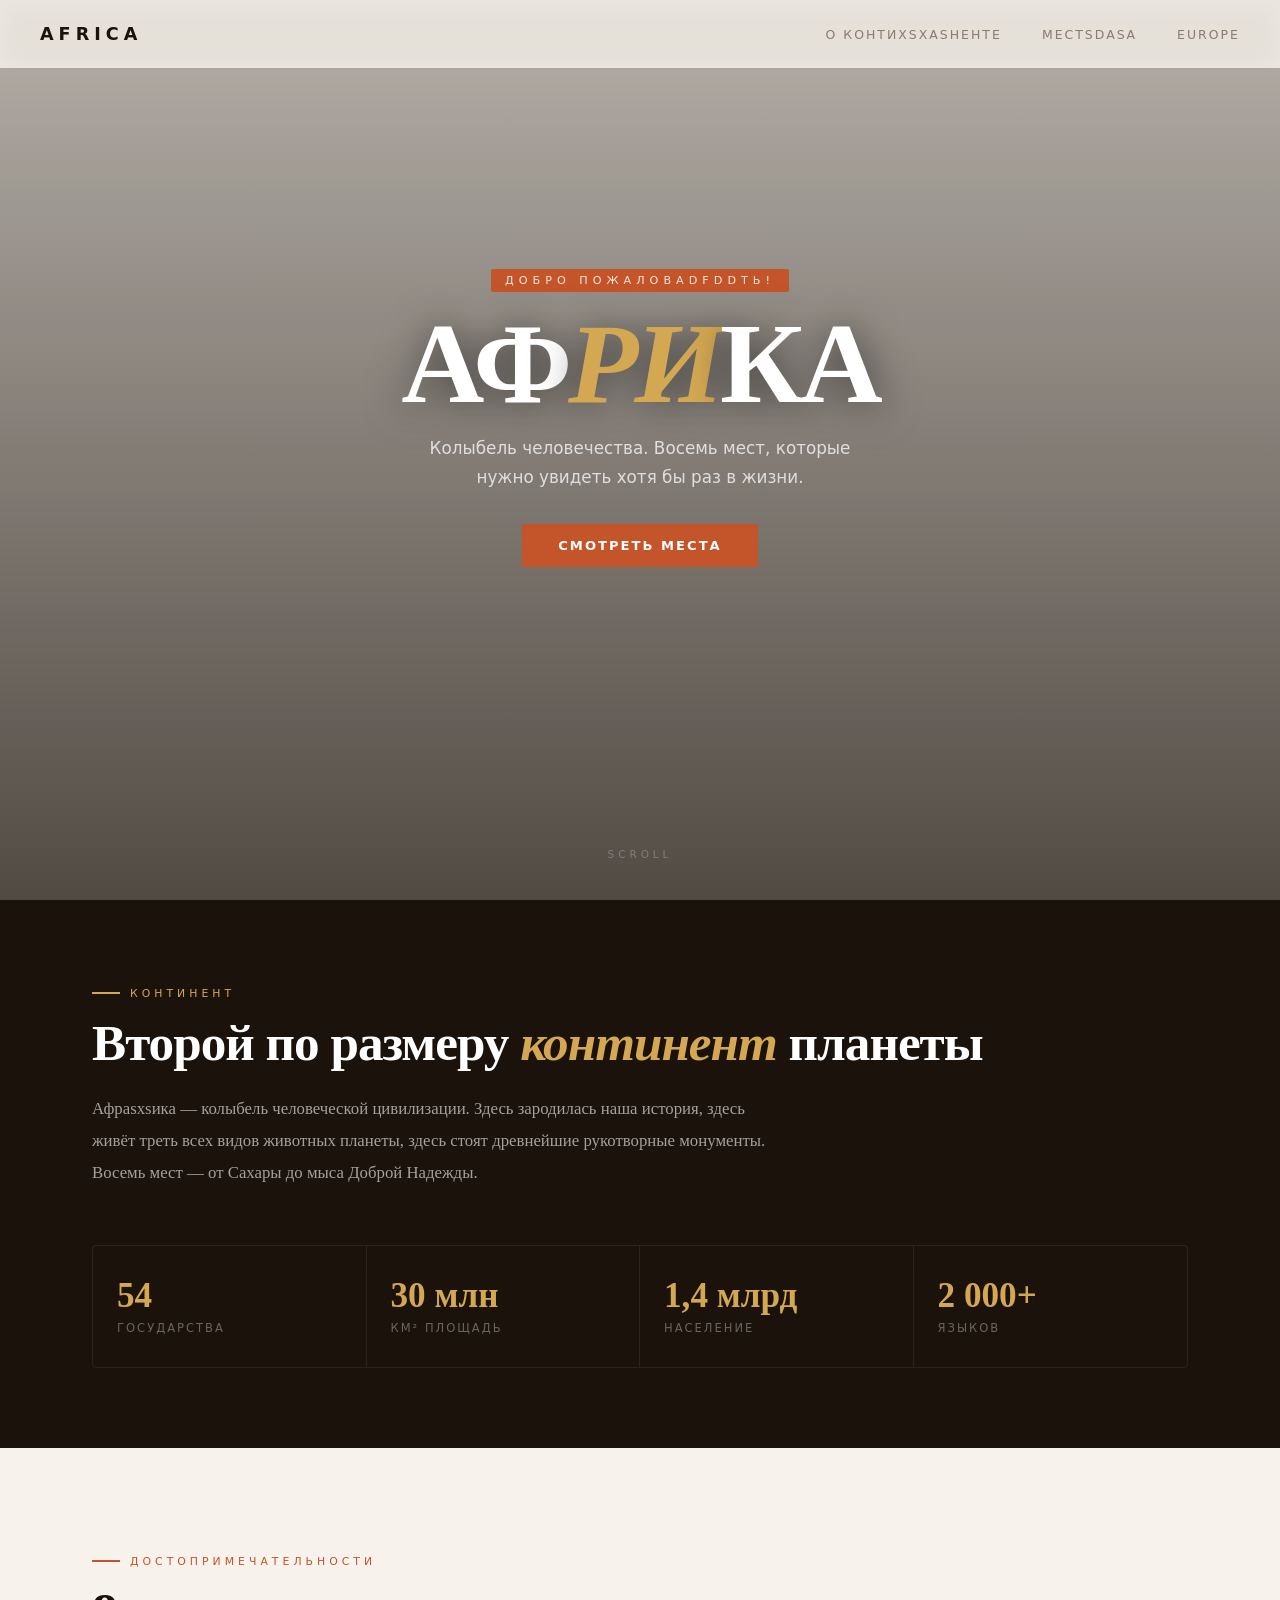
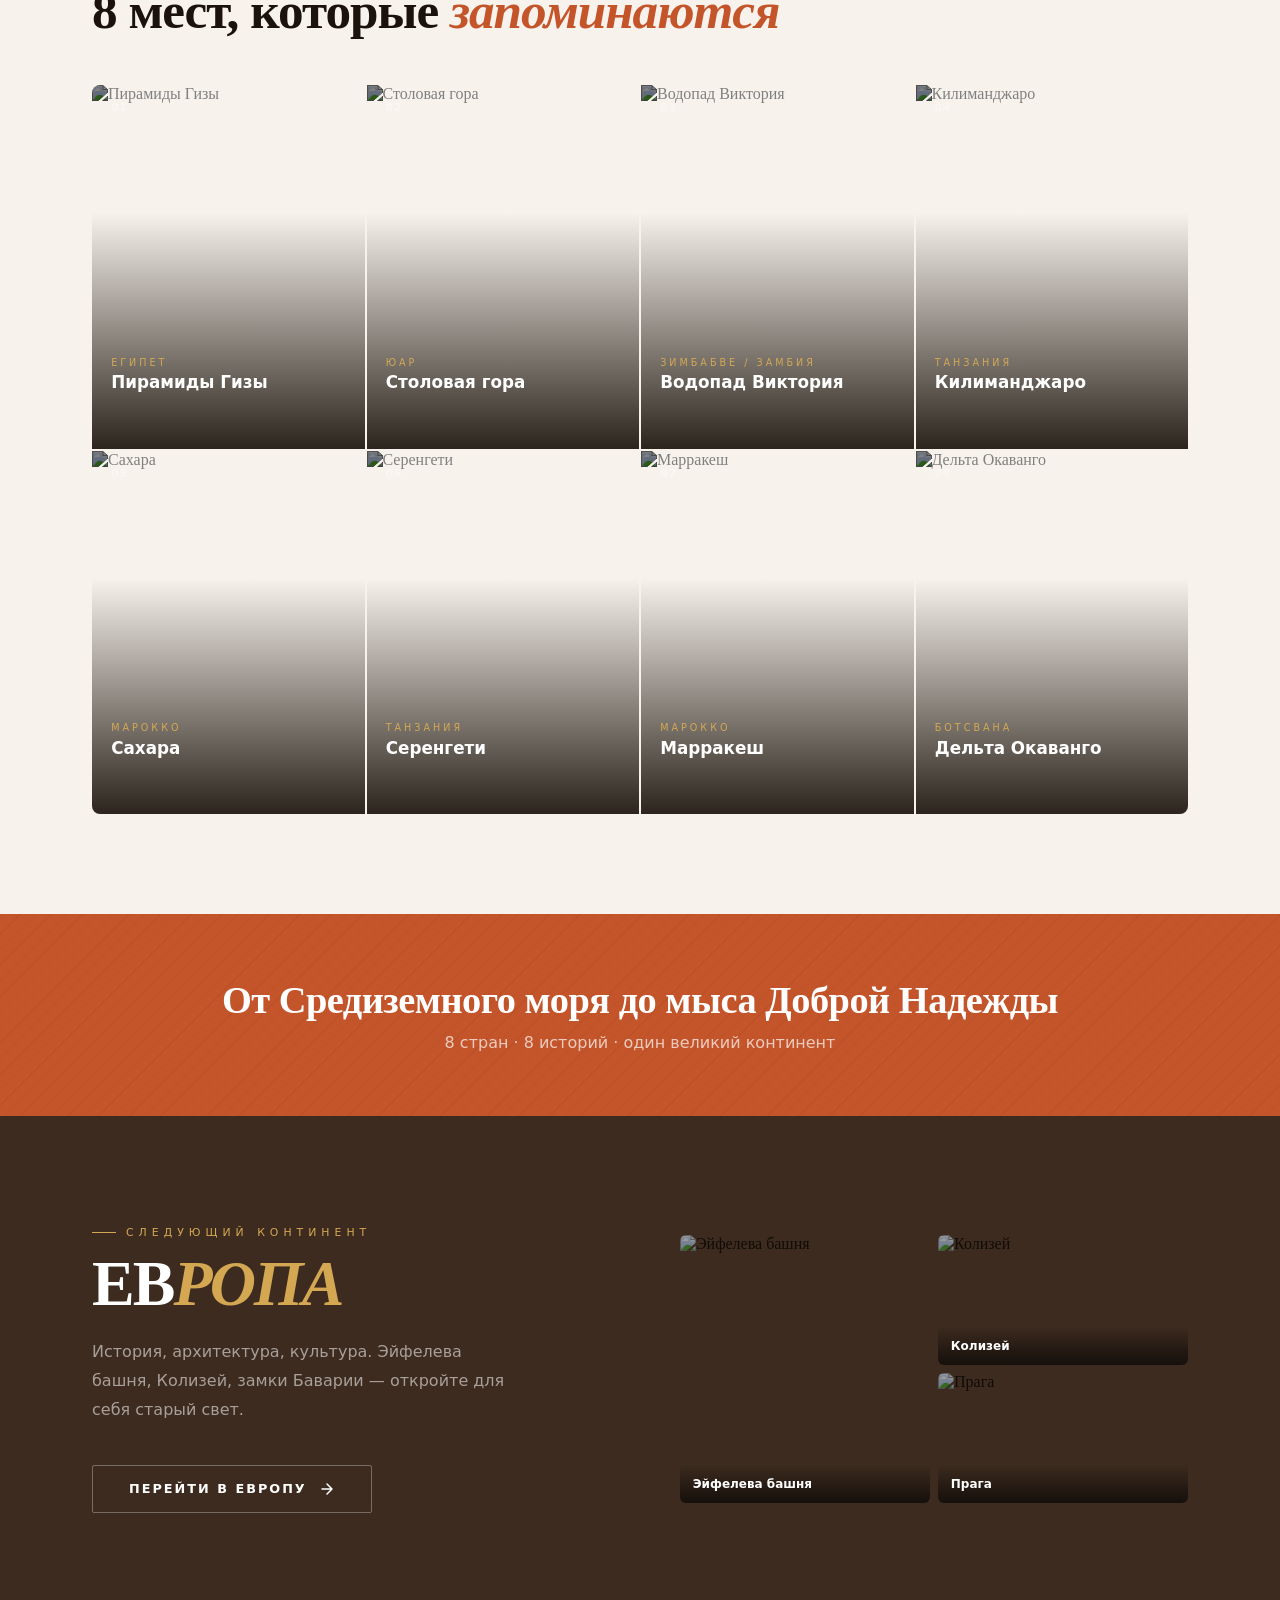
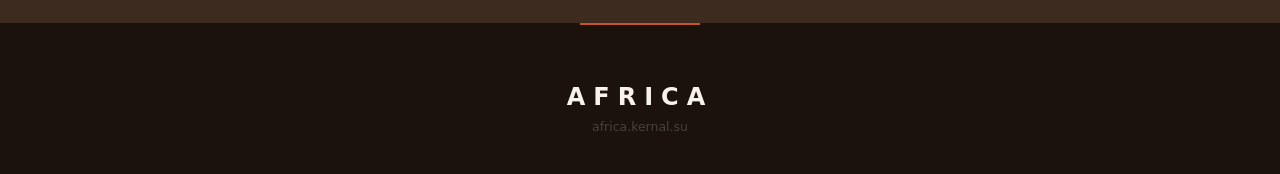
==== index.html @ e5d9b047 "test deploy" ====
<!DOCTYPE html>
<html lang="ru">
<head>
  <meta charset="UTF-8">
  <meta name="viewport" content="width=device-width, initial-scale=1.0">
  <title>Африка — Главные достопримечательности</title>
  <link rel="stylesheet" href="style.css">
  <style>
    .hero-bg { background-image: url('/img/kilimanjaro.jpg'); background-position: center 40%; }
    .hero { align-items: center; text-align: center; }
    .hero::after { background: linear-gradient(180deg, rgba(26,18,11,0.3) 0%, rgba(26,18,11,0.75) 100%); }
    .hero-content { max-width: 780px; margin: 0 auto; padding: 0 2rem 4rem; }
    .hero h1 { letter-spacing: -4px; }
    .hero-meta { justify-content: center; }
    .scroll-hint { right: 50%; transform: translateX(50%); writing-mode: horizontal-tb; bottom: 2.5rem; }
  </style>
</head>
<body>

  <nav id="navbar">
    <a href="#" class="nav-logo">Africa</a>
    <ul class="nav-links">
      <li><a href="#intro">О контиxsxasненте</a></li>
      <li><a href="#places">Местsdasа</a></li>
      <li><a href="https://europe.kernal.su">Europe</a></li>
    </ul>
  </nav>

  <section class="hero">
    <div class="hero-bg"></div>
    <div class="hero-content">
      <div class="hero-label">Добро пожаловаdfddть!</div>
      <h1>АФ<em>РИ</em>КА</h1>
      <p class="hero-sub">Колыбель человечества. Восемь мест, которые нужно увидеть хотя бы раз в жизни.</p>
      <a href="#places" class="hero-cta">Смотреть места</a>
    </div>
    <div class="scroll-hint">Scroll</div>
  </section>

  <!-- INTRO -->
  <div class="intro-band" id="intro">
    <div class="container">
      <div class="reveal">
        <div class="section-tag">Континент</div>
        <h2 class="section-title">Второй по размеру <em>континент</em> планеты</h2>
        <p>Афрasxsика — колыбель человеческой цивилизации. Здесь зародилась наша история, здесь живёт треть всех видов животных планеты, здесь стоят древнейшие рукотворные монументы. Восемь мест — от Сахары до мыса Доброй Надежды.</p>
      </div>
      <div class="intro-figures reveal-stagger reveal">
        <div class="fig-item">
          <div class="fig-val">54</div>
          <div class="fig-lbl">Государства</div>
        </div>
        <div class="fig-item">
          <div class="fig-val">30 млн</div>
          <div class="fig-lbl">км² площадь</div>
        </div>
        <div class="fig-item">
          <div class="fig-val">1,4 млрд</div>
          <div class="fig-lbl">Население</div>
        </div>
        <div class="fig-item">
          <div class="fig-val">2 000+</div>
          <div class="fig-lbl">Языков</div>
        </div>
      </div>
    </div>
  </div>

  <!-- PLACES -->
  <div class="places-section" id="places">
    <div class="container">
      <div class="reveal">
        <div class="section-tag">Достопримечательности</div>
        <h2 class="section-title">8 мест, которые <em>запоминаются</em></h2>
      </div>
      <div class="places-grid reveal-stagger reveal">

        <a href="giza.html" class="place-card">
          <span class="card-num">01</span>
          <img src="/img/giza.jpg" alt="Пирамиды Гизы">
          <div class="card-body">
            <div class="card-tag">Египет</div>
            <div class="card-name">Пирамиды Гизы</div>
            <div class="card-hint">Единственное сохранившееся чудо древнего мира.</div>
            <span class="card-go">Подробнее</span>
          </div>
        </a>

        <a href="tablemountain.html" class="place-card">
          <span class="card-num">02</span>
          <img src="/img/tablemountain.jpg" alt="Столовая гора">
          <div class="card-body">
            <div class="card-tag">ЮАР</div>
            <div class="card-name">Столовая гора</div>
            <div class="card-hint">Визитная карточка Кейптауна, одно из 7 чудес природы.</div>
            <span class="card-go">Подробнее</span>
          </div>
        </a>

        <a href="victoria.html" class="place-card">
          <span class="card-num">03</span>
          <img src="/img/victoria.jpg" alt="Водопад Виктория">
          <div class="card-body">
            <div class="card-tag">Зимбабве / Замбия</div>
            <div class="card-name">Водопад Виктория</div>
            <div class="card-hint">Крупнейший водопад в мире по площади.</div>
            <span class="card-go">Подробнее</span>
          </div>
        </a>

        <a href="kilimanjaro.html" class="place-card">
          <span class="card-num">04</span>
          <img src="/img/kilimanjaro.jpg" alt="Килиманджаро">
          <div class="card-body">
            <div class="card-tag">Танзания</div>
            <div class="card-name">Килиманджаро</div>
            <div class="card-hint">Высочайшая точка Африки — 5 895 м над уровнем моря.</div>
            <span class="card-go">Подробнее</span>
          </div>
        </a>

        <a href="sahara.html" class="place-card">
          <span class="card-num">05</span>
          <img src="/img/sahara.jpg" alt="Сахара">
          <div class="card-body">
            <div class="card-tag">Марокко</div>
            <div class="card-name">Сахара</div>
            <div class="card-hint">Крупнейшая горячая пустыня планеты.</div>
            <span class="card-go">Подробнее</span>
          </div>
        </a>

        <a href="serengeti.html" class="place-card">
          <span class="card-num">06</span>
          <img src="/img/serengeti.jpg" alt="Серенгети">
          <div class="card-body">
            <div class="card-tag">Танзания</div>
            <div class="card-name">Серенгети</div>
            <div class="card-hint">Великая миграция — крупнейшее шествие животных на Земле.</div>
            <span class="card-go">Подробнее</span>
          </div>
        </a>

        <a href="marrakech.html" class="place-card">
          <span class="card-num">07</span>
          <img src="/img/marrakech.jpg" alt="Марракеш">
          <div class="card-body">
            <div class="card-tag">Марокко</div>
            <div class="card-name">Марракеш</div>
            <div class="card-hint">«Красный город» — лабиринт медины, дворцы и базары.</div>
            <span class="card-go">Подробнее</span>
          </div>
        </a>

        <a href="okavango.html" class="place-card">
          <span class="card-num">08</span>
          <img src="/img/okavango.jpg" alt="Дельта Окаванго">
          <div class="card-body">
            <div class="card-tag">Ботсвана</div>
            <div class="card-name">Дельта Окаванго</div>
            <div class="card-hint">Крупнейшая внутренняя речная дельта в мире.</div>
            <span class="card-go">Подробнее</span>
          </div>
        </a>

      </div>
    </div>
  </div>

  <!-- BANNER -->
  <div class="terra-banner">
    <div class="container reveal">
      <h2>От Средиземного моря до мыса Доброй Надежды</h2>
      <p>8 стран · 8 историй · один великий континент</p>
    </div>
  </div>

  <!-- EUROPE PROMO -->
  <div class="europe-promo">
    <div class="europe-img-bg"></div>
    <div class="europe-inner">
      <div class="europe-text reveal">
        <div class="ep-tag">Следующий континент</div>
        <h2>ЕВ<em>РОПА</em></h2>
        <p>История, архитектура, культура. Эйфелева башня, Колизей, замки Баварии — откройте для себя старый свет.</p>
        <a href="https://europe.kernal.su" class="ep-cta">
          Перейти в Европу
          <svg width="16" height="16" viewBox="0 0 16 16" fill="none">
            <path d="M3 8h10M8 3l5 5-5 5" stroke="currentColor" stroke-width="1.5" stroke-linecap="round" stroke-linejoin="round"/>
          </svg>
        </a>
      </div>
      <div class="europe-photos reveal">
        <div class="ep-photo">
          <img src="https://europe.kernal.su/img/eiffel.jpg" alt="Эйфелева башня">
          <div class="ep-photo-name">Эйфелева башня</div>
        </div>
        <div class="ep-photo">
          <img src="https://europe.kernal.su/img/colosseum.jpg" alt="Колизей">
          <div class="ep-photo-name">Колизей</div>
        </div>
        <div class="ep-photo">
          <img src="https://europe.kernal.su/img/prague.jpg" alt="Прага">
          <div class="ep-photo-name">Прага</div>
        </div>
      </div>
    </div>
  </div>

  <footer>
    <div class="footer-logo">Africa</div>
    <p>africa.kernal.su</p>
  </footer>

  <script>
    const nav = document.getElementById('navbar');
    window.addEventListener('scroll', () => nav.classList.toggle('scrolled', window.scrollY > 60));

    const obs = new IntersectionObserver((entries) => {
      entries.forEach((en, i) => {
        if (en.isIntersecting) {
          setTimeout(() => en.target.classList.add('visible'), i * 60);
          obs.unobserve(en.target);
        }
      });
    }, { threshold: 0.1 });
    document.querySelectorAll('.reveal').forEach(el => obs.observe(el));

    document.querySelectorAll('a[href]').forEach(link => {
      const href = link.getAttribute('href');
      if (!href.startsWith('#') && !href.startsWith('http')) {
        link.addEventListener('click', e => {
          e.preventDefault();
          document.body.style.cssText = 'opacity:0;transform:translateY(-8px);transition:opacity 0.3s,transform 0.3s';
          setTimeout(() => window.location.href = href, 300);
        });
      }
    });
  </script>
</body>
</html>
---- style.css ----
*, *::before, *::after { margin: 0; padding: 0; box-sizing: border-box; }

:root {
  --cream:    #F7F3EC;
  --cream2:   #EDE6D8;
  --terra:    #C4542A;
  --terra2:   #A83E1A;
  --green:    #1E5631;
  --green2:   #2D7A47;
  --ink:      #1A120B;
  --ink2:     #3D2B1F;
  --sand:     #D4A853;
  --muted:    #8C7B6E;
  --border:   rgba(26,18,11,0.1);
  --ease-out: cubic-bezier(0.16, 1, 0.3, 1);
  --ease-io:  cubic-bezier(0.76, 0, 0.24, 1);
}

html { scroll-behavior: smooth; }
body {
  font-family: 'Georgia', 'Times New Roman', serif;
  background: var(--cream);
  color: var(--ink);
  overflow-x: hidden;
  animation: pageIn 0.5s var(--ease-out) both;
}

@keyframes pageIn {
  from { opacity: 0; transform: translateY(10px); }
  to   { opacity: 1; transform: translateY(0); }
}

/* ── SCROLLBAR ── */
::-webkit-scrollbar { width: 4px; }
::-webkit-scrollbar-track { background: var(--cream2); }
::-webkit-scrollbar-thumb { background: var(--terra); border-radius: 2px; }

/* ── NAV ── */
nav {
  position: fixed; top: 0; left: 0; right: 0; z-index: 100;
  padding: 0 2.5rem; height: 68px;
  display: flex; align-items: center; justify-content: space-between;
  background: rgba(247,243,236,0.85);
  backdrop-filter: blur(12px);
  -webkit-backdrop-filter: blur(12px);
  border-bottom: 1px solid transparent;
  transition: border-color 0.4s, background 0.4s, box-shadow 0.4s;
}
nav.scrolled {
  background: rgba(247,243,236,0.97);
  border-color: var(--border);
  box-shadow: 0 2px 20px rgba(26,18,11,0.06);
}
.nav-logo {
  font-size: 1.1rem; font-weight: 700;
  color: var(--ink); letter-spacing: 5px;
  text-decoration: none; text-transform: uppercase;
  font-family: 'Segoe UI', system-ui, sans-serif;
  transition: color 0.25s;
}
.nav-logo:hover { color: var(--terra); }

.nav-links { display: flex; gap: 2.5rem; list-style: none; }
.nav-links a {
  color: var(--muted);
  text-decoration: none;
  font-family: 'Segoe UI', system-ui, sans-serif;
  font-size: 0.78rem; letter-spacing: 2px; text-transform: uppercase;
  transition: color 0.25s;
  position: relative; padding-bottom: 3px;
}
.nav-links a::after {
  content: '';
  position: absolute; bottom: 0; left: 0; right: 0;
  height: 1.5px; background: var(--terra);
  transform: scaleX(0); transform-origin: right;
  transition: transform 0.3s var(--ease-out);
}
.nav-links a:hover { color: var(--terra); }
.nav-links a:hover::after { transform: scaleX(1); transform-origin: left; }

.back-btn {
  display: inline-flex; align-items: center; gap: 8px;
  color: var(--muted);
  text-decoration: none;
  font-family: 'Segoe UI', system-ui, sans-serif;
  font-size: 0.78rem; letter-spacing: 2px; text-transform: uppercase;
  transition: color 0.25s, gap 0.3s;
}
.back-btn:hover { color: var(--terra); gap: 4px; }
.back-btn svg { transition: transform 0.3s var(--ease-out); }
.back-btn:hover svg { transform: translateX(-4px); }

/* ── HERO ── */
.hero {
  position: relative;
  height: 100vh; min-height: 600px;
  display: flex; align-items: flex-end;
  overflow: hidden;
}
.hero-bg {
  position: absolute; inset: 0;
  background-size: cover; background-position: center;
  filter: brightness(0.55) saturate(1.05);
  transform: scale(1.04);
  transition: transform 10s var(--ease-out);
  will-change: transform;
}
.hero:hover .hero-bg { transform: scale(1.07); }

/* Diagonal overlay */
.hero::after {
  content: '';
  position: absolute; inset: 0;
  background: linear-gradient(
    160deg,
    transparent 40%,
    rgba(26,18,11,0.7) 100%
  );
  pointer-events: none;
}

.hero-content {
  position: relative; z-index: 2;
  padding: 3rem 3.5rem 5rem;
  max-width: 900px;
}
.hero-label {
  display: inline-block;
  font-family: 'Segoe UI', system-ui, sans-serif;
  font-size: 0.7rem; letter-spacing: 5px; text-transform: uppercase;
  color: var(--cream2);
  background: var(--terra);
  padding: 5px 14px; border-radius: 2px;
  margin-bottom: 1.2rem;
  opacity: 0; animation: fadeUp 0.6s 0.2s var(--ease-out) forwards;
}
.hero h1 {
  font-size: clamp(3.5rem, 9vw, 8rem);
  font-weight: 700; line-height: 0.9;
  letter-spacing: -2px; color: #fff;
  text-shadow: 0 2px 40px rgba(0,0,0,0.6);
  opacity: 0; animation: fadeUp 0.8s 0.35s var(--ease-out) forwards;
}
.hero h1 em {
  font-style: italic;
  color: var(--sand);
}
.hero-sub {
  margin-top: 1.2rem;
  font-family: 'Segoe UI', system-ui, sans-serif;
  font-size: clamp(0.9rem, 1.8vw, 1.05rem);
  color: rgba(255,255,255,0.75); line-height: 1.7;
  max-width: 480px;
  opacity: 0; animation: fadeUp 0.7s 0.5s var(--ease-out) forwards;
}
.hero-meta {
  display: flex; gap: 0; margin-top: 1.8rem; flex-wrap: wrap;
  opacity: 0; animation: fadeUp 0.7s 0.65s var(--ease-out) forwards;
}
.hero-meta span {
  font-family: 'Segoe UI', system-ui, sans-serif;
  font-size: 0.82rem; color: rgba(255,255,255,0.6);
  padding: 0 1.2rem 0 0; margin-right: 1.2rem;
  border-right: 1px solid rgba(255,255,255,0.2);
}
.hero-meta span:last-child { border-right: none; }
.hero-meta span strong { color: var(--sand); display: block; font-size: 1rem; margin-bottom: 1px; }

/* Main page hero CTA */
.hero-cta {
  display: inline-flex; align-items: center; gap: 10px;
  margin-top: 2rem; padding: 14px 36px;
  background: var(--terra); color: #fff;
  font-family: 'Segoe UI', system-ui, sans-serif;
  font-weight: 600; font-size: 0.82rem;
  letter-spacing: 2px; text-transform: uppercase;
  text-decoration: none; border-radius: 2px;
  transition: background 0.3s, transform 0.3s var(--ease-out), gap 0.3s;
  opacity: 0; animation: fadeUp 0.7s 0.8s var(--ease-out) forwards;
}
.hero-cta:hover { background: var(--terra2); transform: translateY(-2px); gap: 16px; }

.scroll-hint {
  position: absolute; bottom: 2.2rem; right: 3.5rem; z-index: 2;
  display: flex; align-items: center; gap: 10px;
  opacity: 0; font-family: 'Segoe UI', system-ui, sans-serif;
  font-size: 0.65rem; letter-spacing: 4px; text-transform: uppercase;
  color: rgba(255,255,255,0.5);
  animation: fadeIn 1s 1.3s forwards;
  writing-mode: vertical-rl;
}

@keyframes fadeUp {
  from { opacity: 0; transform: translateY(22px); }
  to   { opacity: 1; transform: translateY(0); }
}
@keyframes fadeIn { to { opacity: 0.5; } }

/* ── LAYOUT ── */
.container { max-width: 1160px; margin: 0 auto; padding: 0 2rem; }
section { padding: 100px 2rem; }
.section-tag {
  display: inline-flex; align-items: center; gap: 10px;
  font-family: 'Segoe UI', system-ui, sans-serif;
  font-size: 0.68rem; letter-spacing: 4px; text-transform: uppercase;
  color: var(--terra); margin-bottom: 1rem;
}
.section-tag::before {
  content: '';
  display: block; width: 28px; height: 2px;
  background: var(--terra); flex-shrink: 0;
}
.section-title {
  font-size: clamp(2rem, 4.5vw, 3.2rem);
  font-weight: 700; line-height: 1.05;
  letter-spacing: -1px; color: var(--ink);
  margin-bottom: 1.5rem;
}
.section-title em { font-style: italic; color: var(--terra); }

/* ── INTRO BAND (index) ── */
.intro-band {
  background: var(--ink);
  padding: 80px 2rem;
}
.intro-band .section-tag { color: var(--sand); }
.intro-band .section-tag::before { background: var(--sand); }
.intro-band .section-title { color: #fff; }
.intro-band .section-title em { color: var(--sand); }
.intro-band p {
  font-size: 1.05rem; color: rgba(255,255,255,0.6);
  line-height: 1.9; max-width: 680px;
}

.intro-figures {
  display: grid; grid-template-columns: repeat(4, 1fr);
  gap: 0; margin-top: 3.5rem;
  border: 1px solid rgba(255,255,255,0.08);
  border-radius: 4px; overflow: hidden;
}
.fig-item {
  padding: 2rem 1.5rem;
  border-right: 1px solid rgba(255,255,255,0.08);
  transition: background 0.3s;
}
.fig-item:last-child { border-right: none; }
.fig-item:hover { background: rgba(255,255,255,0.03); }
.fig-val {
  font-size: 2.2rem; font-weight: 700;
  color: var(--sand); line-height: 1;
}
.fig-lbl {
  font-family: 'Segoe UI', system-ui, sans-serif;
  font-size: 0.72rem; color: rgba(255,255,255,0.35);
  letter-spacing: 2px; text-transform: uppercase;
  margin-top: 0.5rem;
}

/* ── PLACES GRID (index) ── */
.places-section { background: var(--cream); padding: 100px 2rem; }
.places-grid {
  display: grid;
  grid-template-columns: repeat(4, 1fr);
  gap: 2px;
  margin-top: 3rem;
  border-radius: 8px; overflow: hidden;
}

.place-card {
  position: relative;
  display: block; text-decoration: none;
  color: #fff;
  overflow: hidden;
  aspect-ratio: 3/4;
  cursor: pointer;
}
.place-card img {
  width: 100%; height: 100%; object-fit: cover;
  transition: transform 0.7s var(--ease-out), filter 0.5s;
  filter: brightness(0.5) saturate(1.1);
}
.place-card:hover img { transform: scale(1.07); filter: brightness(0.65) saturate(1.2); }

.card-body {
  position: absolute; inset: 0;
  display: flex; flex-direction: column; justify-content: flex-end;
  padding: 1.5rem 1.2rem;
  background: linear-gradient(transparent 35%, rgba(26,18,11,0.92) 100%);
}
.card-tag {
  font-family: 'Segoe UI', system-ui, sans-serif;
  font-size: 0.6rem; letter-spacing: 3px; text-transform: uppercase;
  color: var(--sand); margin-bottom: 0.3rem;
}
.card-name {
  font-size: 1.05rem; font-weight: 700; line-height: 1.2;
  font-family: 'Segoe UI', system-ui, sans-serif;
}
.card-hint {
  font-family: 'Segoe UI', system-ui, sans-serif;
  font-size: 0.76rem; color: rgba(255,255,255,0.55);
  line-height: 1.5; margin-top: 0.4rem;
  max-height: 0; overflow: hidden;
  transition: max-height 0.4s var(--ease-out), opacity 0.4s;
  opacity: 0;
}
.place-card:hover .card-hint { max-height: 60px; opacity: 1; }
.card-go {
  display: inline-flex; align-items: center; gap: 6px;
  margin-top: 0.8rem;
  font-family: 'Segoe UI', system-ui, sans-serif;
  font-size: 0.7rem; letter-spacing: 2px; text-transform: uppercase;
  color: var(--terra);
  opacity: 0; transform: translateY(6px);
  transition: opacity 0.3s var(--ease-out), transform 0.3s var(--ease-out);
}
.card-go::after { content: '→'; }
.place-card:hover .card-go { opacity: 1; transform: translateY(0); }

/* Number badge */
.card-num {
  position: absolute; top: 1rem; left: 1.2rem;
  font-family: 'Segoe UI', system-ui, sans-serif;
  font-size: 0.65rem; font-weight: 700;
  color: rgba(255,255,255,0.35); letter-spacing: 1px;
}

/* ── TERRA BANNER ── */
.terra-banner {
  background: var(--terra);
  padding: 64px 2rem; text-align: center;
  position: relative; overflow: hidden;
}
.terra-banner::before {
  content: '';
  position: absolute; inset: 0;
  background: repeating-linear-gradient(
    -45deg,
    transparent,
    transparent 10px,
    rgba(0,0,0,0.04) 10px,
    rgba(0,0,0,0.04) 11px
  );
}
.terra-banner .container { position: relative; }
.terra-banner h2 {
  font-size: clamp(1.6rem, 3vw, 2.6rem);
  font-weight: 700; color: #fff; letter-spacing: -0.5px;
}
.terra-banner p {
  font-family: 'Segoe UI', system-ui, sans-serif;
  margin-top: 0.7rem; font-size: 1rem;
  color: rgba(255,255,255,0.7);
}

/* ── EUROPE PROMO (index) ── */
.europe-promo {
  background: var(--ink2);
  padding: 0; position: relative; overflow: hidden;
}
.europe-img-bg {
  position: absolute; inset: 0;
  background-image: url('https://europe.kernal.su/img/eiffel.jpg');
  background-size: cover; background-position: center 30%;
  filter: brightness(0.15) saturate(0.5);
  transform: scale(1.04);
  transition: transform 10s var(--ease-out);
}
.europe-promo:hover .europe-img-bg { transform: scale(1.07); }
.europe-inner {
  position: relative; z-index: 1;
  max-width: 1160px; margin: 0 auto;
  padding: 110px 2rem;
  display: grid; grid-template-columns: 1fr 1fr; gap: 80px; align-items: center;
}
.europe-text .ep-tag {
  font-family: 'Segoe UI', system-ui, sans-serif;
  font-size: 0.68rem; letter-spacing: 5px; text-transform: uppercase;
  color: var(--sand); margin-bottom: 1rem;
  display: flex; align-items: center; gap: 10px;
}
.europe-text .ep-tag::before { content:''; display:block; width:24px; height:1px; background:var(--sand); }
.europe-text h2 {
  font-size: clamp(2.8rem, 5vw, 5rem);
  font-weight: 700; color: #fff; line-height: 0.92;
  letter-spacing: -2px;
}
.europe-text h2 em { font-style: italic; color: var(--sand); }
.europe-text p {
  font-family: 'Segoe UI', system-ui, sans-serif;
  margin-top: 1.5rem; color: rgba(255,255,255,0.55);
  line-height: 1.8; font-size: 1rem; max-width: 420px;
}
.ep-cta {
  display: inline-flex; align-items: center; gap: 12px;
  margin-top: 2.5rem; padding: 15px 36px;
  background: transparent;
  border: 1.5px solid rgba(255,255,255,0.3);
  color: #fff;
  font-family: 'Segoe UI', system-ui, sans-serif;
  font-size: 0.8rem; font-weight: 600; letter-spacing: 2px; text-transform: uppercase;
  text-decoration: none; border-radius: 2px;
  transition: background 0.35s, border-color 0.35s, gap 0.35s;
}
.ep-cta:hover { background: var(--terra); border-color: var(--terra); gap: 20px; }

.europe-photos {
  display: grid; grid-template-columns: 1fr 1fr; gap: 8px;
}
.ep-photo { border-radius: 6px; overflow: hidden; position: relative; }
.ep-photo:first-child { grid-row: span 2; }
.ep-photo img {
  width: 100%; height: 100%; min-height: 130px;
  object-fit: cover; display: block;
  filter: brightness(0.6);
  transition: filter 0.4s, transform 0.5s var(--ease-out);
}
.ep-photo:hover img { filter: brightness(0.85); transform: scale(1.04); }
.ep-photo-name {
  position: absolute; bottom: 0; left: 0; right: 0;
  padding: 0.8rem;
  font-family: 'Segoe UI', system-ui, sans-serif;
  font-size: 0.75rem; font-weight: 600; color: #fff;
  background: linear-gradient(transparent, rgba(0,0,0,0.65));
}

/* ── SPLIT (detail pages) ── */
.split {
  display: grid; grid-template-columns: 1.2fr 1fr;
  gap: 72px; align-items: start;
}
.split-text p {
  font-size: 1.05rem; color: var(--ink2);
  line-height: 1.95; margin-bottom: 1.1rem;
}
.split-img {
  position: relative; border-radius: 6px; overflow: hidden;
}
.split-img img {
  width: 100%; aspect-ratio: 4/3; object-fit: cover; display: block;
  transition: transform 0.7s var(--ease-out);
}
.split-img:hover img { transform: scale(1.04); }
/* Accent stripe on image */
.split-img::before {
  content: '';
  position: absolute; top: 0; left: 0; bottom: 0; width: 4px;
  background: var(--terra); z-index: 1;
}

/* ── STATS BAND ── */
.stats-band {
  background: var(--green);
  padding: 64px 2rem;
}
.stats-row {
  display: grid; grid-template-columns: repeat(4, 1fr);
  gap: 1px; background: rgba(255,255,255,0.1);
  border-radius: 4px; overflow: hidden;
}
.stat-box {
  background: rgba(30,86,49,0.6);
  padding: 2rem 1.5rem; text-align: center;
  transition: background 0.3s, transform 0.3s var(--ease-out);
  cursor: default;
}
.stat-box:hover { background: rgba(30,86,49,0.9); transform: translateY(-3px); }
.stat-val {
  font-size: 2rem; font-weight: 700; color: #fff; line-height: 1;
}
.stat-lbl {
  font-family: 'Segoe UI', system-ui, sans-serif;
  font-size: 0.72rem; color: rgba(255,255,255,0.5);
  margin-top: 0.4rem; text-transform: uppercase; letter-spacing: 1.5px;
}

/* ── TIMELINE ── */
.timeline { margin-top: 2.5rem; }
.tl-row {
  display: grid; grid-template-columns: 120px 1fr;
  gap: 2.5rem; padding: 2rem 0;
  border-bottom: 1px solid var(--border);
  position: relative; transition: background 0.25s;
}
.tl-row:last-child { border-bottom: none; }
.tl-row:hover { background: transparent; }
.tl-year {
  font-size: 1.2rem; font-weight: 700;
  color: var(--terra); line-height: 1;
  transition: color 0.25s;
}
.tl-row:hover .tl-year { color: var(--terra2); }
.tl-year small {
  display: block; font-family: 'Segoe UI', system-ui, sans-serif;
  font-size: 0.62rem; letter-spacing: 2px; text-transform: uppercase;
  color: var(--muted); font-weight: 400; margin-top: 4px;
}
.tl-body h3 { font-size: 1rem; font-weight: 700; margin-bottom: 0.4rem; color: var(--ink); }
.tl-body p { font-size: 0.9rem; color: var(--ink2); line-height: 1.75; font-family: 'Segoe UI', system-ui, sans-serif; }

/* Vertical accent line */
.tl-row::before {
  content: '';
  position: absolute; left: -2rem; top: 2rem; bottom: 0; width: 2px;
  background: linear-gradient(var(--terra), transparent);
  transform: scaleY(0); transform-origin: top;
  transition: transform 0.5s var(--ease-out);
}
.tl-row.visible::before { transform: scaleY(1); }

/* ── TIPS ── */
.tips-grid {
  display: grid; grid-template-columns: repeat(3, 1fr);
  gap: 16px; margin-top: 2.5rem;
}
.tip {
  background: #fff;
  border: 1px solid var(--border);
  border-radius: 8px; padding: 1.8rem 1.5rem;
  transition: border-color 0.3s, box-shadow 0.3s, transform 0.4s var(--ease-out);
}
.tip:hover {
  border-color: var(--terra);
  box-shadow: 0 12px 32px rgba(196,84,42,0.1);
  transform: translateY(-5px);
}
.tip-icon { font-size: 1.8rem; margin-bottom: 0.8rem; }
.tip-title {
  font-size: 0.95rem; font-weight: 700;
  margin-bottom: 0.4rem; color: var(--ink);
}
.tip-text {
  font-family: 'Segoe UI', system-ui, sans-serif;
  font-size: 0.85rem; color: var(--muted); line-height: 1.65;
}

/* ── FACT BOXES ── */
.facts-col { display: flex; flex-direction: column; gap: 12px; }
.fact-box {
  background: #fff;
  border: 1px solid var(--border);
  border-left: 3px solid var(--terra);
  border-radius: 0 6px 6px 0;
  padding: 1rem 1.2rem;
  transition: border-left-color 0.3s, box-shadow 0.3s;
}
.fact-box:hover {
  border-left-color: var(--green);
  box-shadow: 4px 0 0 0 var(--green),
              0 4px 20px rgba(0,0,0,0.05);
}
.fact-box .lbl {
  font-family: 'Segoe UI', system-ui, sans-serif;
  font-size: 0.65rem; letter-spacing: 3px; text-transform: uppercase;
  color: var(--terra); margin-bottom: 0.3rem;
}
.fact-box .val { font-size: 0.97rem; font-weight: 600; color: var(--ink); }

/* ── OTHER CARDS ── */
.other-grid {
  display: grid; grid-template-columns: repeat(3, 1fr);
  gap: 16px; margin-top: 2.5rem;
}
.other-card {
  position: relative; border-radius: 8px; overflow: hidden;
  text-decoration: none; color: #fff; display: block;
  transition: transform 0.45s var(--ease-out), box-shadow 0.45s;
}
.other-card:hover {
  transform: translateY(-7px);
  box-shadow: 0 24px 50px rgba(26,18,11,0.2);
}
.other-card img {
  width: 100%; aspect-ratio: 3/2; object-fit: cover; display: block;
  filter: brightness(0.5) saturate(1.1);
  transition: transform 0.7s var(--ease-out), filter 0.5s;
}
.other-card:hover img { transform: scale(1.06); filter: brightness(0.7) saturate(1.2); }
.other-overlay {
  position: absolute; inset: 0;
  display: flex; flex-direction: column; justify-content: flex-end;
  padding: 1.3rem;
  background: linear-gradient(transparent 25%, rgba(26,18,11,0.8));
}
.other-tag {
  font-family: 'Segoe UI', system-ui, sans-serif;
  font-size: 0.6rem; letter-spacing: 3px; text-transform: uppercase;
  color: var(--sand); margin-bottom: 0.2rem;
}
.other-name {
  font-family: 'Segoe UI', system-ui, sans-serif;
  font-size: 1rem; font-weight: 700;
}
.other-arrow {
  display: inline-block; margin-top: 0.4rem;
  font-family: 'Segoe UI', system-ui, sans-serif;
  font-size: 0.72rem; color: var(--terra);
  opacity: 0; transform: translateY(6px);
  transition: opacity 0.3s var(--ease-out), transform 0.3s var(--ease-out);
}
.other-card:hover .other-arrow { opacity: 1; transform: translateY(0); }

/* ── GALLERY ── */
.gallery-2 { display: grid; grid-template-columns: 2fr 1fr; gap: 6px; height: 480px; }
.gallery-2 .g-main { border-radius: 8px; overflow: hidden; }
.gallery-2 .g-side { display: grid; gap: 6px; }
.gallery-2 .g-side > div { border-radius: 8px; overflow: hidden; }
.g-item { overflow: hidden; border-radius: 8px; }
.g-item img, .gallery-2 img {
  width: 100%; height: 100%; object-fit: cover; display: block;
  transition: transform 0.6s var(--ease-out), filter 0.4s;
  filter: brightness(0.88);
}
.g-item:hover img, .gallery-2 div:hover img { transform: scale(1.05); filter: brightness(1.0); }

/* ── FOOTER ── */
footer {
  background: var(--ink);
  padding: 60px 2rem 40px;
  text-align: center;
  position: relative; overflow: hidden;
}
footer::before {
  content: '';
  position: absolute; top: 0; left: 50%; transform: translateX(-50%);
  width: 120px; height: 2px;
  background: var(--terra);
}
.footer-logo {
  font-size: 1.5rem; font-weight: 700; color: var(--cream);
  letter-spacing: 8px; text-transform: uppercase;
  margin-bottom: 0.5rem;
  font-family: 'Segoe UI', system-ui, sans-serif;
}
footer p {
  font-family: 'Segoe UI', system-ui, sans-serif;
  font-size: 0.78rem; color: rgba(255,255,255,0.2);
}

/* ── REVEAL ── */
.reveal {
  opacity: 0; transform: translateY(28px);
  transition: opacity 0.7s var(--ease-out), transform 0.7s var(--ease-out);
}
.reveal.visible { opacity: 1; transform: translateY(0); }

.reveal-stagger > * {
  opacity: 0; transform: translateY(20px);
  transition: opacity 0.55s var(--ease-out), transform 0.55s var(--ease-out);
}
.reveal-stagger.visible > *:nth-child(1) { opacity:1; transform:none; transition-delay:0s; }
.reveal-stagger.visible > *:nth-child(2) { opacity:1; transform:none; transition-delay:0.07s; }
.reveal-stagger.visible > *:nth-child(3) { opacity:1; transform:none; transition-delay:0.14s; }
.reveal-stagger.visible > *:nth-child(4) { opacity:1; transform:none; transition-delay:0.21s; }
.reveal-stagger.visible > *:nth-child(5) { opacity:1; transform:none; transition-delay:0.28s; }
.reveal-stagger.visible > *:nth-child(6) { opacity:1; transform:none; transition-delay:0.35s; }
.reveal-stagger.visible > *:nth-child(7) { opacity:1; transform:none; transition-delay:0.42s; }
.reveal-stagger.visible > *:nth-child(8) { opacity:1; transform:none; transition-delay:0.49s; }

/* ── RESPONSIVE ── */
@media (max-width: 960px) {
  .places-grid { grid-template-columns: repeat(2, 1fr); }
  .intro-figures { grid-template-columns: repeat(2, 1fr); }
  .split { grid-template-columns: 1fr; gap: 36px; }
  .stats-row { grid-template-columns: repeat(2, 1fr); }
  .tips-grid { grid-template-columns: repeat(2, 1fr); }
  .other-grid { grid-template-columns: repeat(2, 1fr); }
  .gallery-2 { grid-template-columns: 1fr; height: auto; }
  .gallery-2 .g-side { grid-template-columns: 1fr 1fr; }
  .gallery-2 .g-side > div { height: 180px; }
  .gallery-2 .g-main { height: 280px; }
  .europe-inner { grid-template-columns: 1fr; gap: 40px; padding: 80px 2rem; }
  .europe-photos { display: none; }
  .nav-links { display: none; }
  .tl-row { grid-template-columns: 90px 1fr; gap: 1.5rem; }
}
@media (max-width: 560px) {
  .places-grid { grid-template-columns: repeat(2, 1fr); }
  .tips-grid { grid-template-columns: 1fr; }
  .other-grid { grid-template-columns: 1fr; }
  .intro-figures { grid-template-columns: repeat(2, 1fr); }
  section { padding: 70px 1.2rem; }
  .hero-content { padding: 2.5rem 1.5rem 4rem; }
  .hero h1 { letter-spacing: -1px; }
}
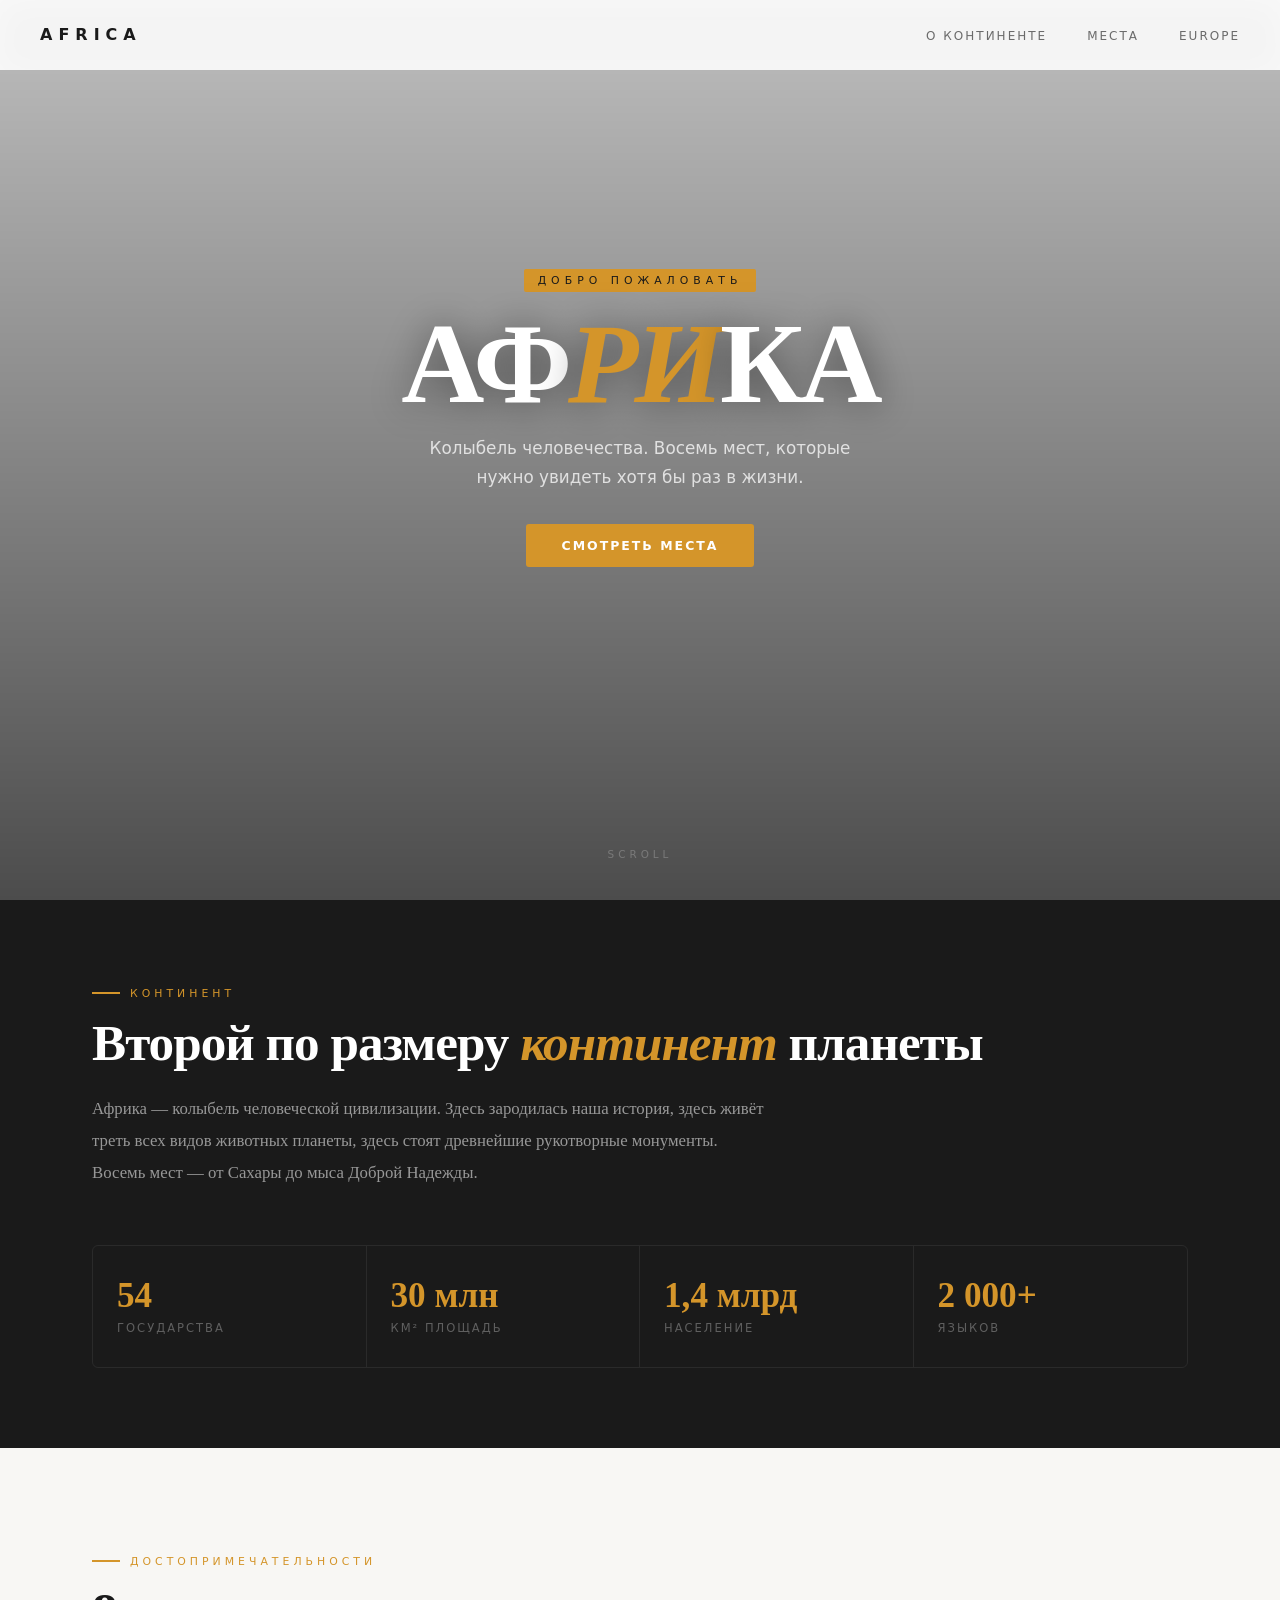
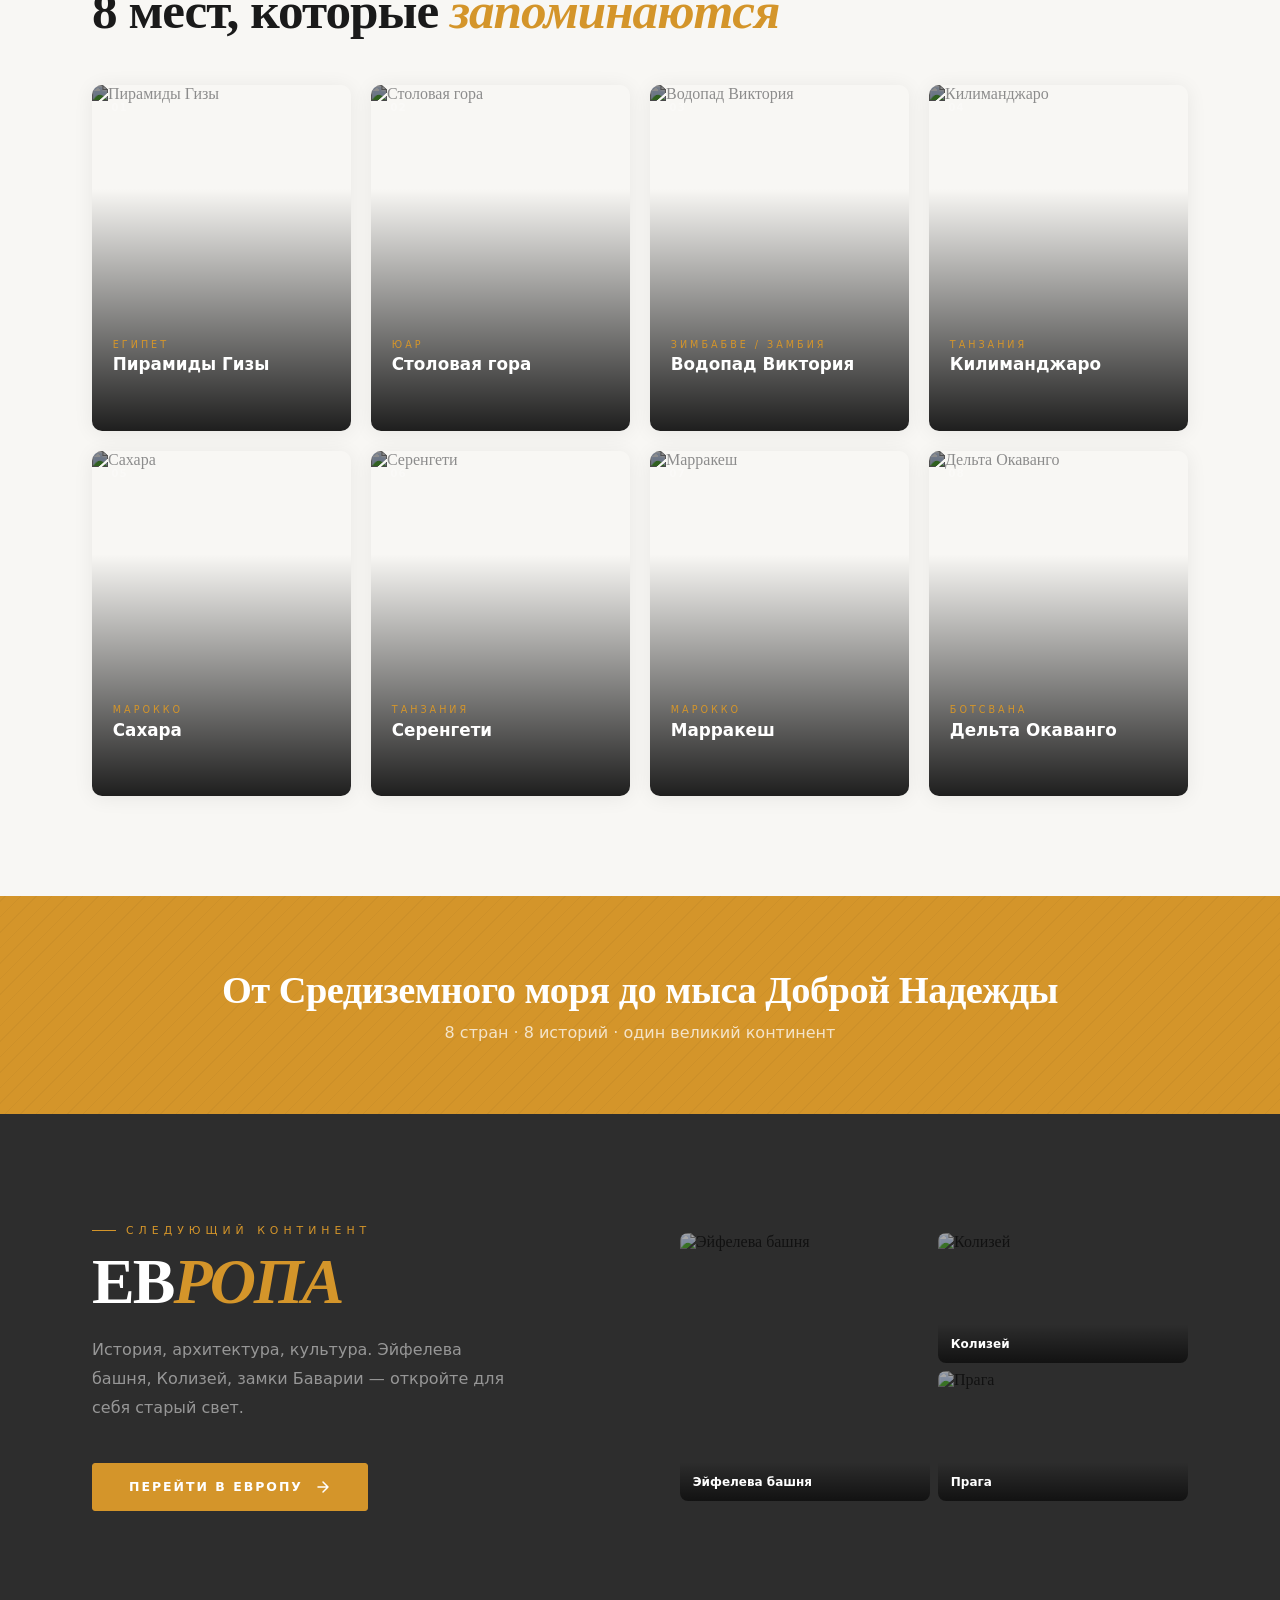
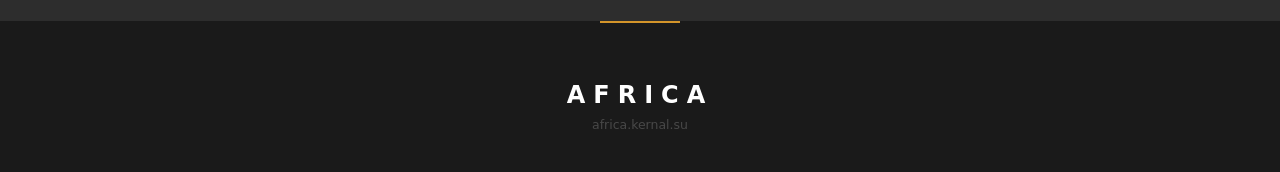
==== commit c35a2a0c: "redesign: white/gold palette in cutwoodshop style" ====
--- a/index.html
+++ b/index.html
@@ -8,7 +8,7 @@
   <style>
     .hero-bg { background-image: url('/img/kilimanjaro.jpg'); background-position: center 40%; }
     .hero { align-items: center; text-align: center; }
-    .hero::after { background: linear-gradient(180deg, rgba(26,18,11,0.3) 0%, rgba(26,18,11,0.75) 100%); }
+    .hero::after { background: linear-gradient(180deg, rgba(0,0,0,0.25) 0%, rgba(0,0,0,0.7) 100%); }
     .hero-content { max-width: 780px; margin: 0 auto; padding: 0 2rem 4rem; }
     .hero h1 { letter-spacing: -4px; }
     .hero-meta { justify-content: center; }
@@ -20,8 +20,8 @@
   <nav id="navbar">
     <a href="#" class="nav-logo">Africa</a>
     <ul class="nav-links">
-      <li><a href="#intro">О контиxsxasненте</a></li>
-      <li><a href="#places">Местsdasа</a></li>
+      <li><a href="#intro">О континенте</a></li>
+      <li><a href="#places">Места</a></li>
       <li><a href="https://europe.kernal.su">Europe</a></li>
     </ul>
   </nav>
@@ -29,7 +29,7 @@
   <section class="hero">
     <div class="hero-bg"></div>
     <div class="hero-content">
-      <div class="hero-label">Добро пожаловаdfddть!</div>
+      <div class="hero-label">Добро пожаловать</div>
       <h1>АФ<em>РИ</em>КА</h1>
       <p class="hero-sub">Колыбель человечества. Восемь мест, которые нужно увидеть хотя бы раз в жизни.</p>
       <a href="#places" class="hero-cta">Смотреть места</a>
@@ -43,7 +43,7 @@
       <div class="reveal">
         <div class="section-tag">Континент</div>
         <h2 class="section-title">Второй по размеру <em>континент</em> планеты</h2>
-        <p>Афрasxsика — колыбель человеческой цивилизации. Здесь зародилась наша история, здесь живёт треть всех видов животных планеты, здесь стоят древнейшие рукотворные монументы. Восемь мест — от Сахары до мыса Доброй Надежды.</p>
+        <p>Африка — колыбель человеческой цивилизации. Здесь зародилась наша история, здесь живёт треть всех видов животных планеты, здесь стоят древнейшие рукотворные монументы. Восемь мест — от Сахары до мыса Доброй Надежды.</p>
       </div>
       <div class="intro-figures reveal-stagger reveal">
         <div class="fig-item">
--- a/style.css
+++ b/style.css
@@ -1,17 +1,18 @@
 *, *::before, *::after { margin: 0; padding: 0; box-sizing: border-box; }
 
 :root {
-  --cream:    #F7F3EC;
-  --cream2:   #EDE6D8;
-  --terra:    #C4542A;
-  --terra2:   #A83E1A;
-  --green:    #1E5631;
-  --green2:   #2D7A47;
-  --ink:      #1A120B;
-  --ink2:     #3D2B1F;
-  --sand:     #D4A853;
-  --muted:    #8C7B6E;
-  --border:   rgba(26,18,11,0.1);
+  --white:    #ffffff;
+  --bg:       #f8f7f4;
+  --bg2:      #f0ede7;
+  --gold:     #D4952A;
+  --gold2:    #b87d1e;
+  --dark:     #1a1a1a;
+  --dark2:    #2d2d2d;
+  --gray:     #6b6b6b;
+  --gray2:    #9a9a9a;
+  --border:   rgba(0,0,0,0.09);
+  --shadow:   0 2px 20px rgba(0,0,0,0.07);
+  --shadow-lg:0 12px 48px rgba(0,0,0,0.12);
   --ease-out: cubic-bezier(0.16, 1, 0.3, 1);
   --ease-io:  cubic-bezier(0.76, 0, 0.24, 1);
 }
@@ -19,75 +20,75 @@
 html { scroll-behavior: smooth; }
 body {
   font-family: 'Georgia', 'Times New Roman', serif;
-  background: var(--cream);
-  color: var(--ink);
+  background: var(--white);
+  color: var(--dark);
   overflow-x: hidden;
   animation: pageIn 0.5s var(--ease-out) both;
 }
 
 @keyframes pageIn {
-  from { opacity: 0; transform: translateY(10px); }
+  from { opacity: 0; transform: translateY(8px); }
   to   { opacity: 1; transform: translateY(0); }
 }
 
 /* ── SCROLLBAR ── */
 ::-webkit-scrollbar { width: 4px; }
-::-webkit-scrollbar-track { background: var(--cream2); }
-::-webkit-scrollbar-thumb { background: var(--terra); border-radius: 2px; }
+::-webkit-scrollbar-track { background: var(--bg2); }
+::-webkit-scrollbar-thumb { background: var(--gold); border-radius: 2px; }
 
 /* ── NAV ── */
 nav {
   position: fixed; top: 0; left: 0; right: 0; z-index: 100;
-  padding: 0 2.5rem; height: 68px;
+  padding: 0 2.5rem; height: 70px;
   display: flex; align-items: center; justify-content: space-between;
-  background: rgba(247,243,236,0.85);
-  backdrop-filter: blur(12px);
-  -webkit-backdrop-filter: blur(12px);
+  background: rgba(255,255,255,0.9);
+  backdrop-filter: blur(16px);
+  -webkit-backdrop-filter: blur(16px);
   border-bottom: 1px solid transparent;
   transition: border-color 0.4s, background 0.4s, box-shadow 0.4s;
 }
 nav.scrolled {
-  background: rgba(247,243,236,0.97);
+  background: rgba(255,255,255,0.98);
   border-color: var(--border);
-  box-shadow: 0 2px 20px rgba(26,18,11,0.06);
+  box-shadow: 0 1px 24px rgba(0,0,0,0.06);
 }
 .nav-logo {
-  font-size: 1.1rem; font-weight: 700;
-  color: var(--ink); letter-spacing: 5px;
+  font-family: 'Segoe UI', system-ui, sans-serif;
+  font-size: 1rem; font-weight: 800;
+  color: var(--dark); letter-spacing: 6px;
   text-decoration: none; text-transform: uppercase;
-  font-family: 'Segoe UI', system-ui, sans-serif;
   transition: color 0.25s;
 }
-.nav-logo:hover { color: var(--terra); }
+.nav-logo:hover { color: var(--gold); }
 
 .nav-links { display: flex; gap: 2.5rem; list-style: none; }
 .nav-links a {
-  color: var(--muted);
+  color: var(--gray);
   text-decoration: none;
   font-family: 'Segoe UI', system-ui, sans-serif;
-  font-size: 0.78rem; letter-spacing: 2px; text-transform: uppercase;
+  font-size: 0.75rem; letter-spacing: 2px; text-transform: uppercase;
   transition: color 0.25s;
   position: relative; padding-bottom: 3px;
 }
 .nav-links a::after {
   content: '';
   position: absolute; bottom: 0; left: 0; right: 0;
-  height: 1.5px; background: var(--terra);
+  height: 1.5px; background: var(--gold);
   transform: scaleX(0); transform-origin: right;
   transition: transform 0.3s var(--ease-out);
 }
-.nav-links a:hover { color: var(--terra); }
+.nav-links a:hover { color: var(--dark); }
 .nav-links a:hover::after { transform: scaleX(1); transform-origin: left; }
 
 .back-btn {
   display: inline-flex; align-items: center; gap: 8px;
-  color: var(--muted);
+  color: var(--gray);
   text-decoration: none;
   font-family: 'Segoe UI', system-ui, sans-serif;
-  font-size: 0.78rem; letter-spacing: 2px; text-transform: uppercase;
+  font-size: 0.75rem; letter-spacing: 2px; text-transform: uppercase;
   transition: color 0.25s, gap 0.3s;
 }
-.back-btn:hover { color: var(--terra); gap: 4px; }
+.back-btn:hover { color: var(--gold); gap: 4px; }
 .back-btn svg { transition: transform 0.3s var(--ease-out); }
 .back-btn:hover svg { transform: translateX(-4px); }
 
@@ -101,21 +102,20 @@
 .hero-bg {
   position: absolute; inset: 0;
   background-size: cover; background-position: center;
-  filter: brightness(0.55) saturate(1.05);
+  filter: brightness(0.5) saturate(0.9);
   transform: scale(1.04);
   transition: transform 10s var(--ease-out);
   will-change: transform;
 }
 .hero:hover .hero-bg { transform: scale(1.07); }
 
-/* Diagonal overlay */
 .hero::after {
   content: '';
   position: absolute; inset: 0;
   background: linear-gradient(
     160deg,
-    transparent 40%,
-    rgba(26,18,11,0.7) 100%
+    transparent 35%,
+    rgba(0,0,0,0.65) 100%
   );
   pointer-events: none;
 }
@@ -128,9 +128,9 @@
 .hero-label {
   display: inline-block;
   font-family: 'Segoe UI', system-ui, sans-serif;
-  font-size: 0.7rem; letter-spacing: 5px; text-transform: uppercase;
-  color: var(--cream2);
-  background: var(--terra);
+  font-size: 0.68rem; letter-spacing: 5px; text-transform: uppercase;
+  color: var(--dark);
+  background: var(--gold);
   padding: 5px 14px; border-radius: 2px;
   margin-bottom: 1.2rem;
   opacity: 0; animation: fadeUp 0.6s 0.2s var(--ease-out) forwards;
@@ -139,12 +139,12 @@
   font-size: clamp(3.5rem, 9vw, 8rem);
   font-weight: 700; line-height: 0.9;
   letter-spacing: -2px; color: #fff;
-  text-shadow: 0 2px 40px rgba(0,0,0,0.6);
+  text-shadow: 0 2px 40px rgba(0,0,0,0.5);
   opacity: 0; animation: fadeUp 0.8s 0.35s var(--ease-out) forwards;
 }
 .hero h1 em {
   font-style: italic;
-  color: var(--sand);
+  color: var(--gold);
 }
 .hero-sub {
   margin-top: 1.2rem;
@@ -160,33 +160,32 @@
 }
 .hero-meta span {
   font-family: 'Segoe UI', system-ui, sans-serif;
-  font-size: 0.82rem; color: rgba(255,255,255,0.6);
+  font-size: 0.82rem; color: rgba(255,255,255,0.55);
   padding: 0 1.2rem 0 0; margin-right: 1.2rem;
-  border-right: 1px solid rgba(255,255,255,0.2);
+  border-right: 1px solid rgba(255,255,255,0.15);
 }
 .hero-meta span:last-child { border-right: none; }
-.hero-meta span strong { color: var(--sand); display: block; font-size: 1rem; margin-bottom: 1px; }
-
-/* Main page hero CTA */
+.hero-meta span strong { color: var(--gold); display: block; font-size: 1rem; margin-bottom: 1px; }
+
 .hero-cta {
   display: inline-flex; align-items: center; gap: 10px;
   margin-top: 2rem; padding: 14px 36px;
-  background: var(--terra); color: #fff;
-  font-family: 'Segoe UI', system-ui, sans-serif;
-  font-weight: 600; font-size: 0.82rem;
+  background: var(--gold); color: #fff;
+  font-family: 'Segoe UI', system-ui, sans-serif;
+  font-weight: 700; font-size: 0.78rem;
   letter-spacing: 2px; text-transform: uppercase;
-  text-decoration: none; border-radius: 2px;
+  text-decoration: none; border-radius: 3px;
   transition: background 0.3s, transform 0.3s var(--ease-out), gap 0.3s;
   opacity: 0; animation: fadeUp 0.7s 0.8s var(--ease-out) forwards;
 }
-.hero-cta:hover { background: var(--terra2); transform: translateY(-2px); gap: 16px; }
+.hero-cta:hover { background: var(--gold2); transform: translateY(-2px); gap: 16px; }
 
 .scroll-hint {
   position: absolute; bottom: 2.2rem; right: 3.5rem; z-index: 2;
   display: flex; align-items: center; gap: 10px;
   opacity: 0; font-family: 'Segoe UI', system-ui, sans-serif;
   font-size: 0.65rem; letter-spacing: 4px; text-transform: uppercase;
-  color: rgba(255,255,255,0.5);
+  color: rgba(255,255,255,0.45);
   animation: fadeIn 1s 1.3s forwards;
   writing-mode: vertical-rl;
 }
@@ -204,67 +203,66 @@
   display: inline-flex; align-items: center; gap: 10px;
   font-family: 'Segoe UI', system-ui, sans-serif;
   font-size: 0.68rem; letter-spacing: 4px; text-transform: uppercase;
-  color: var(--terra); margin-bottom: 1rem;
+  color: var(--gold); margin-bottom: 1rem;
 }
 .section-tag::before {
   content: '';
   display: block; width: 28px; height: 2px;
-  background: var(--terra); flex-shrink: 0;
+  background: var(--gold); flex-shrink: 0;
 }
 .section-title {
   font-size: clamp(2rem, 4.5vw, 3.2rem);
   font-weight: 700; line-height: 1.05;
-  letter-spacing: -1px; color: var(--ink);
+  letter-spacing: -1px; color: var(--dark);
   margin-bottom: 1.5rem;
 }
-.section-title em { font-style: italic; color: var(--terra); }
-
-/* ── INTRO BAND (index) ── */
+.section-title em { font-style: italic; color: var(--gold); }
+
+/* ── INTRO BAND ── */
 .intro-band {
-  background: var(--ink);
+  background: var(--dark);
   padding: 80px 2rem;
 }
-.intro-band .section-tag { color: var(--sand); }
-.intro-band .section-tag::before { background: var(--sand); }
+.intro-band .section-tag { color: var(--gold); }
+.intro-band .section-tag::before { background: var(--gold); }
 .intro-band .section-title { color: #fff; }
-.intro-band .section-title em { color: var(--sand); }
+.intro-band .section-title em { color: var(--gold); }
 .intro-band p {
-  font-size: 1.05rem; color: rgba(255,255,255,0.6);
+  font-size: 1.05rem; color: rgba(255,255,255,0.55);
   line-height: 1.9; max-width: 680px;
 }
 
 .intro-figures {
   display: grid; grid-template-columns: repeat(4, 1fr);
   gap: 0; margin-top: 3.5rem;
-  border: 1px solid rgba(255,255,255,0.08);
-  border-radius: 4px; overflow: hidden;
+  border: 1px solid rgba(255,255,255,0.07);
+  border-radius: 6px; overflow: hidden;
 }
 .fig-item {
   padding: 2rem 1.5rem;
-  border-right: 1px solid rgba(255,255,255,0.08);
+  border-right: 1px solid rgba(255,255,255,0.07);
   transition: background 0.3s;
 }
 .fig-item:last-child { border-right: none; }
 .fig-item:hover { background: rgba(255,255,255,0.03); }
 .fig-val {
   font-size: 2.2rem; font-weight: 700;
-  color: var(--sand); line-height: 1;
+  color: var(--gold); line-height: 1;
 }
 .fig-lbl {
   font-family: 'Segoe UI', system-ui, sans-serif;
-  font-size: 0.72rem; color: rgba(255,255,255,0.35);
+  font-size: 0.72rem; color: rgba(255,255,255,0.3);
   letter-spacing: 2px; text-transform: uppercase;
   margin-top: 0.5rem;
 }
 
-/* ── PLACES GRID (index) ── */
-.places-section { background: var(--cream); padding: 100px 2rem; }
+/* ── PLACES GRID ── */
+.places-section { background: var(--bg); padding: 100px 2rem; }
 .places-grid {
   display: grid;
   grid-template-columns: repeat(4, 1fr);
-  gap: 2px;
+  gap: 20px;
   margin-top: 3rem;
-  border-radius: 8px; overflow: hidden;
 }
 
 .place-card {
@@ -272,34 +270,42 @@
   display: block; text-decoration: none;
   color: #fff;
   overflow: hidden;
+  border-radius: 10px;
   aspect-ratio: 3/4;
   cursor: pointer;
+  box-shadow: var(--shadow);
+  transition: transform 0.4s var(--ease-out), box-shadow 0.4s;
+}
+.place-card:hover {
+  transform: translateY(-6px);
+  box-shadow: var(--shadow-lg);
 }
 .place-card img {
   width: 100%; height: 100%; object-fit: cover;
   transition: transform 0.7s var(--ease-out), filter 0.5s;
-  filter: brightness(0.5) saturate(1.1);
-}
-.place-card:hover img { transform: scale(1.07); filter: brightness(0.65) saturate(1.2); }
+  filter: brightness(0.55) saturate(1.0);
+}
+.place-card:hover img { transform: scale(1.06); filter: brightness(0.7) saturate(1.1); }
 
 .card-body {
   position: absolute; inset: 0;
   display: flex; flex-direction: column; justify-content: flex-end;
-  padding: 1.5rem 1.2rem;
-  background: linear-gradient(transparent 35%, rgba(26,18,11,0.92) 100%);
+  padding: 1.5rem 1.3rem;
+  background: linear-gradient(transparent 30%, rgba(0,0,0,0.88) 100%);
 }
 .card-tag {
   font-family: 'Segoe UI', system-ui, sans-serif;
   font-size: 0.6rem; letter-spacing: 3px; text-transform: uppercase;
-  color: var(--sand); margin-bottom: 0.3rem;
+  color: var(--gold); margin-bottom: 0.3rem;
 }
 .card-name {
   font-size: 1.05rem; font-weight: 700; line-height: 1.2;
   font-family: 'Segoe UI', system-ui, sans-serif;
+  color: #fff;
 }
 .card-hint {
   font-family: 'Segoe UI', system-ui, sans-serif;
-  font-size: 0.76rem; color: rgba(255,255,255,0.55);
+  font-size: 0.76rem; color: rgba(255,255,255,0.5);
   line-height: 1.5; margin-top: 0.4rem;
   max-height: 0; overflow: hidden;
   transition: max-height 0.4s var(--ease-out), opacity 0.4s;
@@ -311,25 +317,24 @@
   margin-top: 0.8rem;
   font-family: 'Segoe UI', system-ui, sans-serif;
   font-size: 0.7rem; letter-spacing: 2px; text-transform: uppercase;
-  color: var(--terra);
+  color: var(--gold);
   opacity: 0; transform: translateY(6px);
   transition: opacity 0.3s var(--ease-out), transform 0.3s var(--ease-out);
 }
 .card-go::after { content: '→'; }
 .place-card:hover .card-go { opacity: 1; transform: translateY(0); }
 
-/* Number badge */
 .card-num {
   position: absolute; top: 1rem; left: 1.2rem;
   font-family: 'Segoe UI', system-ui, sans-serif;
   font-size: 0.65rem; font-weight: 700;
-  color: rgba(255,255,255,0.35); letter-spacing: 1px;
-}
-
-/* ── TERRA BANNER ── */
+  color: rgba(255,255,255,0.3); letter-spacing: 1px;
+}
+
+/* ── TERRA BANNER → GOLD BANNER ── */
 .terra-banner {
-  background: var(--terra);
-  padding: 64px 2rem; text-align: center;
+  background: var(--gold);
+  padding: 72px 2rem; text-align: center;
   position: relative; overflow: hidden;
 }
 .terra-banner::before {
@@ -339,8 +344,8 @@
     -45deg,
     transparent,
     transparent 10px,
-    rgba(0,0,0,0.04) 10px,
-    rgba(0,0,0,0.04) 11px
+    rgba(0,0,0,0.03) 10px,
+    rgba(0,0,0,0.03) 11px
   );
 }
 .terra-banner .container { position: relative; }
@@ -351,19 +356,19 @@
 .terra-banner p {
   font-family: 'Segoe UI', system-ui, sans-serif;
   margin-top: 0.7rem; font-size: 1rem;
-  color: rgba(255,255,255,0.7);
-}
-
-/* ── EUROPE PROMO (index) ── */
+  color: rgba(255,255,255,0.75);
+}
+
+/* ── EUROPE PROMO ── */
 .europe-promo {
-  background: var(--ink2);
+  background: var(--dark2);
   padding: 0; position: relative; overflow: hidden;
 }
 .europe-img-bg {
   position: absolute; inset: 0;
   background-image: url('https://europe.kernal.su/img/eiffel.jpg');
   background-size: cover; background-position: center 30%;
-  filter: brightness(0.15) saturate(0.5);
+  filter: brightness(0.12) saturate(0.4);
   transform: scale(1.04);
   transition: transform 10s var(--ease-out);
 }
@@ -377,52 +382,52 @@
 .europe-text .ep-tag {
   font-family: 'Segoe UI', system-ui, sans-serif;
   font-size: 0.68rem; letter-spacing: 5px; text-transform: uppercase;
-  color: var(--sand); margin-bottom: 1rem;
+  color: var(--gold); margin-bottom: 1rem;
   display: flex; align-items: center; gap: 10px;
 }
-.europe-text .ep-tag::before { content:''; display:block; width:24px; height:1px; background:var(--sand); }
+.europe-text .ep-tag::before { content:''; display:block; width:24px; height:1px; background:var(--gold); }
 .europe-text h2 {
   font-size: clamp(2.8rem, 5vw, 5rem);
   font-weight: 700; color: #fff; line-height: 0.92;
   letter-spacing: -2px;
 }
-.europe-text h2 em { font-style: italic; color: var(--sand); }
+.europe-text h2 em { font-style: italic; color: var(--gold); }
 .europe-text p {
   font-family: 'Segoe UI', system-ui, sans-serif;
-  margin-top: 1.5rem; color: rgba(255,255,255,0.55);
+  margin-top: 1.5rem; color: rgba(255,255,255,0.5);
   line-height: 1.8; font-size: 1rem; max-width: 420px;
 }
 .ep-cta {
   display: inline-flex; align-items: center; gap: 12px;
   margin-top: 2.5rem; padding: 15px 36px;
-  background: transparent;
-  border: 1.5px solid rgba(255,255,255,0.3);
+  background: var(--gold);
+  border: 1.5px solid var(--gold);
   color: #fff;
   font-family: 'Segoe UI', system-ui, sans-serif;
-  font-size: 0.8rem; font-weight: 600; letter-spacing: 2px; text-transform: uppercase;
-  text-decoration: none; border-radius: 2px;
+  font-size: 0.78rem; font-weight: 700; letter-spacing: 2px; text-transform: uppercase;
+  text-decoration: none; border-radius: 3px;
   transition: background 0.35s, border-color 0.35s, gap 0.35s;
 }
-.ep-cta:hover { background: var(--terra); border-color: var(--terra); gap: 20px; }
+.ep-cta:hover { background: var(--gold2); border-color: var(--gold2); gap: 20px; }
 
 .europe-photos {
   display: grid; grid-template-columns: 1fr 1fr; gap: 8px;
 }
-.ep-photo { border-radius: 6px; overflow: hidden; position: relative; }
+.ep-photo { border-radius: 8px; overflow: hidden; position: relative; }
 .ep-photo:first-child { grid-row: span 2; }
 .ep-photo img {
   width: 100%; height: 100%; min-height: 130px;
   object-fit: cover; display: block;
-  filter: brightness(0.6);
+  filter: brightness(0.65);
   transition: filter 0.4s, transform 0.5s var(--ease-out);
 }
-.ep-photo:hover img { filter: brightness(0.85); transform: scale(1.04); }
+.ep-photo:hover img { filter: brightness(0.9); transform: scale(1.04); }
 .ep-photo-name {
   position: absolute; bottom: 0; left: 0; right: 0;
   padding: 0.8rem;
   font-family: 'Segoe UI', system-ui, sans-serif;
   font-size: 0.75rem; font-weight: 600; color: #fff;
-  background: linear-gradient(transparent, rgba(0,0,0,0.65));
+  background: linear-gradient(transparent, rgba(0,0,0,0.6));
 }
 
 /* ── SPLIT (detail pages) ── */
@@ -431,47 +436,47 @@
   gap: 72px; align-items: start;
 }
 .split-text p {
-  font-size: 1.05rem; color: var(--ink2);
+  font-size: 1.05rem; color: var(--dark2);
   line-height: 1.95; margin-bottom: 1.1rem;
 }
 .split-img {
-  position: relative; border-radius: 6px; overflow: hidden;
+  position: relative; border-radius: 10px; overflow: hidden;
+  box-shadow: var(--shadow-lg);
 }
 .split-img img {
   width: 100%; aspect-ratio: 4/3; object-fit: cover; display: block;
   transition: transform 0.7s var(--ease-out);
 }
 .split-img:hover img { transform: scale(1.04); }
-/* Accent stripe on image */
 .split-img::before {
   content: '';
   position: absolute; top: 0; left: 0; bottom: 0; width: 4px;
-  background: var(--terra); z-index: 1;
+  background: var(--gold); z-index: 1;
 }
 
 /* ── STATS BAND ── */
 .stats-band {
-  background: var(--green);
+  background: var(--dark);
   padding: 64px 2rem;
 }
 .stats-row {
   display: grid; grid-template-columns: repeat(4, 1fr);
-  gap: 1px; background: rgba(255,255,255,0.1);
-  border-radius: 4px; overflow: hidden;
+  gap: 1px; background: rgba(255,255,255,0.07);
+  border-radius: 6px; overflow: hidden;
 }
 .stat-box {
-  background: rgba(30,86,49,0.6);
+  background: rgba(26,26,26,0.8);
   padding: 2rem 1.5rem; text-align: center;
   transition: background 0.3s, transform 0.3s var(--ease-out);
   cursor: default;
 }
-.stat-box:hover { background: rgba(30,86,49,0.9); transform: translateY(-3px); }
+.stat-box:hover { background: rgba(26,26,26,1); transform: translateY(-3px); }
 .stat-val {
-  font-size: 2rem; font-weight: 700; color: #fff; line-height: 1;
+  font-size: 2rem; font-weight: 700; color: var(--gold); line-height: 1;
 }
 .stat-lbl {
   font-family: 'Segoe UI', system-ui, sans-serif;
-  font-size: 0.72rem; color: rgba(255,255,255,0.5);
+  font-size: 0.72rem; color: rgba(255,255,255,0.4);
   margin-top: 0.4rem; text-transform: uppercase; letter-spacing: 1.5px;
 }
 
@@ -484,26 +489,24 @@
   position: relative; transition: background 0.25s;
 }
 .tl-row:last-child { border-bottom: none; }
-.tl-row:hover { background: transparent; }
 .tl-year {
   font-size: 1.2rem; font-weight: 700;
-  color: var(--terra); line-height: 1;
+  color: var(--gold); line-height: 1;
   transition: color 0.25s;
 }
-.tl-row:hover .tl-year { color: var(--terra2); }
+.tl-row:hover .tl-year { color: var(--gold2); }
 .tl-year small {
   display: block; font-family: 'Segoe UI', system-ui, sans-serif;
   font-size: 0.62rem; letter-spacing: 2px; text-transform: uppercase;
-  color: var(--muted); font-weight: 400; margin-top: 4px;
-}
-.tl-body h3 { font-size: 1rem; font-weight: 700; margin-bottom: 0.4rem; color: var(--ink); }
-.tl-body p { font-size: 0.9rem; color: var(--ink2); line-height: 1.75; font-family: 'Segoe UI', system-ui, sans-serif; }
-
-/* Vertical accent line */
+  color: var(--gray2); font-weight: 400; margin-top: 4px;
+}
+.tl-body h3 { font-size: 1rem; font-weight: 700; margin-bottom: 0.4rem; color: var(--dark); }
+.tl-body p { font-size: 0.9rem; color: var(--gray); line-height: 1.75; font-family: 'Segoe UI', system-ui, sans-serif; }
+
 .tl-row::before {
   content: '';
   position: absolute; left: -2rem; top: 2rem; bottom: 0; width: 2px;
-  background: linear-gradient(var(--terra), transparent);
+  background: linear-gradient(var(--gold), transparent);
   transform: scaleY(0); transform-origin: top;
   transition: transform 0.5s var(--ease-out);
 }
@@ -515,47 +518,46 @@
   gap: 16px; margin-top: 2.5rem;
 }
 .tip {
-  background: #fff;
+  background: var(--white);
   border: 1px solid var(--border);
-  border-radius: 8px; padding: 1.8rem 1.5rem;
+  border-radius: 10px; padding: 1.8rem 1.5rem;
   transition: border-color 0.3s, box-shadow 0.3s, transform 0.4s var(--ease-out);
 }
 .tip:hover {
-  border-color: var(--terra);
-  box-shadow: 0 12px 32px rgba(196,84,42,0.1);
+  border-color: var(--gold);
+  box-shadow: 0 12px 32px rgba(212,149,42,0.1);
   transform: translateY(-5px);
 }
 .tip-icon { font-size: 1.8rem; margin-bottom: 0.8rem; }
 .tip-title {
   font-size: 0.95rem; font-weight: 700;
-  margin-bottom: 0.4rem; color: var(--ink);
+  margin-bottom: 0.4rem; color: var(--dark);
 }
 .tip-text {
   font-family: 'Segoe UI', system-ui, sans-serif;
-  font-size: 0.85rem; color: var(--muted); line-height: 1.65;
+  font-size: 0.85rem; color: var(--gray); line-height: 1.65;
 }
 
 /* ── FACT BOXES ── */
 .facts-col { display: flex; flex-direction: column; gap: 12px; }
 .fact-box {
-  background: #fff;
+  background: var(--white);
   border: 1px solid var(--border);
-  border-left: 3px solid var(--terra);
-  border-radius: 0 6px 6px 0;
+  border-left: 3px solid var(--gold);
+  border-radius: 0 8px 8px 0;
   padding: 1rem 1.2rem;
   transition: border-left-color 0.3s, box-shadow 0.3s;
 }
 .fact-box:hover {
-  border-left-color: var(--green);
-  box-shadow: 4px 0 0 0 var(--green),
-              0 4px 20px rgba(0,0,0,0.05);
+  border-left-color: var(--dark);
+  box-shadow: 0 4px 20px rgba(0,0,0,0.06);
 }
 .fact-box .lbl {
   font-family: 'Segoe UI', system-ui, sans-serif;
   font-size: 0.65rem; letter-spacing: 3px; text-transform: uppercase;
-  color: var(--terra); margin-bottom: 0.3rem;
-}
-.fact-box .val { font-size: 0.97rem; font-weight: 600; color: var(--ink); }
+  color: var(--gold); margin-bottom: 0.3rem;
+}
+.fact-box .val { font-size: 0.97rem; font-weight: 600; color: var(--dark); }
 
 /* ── OTHER CARDS ── */
 .other-grid {
@@ -563,30 +565,31 @@
   gap: 16px; margin-top: 2.5rem;
 }
 .other-card {
-  position: relative; border-radius: 8px; overflow: hidden;
+  position: relative; border-radius: 10px; overflow: hidden;
   text-decoration: none; color: #fff; display: block;
+  box-shadow: var(--shadow);
   transition: transform 0.45s var(--ease-out), box-shadow 0.45s;
 }
 .other-card:hover {
   transform: translateY(-7px);
-  box-shadow: 0 24px 50px rgba(26,18,11,0.2);
+  box-shadow: var(--shadow-lg);
 }
 .other-card img {
   width: 100%; aspect-ratio: 3/2; object-fit: cover; display: block;
-  filter: brightness(0.5) saturate(1.1);
+  filter: brightness(0.55) saturate(0.95);
   transition: transform 0.7s var(--ease-out), filter 0.5s;
 }
-.other-card:hover img { transform: scale(1.06); filter: brightness(0.7) saturate(1.2); }
+.other-card:hover img { transform: scale(1.06); filter: brightness(0.75) saturate(1.1); }
 .other-overlay {
   position: absolute; inset: 0;
   display: flex; flex-direction: column; justify-content: flex-end;
   padding: 1.3rem;
-  background: linear-gradient(transparent 25%, rgba(26,18,11,0.8));
+  background: linear-gradient(transparent 25%, rgba(0,0,0,0.8));
 }
 .other-tag {
   font-family: 'Segoe UI', system-ui, sans-serif;
   font-size: 0.6rem; letter-spacing: 3px; text-transform: uppercase;
-  color: var(--sand); margin-bottom: 0.2rem;
+  color: var(--gold); margin-bottom: 0.2rem;
 }
 .other-name {
   font-family: 'Segoe UI', system-ui, sans-serif;
@@ -595,28 +598,28 @@
 .other-arrow {
   display: inline-block; margin-top: 0.4rem;
   font-family: 'Segoe UI', system-ui, sans-serif;
-  font-size: 0.72rem; color: var(--terra);
+  font-size: 0.72rem; color: var(--gold);
   opacity: 0; transform: translateY(6px);
   transition: opacity 0.3s var(--ease-out), transform 0.3s var(--ease-out);
 }
 .other-card:hover .other-arrow { opacity: 1; transform: translateY(0); }
 
 /* ── GALLERY ── */
-.gallery-2 { display: grid; grid-template-columns: 2fr 1fr; gap: 6px; height: 480px; }
-.gallery-2 .g-main { border-radius: 8px; overflow: hidden; }
-.gallery-2 .g-side { display: grid; gap: 6px; }
-.gallery-2 .g-side > div { border-radius: 8px; overflow: hidden; }
-.g-item { overflow: hidden; border-radius: 8px; }
+.gallery-2 { display: grid; grid-template-columns: 2fr 1fr; gap: 8px; height: 480px; }
+.gallery-2 .g-main { border-radius: 10px; overflow: hidden; }
+.gallery-2 .g-side { display: grid; gap: 8px; }
+.gallery-2 .g-side > div { border-radius: 10px; overflow: hidden; }
+.g-item { overflow: hidden; border-radius: 10px; }
 .g-item img, .gallery-2 img {
   width: 100%; height: 100%; object-fit: cover; display: block;
   transition: transform 0.6s var(--ease-out), filter 0.4s;
-  filter: brightness(0.88);
+  filter: brightness(0.9);
 }
 .g-item:hover img, .gallery-2 div:hover img { transform: scale(1.05); filter: brightness(1.0); }
 
 /* ── FOOTER ── */
 footer {
-  background: var(--ink);
+  background: var(--dark);
   padding: 60px 2rem 40px;
   text-align: center;
   position: relative; overflow: hidden;
@@ -624,11 +627,11 @@
 footer::before {
   content: '';
   position: absolute; top: 0; left: 50%; transform: translateX(-50%);
-  width: 120px; height: 2px;
-  background: var(--terra);
+  width: 80px; height: 2px;
+  background: var(--gold);
 }
 .footer-logo {
-  font-size: 1.5rem; font-weight: 700; color: var(--cream);
+  font-size: 1.5rem; font-weight: 800; color: #fff;
   letter-spacing: 8px; text-transform: uppercase;
   margin-bottom: 0.5rem;
   font-family: 'Segoe UI', system-ui, sans-serif;
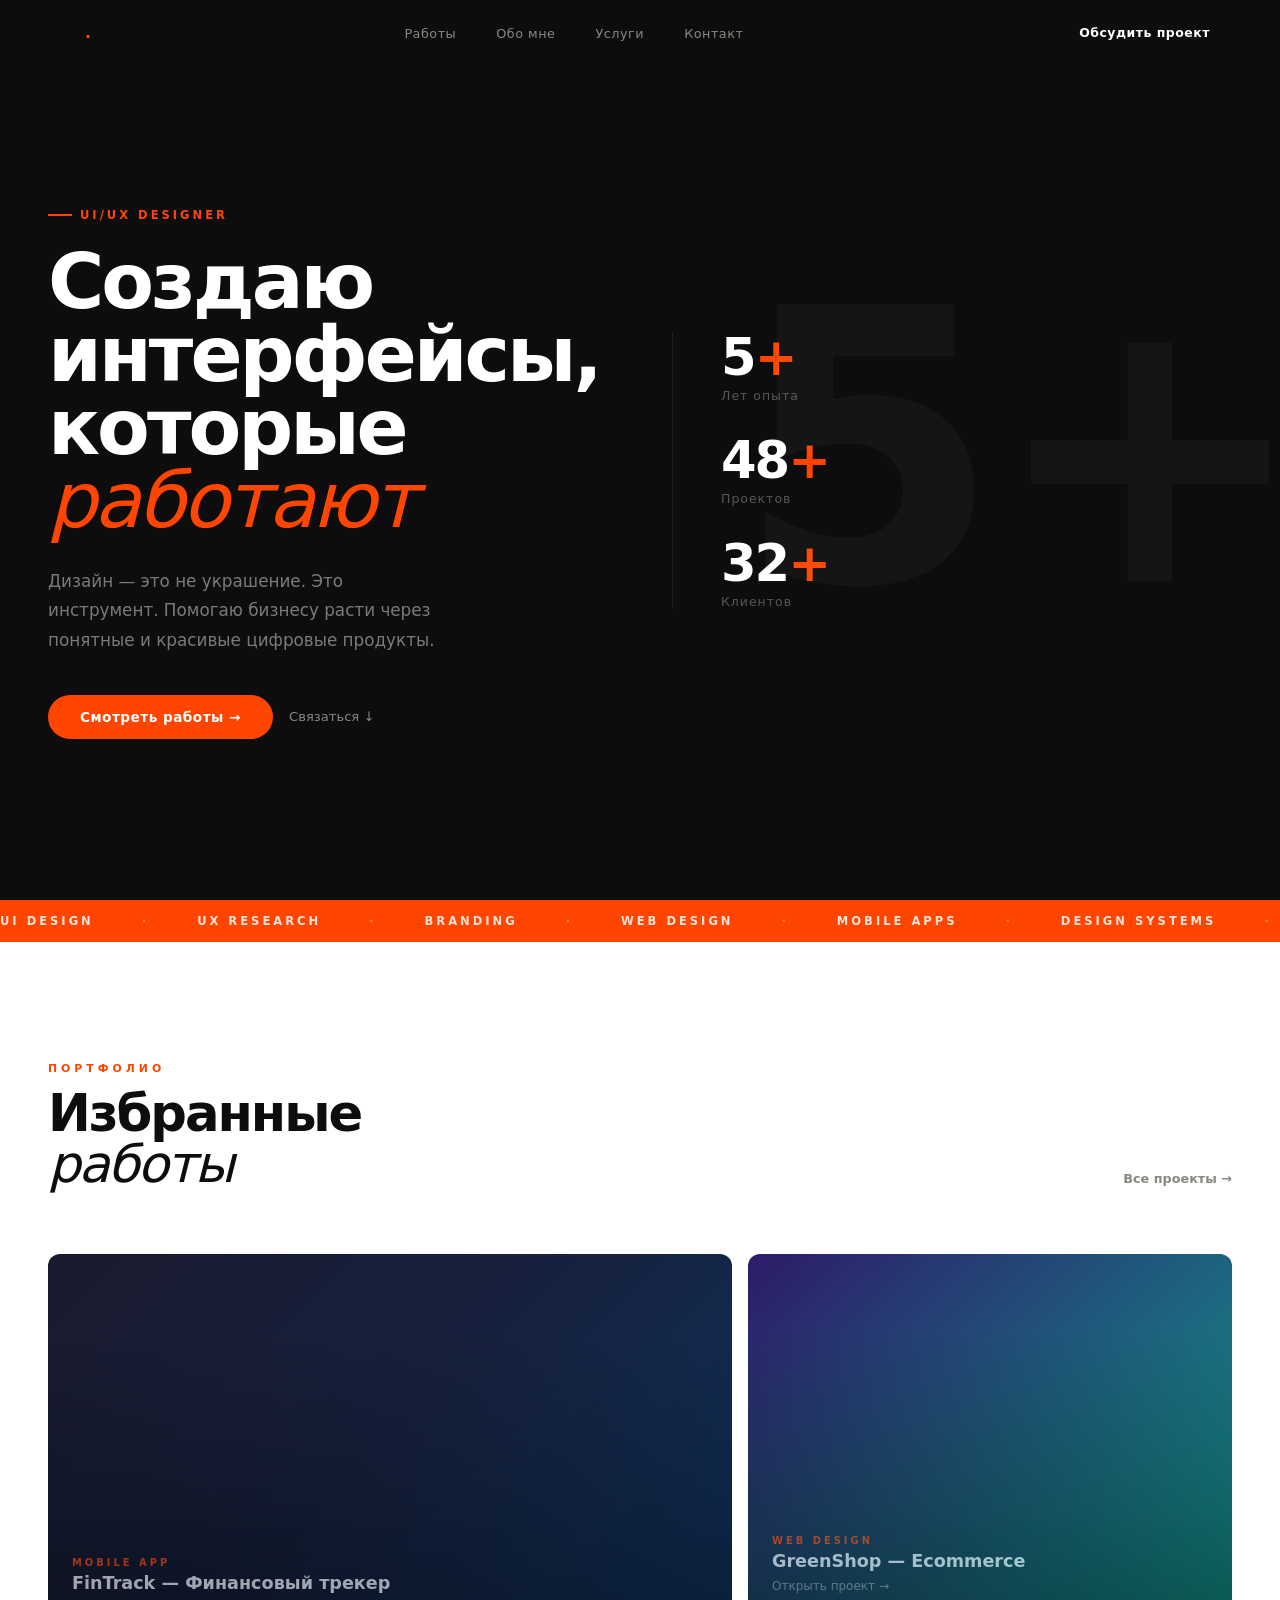
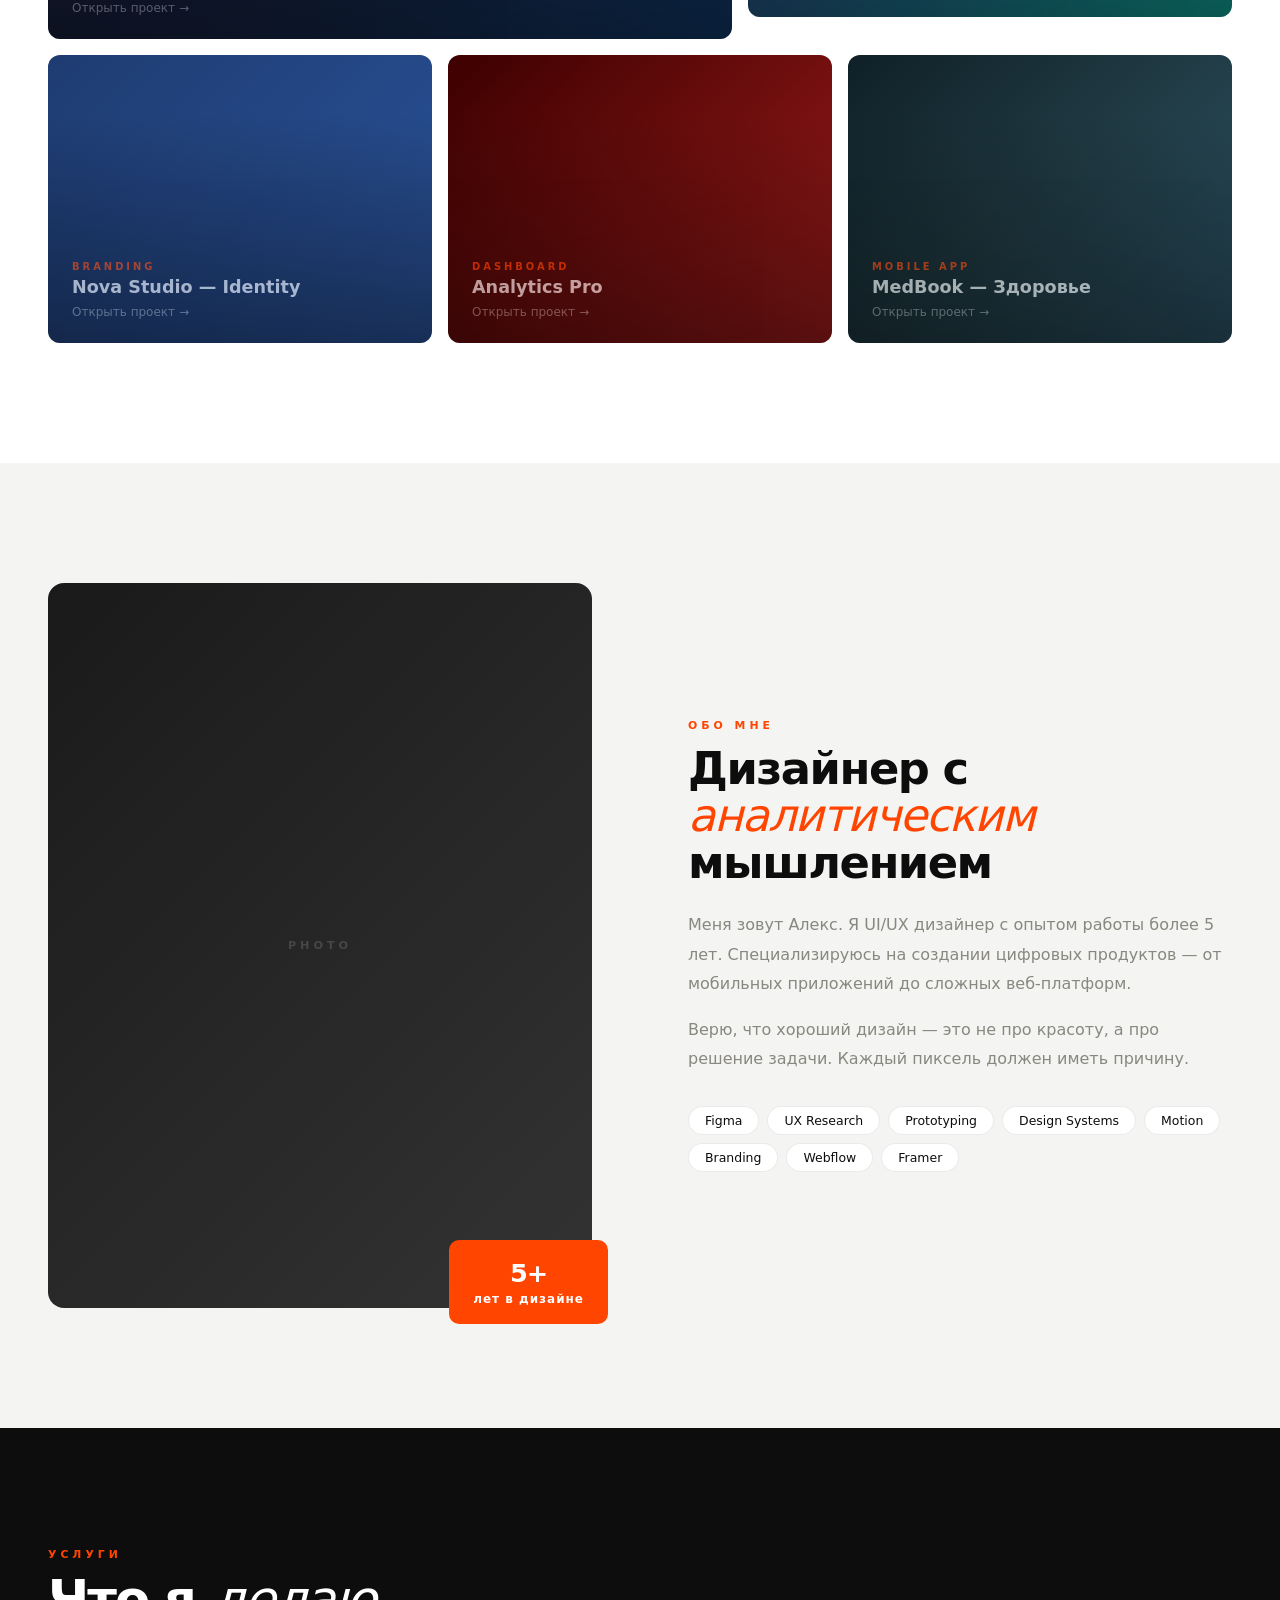
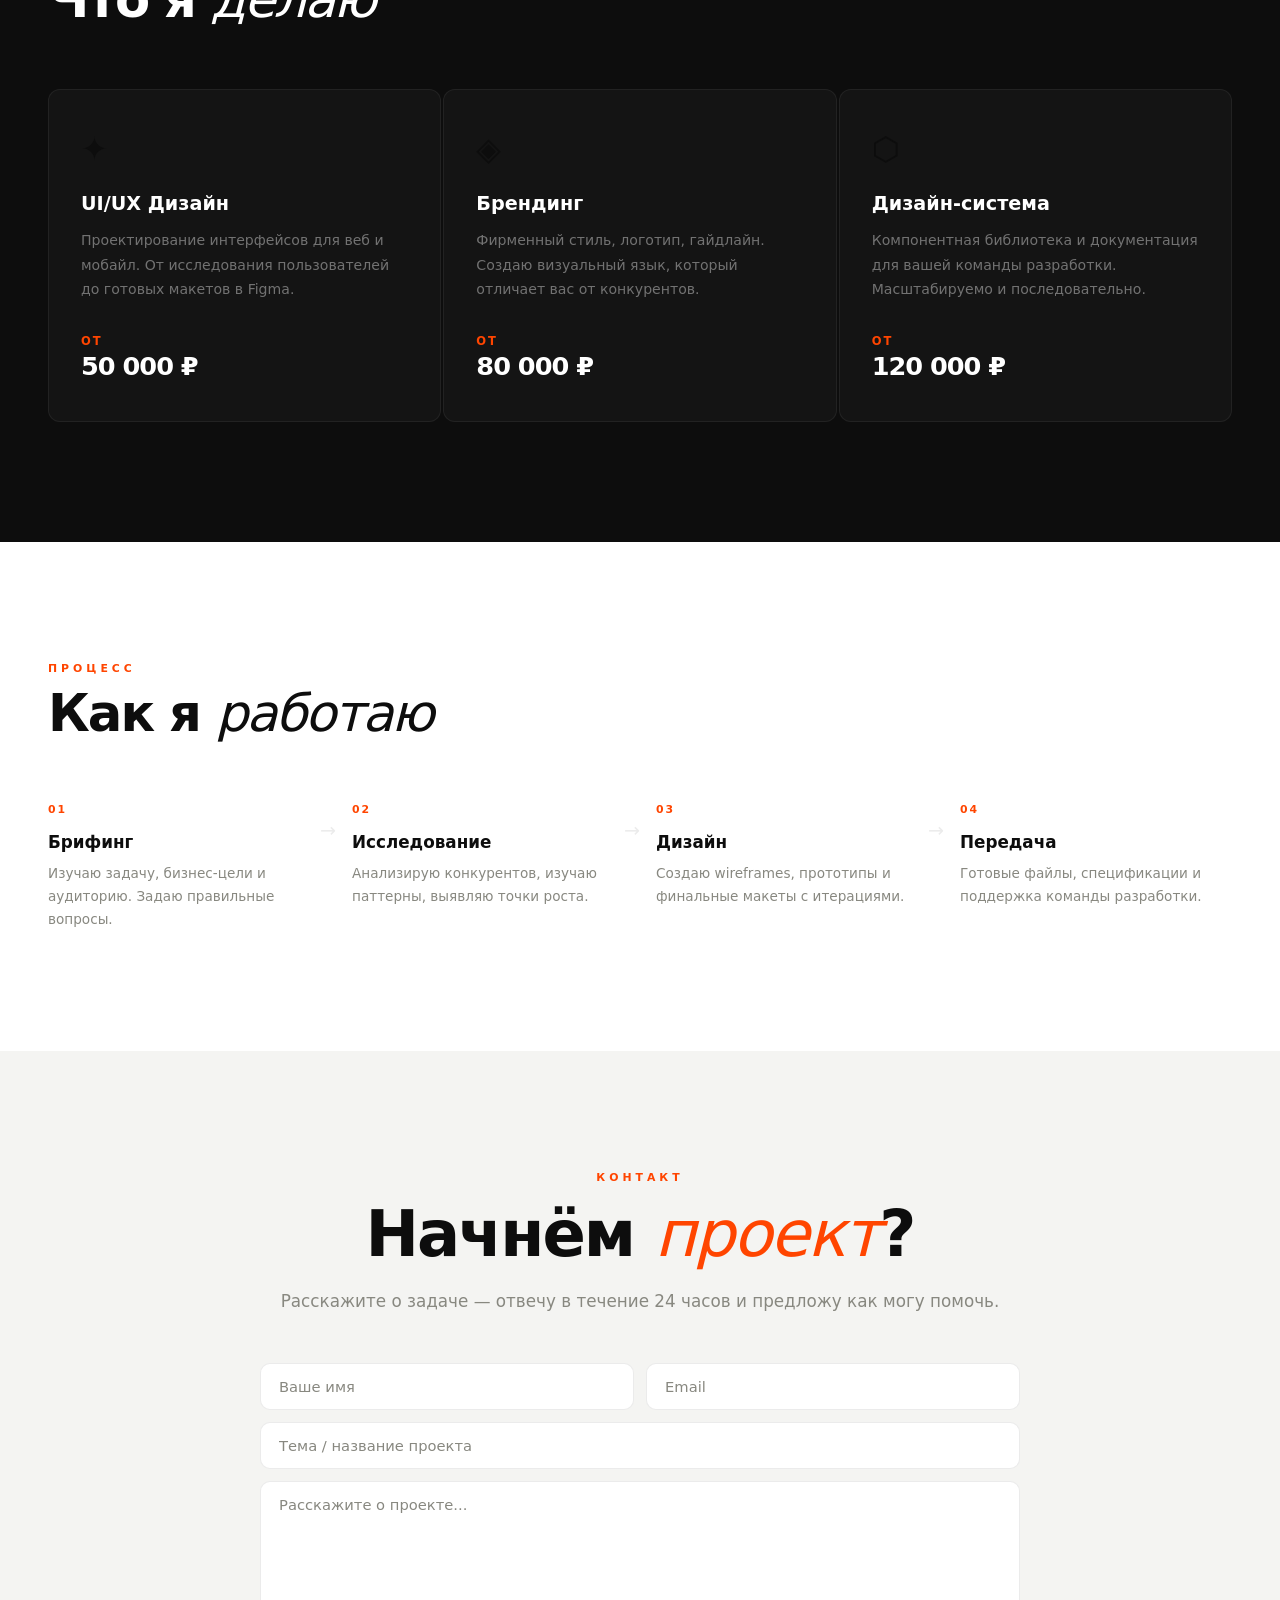
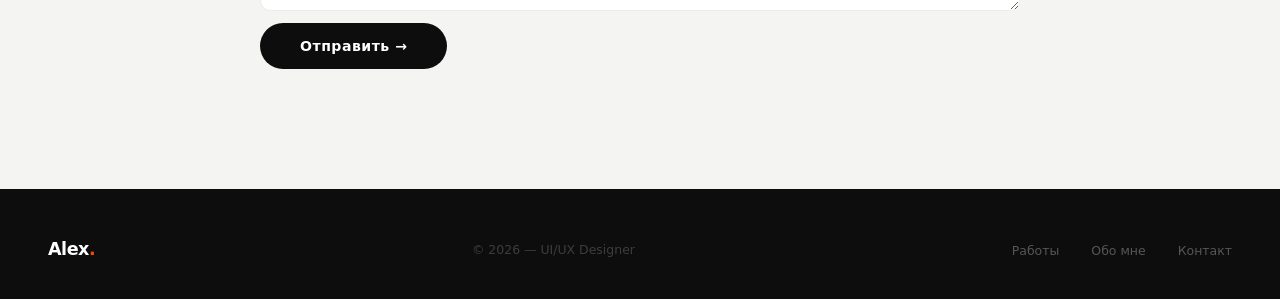
==== commit 0cbfdbe6: "portfolio: designer landing page" ====
--- a/index.html
+++ b/index.html
@@ -3,213 +3,257 @@
 <head>
   <meta charset="UTF-8">
   <meta name="viewport" content="width=device-width, initial-scale=1.0">
-  <title>Африка — Главные достопримечательности</title>
+  <title>Alex Design — UI/UX Designer</title>
   <link rel="stylesheet" href="style.css">
-  <style>
-    .hero-bg { background-image: url('/img/kilimanjaro.jpg'); background-position: center 40%; }
-    .hero { align-items: center; text-align: center; }
-    .hero::after { background: linear-gradient(180deg, rgba(0,0,0,0.25) 0%, rgba(0,0,0,0.7) 100%); }
-    .hero-content { max-width: 780px; margin: 0 auto; padding: 0 2rem 4rem; }
-    .hero h1 { letter-spacing: -4px; }
-    .hero-meta { justify-content: center; }
-    .scroll-hint { right: 50%; transform: translateX(50%); writing-mode: horizontal-tb; bottom: 2.5rem; }
-  </style>
 </head>
 <body>
 
+  <!-- NAV -->
   <nav id="navbar">
-    <a href="#" class="nav-logo">Africa</a>
+    <a href="#" class="nav-logo">Alex<span>.</span></a>
     <ul class="nav-links">
-      <li><a href="#intro">О континенте</a></li>
-      <li><a href="#places">Места</a></li>
-      <li><a href="https://europe.kernal.su">Europe</a></li>
+      <li><a href="#works">Работы</a></li>
+      <li><a href="#about">Обо мне</a></li>
+      <li><a href="#services">Услуги</a></li>
+      <li><a href="#contact">Контакт</a></li>
     </ul>
+    <a href="#contact" class="nav-cta">Обсудить проект</a>
   </nav>
 
+  <!-- HERO -->
   <section class="hero">
-    <div class="hero-bg"></div>
-    <div class="hero-content">
-      <div class="hero-label">Добро пожаловать</div>
-      <h1>АФ<em>РИ</em>КА</h1>
-      <p class="hero-sub">Колыбель человечества. Восемь мест, которые нужно увидеть хотя бы раз в жизни.</p>
-      <a href="#places" class="hero-cta">Смотреть места</a>
-    </div>
-    <div class="scroll-hint">Scroll</div>
-  </section>
-
-  <!-- INTRO -->
-  <div class="intro-band" id="intro">
-    <div class="container">
+    <div class="hero-bg-num">5+</div>
+    <div class="hero-inner">
+      <div class="hero-left">
+        <div class="hero-badge">UI/UX Designer</div>
+        <h1>Создаю<br>интерфейсы,<br>которые <em>работают</em></h1>
+        <p class="hero-desc">Дизайн — это не украшение. Это инструмент. Помогаю бизнесу расти через понятные и красивые цифровые продукты.</p>
+        <div class="hero-actions">
+          <a href="#works" class="btn-primary">Смотреть работы →</a>
+          <a href="#contact" class="btn-ghost">Связаться ↓</a>
+        </div>
+      </div>
+      <div class="hero-stats">
+        <div>
+          <div class="hero-stat-num">5<span>+</span></div>
+          <div class="hero-stat-lbl">Лет опыта</div>
+        </div>
+        <div>
+          <div class="hero-stat-num">48<span>+</span></div>
+          <div class="hero-stat-lbl">Проектов</div>
+        </div>
+        <div>
+          <div class="hero-stat-num">32<span>+</span></div>
+          <div class="hero-stat-lbl">Клиентов</div>
+        </div>
+      </div>
+    </div>
+  </section>
+
+  <!-- MARQUEE -->
+  <div class="marquee-wrap">
+    <div class="marquee-track">
+      <span>UI Design</span><span class="marquee-dot">·</span>
+      <span>UX Research</span><span class="marquee-dot">·</span>
+      <span>Branding</span><span class="marquee-dot">·</span>
+      <span>Web Design</span><span class="marquee-dot">·</span>
+      <span>Mobile Apps</span><span class="marquee-dot">·</span>
+      <span>Design Systems</span><span class="marquee-dot">·</span>
+      <span>Prototyping</span><span class="marquee-dot">·</span>
+      <span>Figma</span><span class="marquee-dot">·</span>
+      <span>UI Design</span><span class="marquee-dot">·</span>
+      <span>UX Research</span><span class="marquee-dot">·</span>
+      <span>Branding</span><span class="marquee-dot">·</span>
+      <span>Web Design</span><span class="marquee-dot">·</span>
+      <span>Mobile Apps</span><span class="marquee-dot">·</span>
+      <span>Design Systems</span><span class="marquee-dot">·</span>
+      <span>Prototyping</span><span class="marquee-dot">·</span>
+      <span>Figma</span><span class="marquee-dot">·</span>
+    </div>
+  </div>
+
+  <!-- WORKS -->
+  <section class="works" id="works">
+    <div class="section-header reveal">
+      <div>
+        <div class="section-label">Портфолио</div>
+        <h2 class="section-title">Избранные<br><em>работы</em></h2>
+      </div>
+      <a href="#contact" class="section-link">Все проекты →</a>
+    </div>
+    <div class="works-grid reveal-stagger reveal">
+      <a href="#" class="work-card">
+        <img class="work-img" src="" alt="">
+        <div class="work-overlay">
+          <div class="work-cat">Mobile App</div>
+          <div class="work-name">FinTrack — Финансовый трекер</div>
+          <div class="work-arrow">Открыть проект →</div>
+        </div>
+      </a>
+      <a href="#" class="work-card">
+        <img class="work-img" src="" alt="">
+        <div class="work-overlay">
+          <div class="work-cat">Web Design</div>
+          <div class="work-name">GreenShop — Ecommerce</div>
+          <div class="work-arrow">Открыть проект →</div>
+        </div>
+      </a>
+      <a href="#" class="work-card">
+        <img class="work-img" src="" alt="">
+        <div class="work-overlay">
+          <div class="work-cat">Branding</div>
+          <div class="work-name">Nova Studio — Identity</div>
+          <div class="work-arrow">Открыть проект →</div>
+        </div>
+      </a>
+      <a href="#" class="work-card">
+        <img class="work-img" src="" alt="">
+        <div class="work-overlay">
+          <div class="work-cat">Dashboard</div>
+          <div class="work-name">Analytics Pro</div>
+          <div class="work-arrow">Открыть проект →</div>
+        </div>
+      </a>
+      <a href="#" class="work-card">
+        <img class="work-img" src="" alt="">
+        <div class="work-overlay">
+          <div class="work-cat">Mobile App</div>
+          <div class="work-name">MedBook — Здоровье</div>
+          <div class="work-arrow">Открыть проект →</div>
+        </div>
+      </a>
+    </div>
+  </section>
+
+  <!-- ABOUT -->
+  <section class="about" id="about">
+    <div class="about-inner">
+      <div class="about-photo reveal">
+        <div class="about-photo-box"></div>
+        <div class="about-tag">
+          <strong>5+</strong>
+          лет в дизайне
+        </div>
+      </div>
+      <div class="about-text reveal">
+        <div class="section-label">Обо мне</div>
+        <h2>Дизайнер с<br><em>аналитическим</em><br>мышлением</h2>
+        <p>Меня зовут Алекс. Я UI/UX дизайнер с опытом работы более 5 лет. Специализируюсь на создании цифровых продуктов — от мобильных приложений до сложных веб-платформ.</p>
+        <p>Верю, что хороший дизайн — это не про красоту, а про решение задачи. Каждый пиксель должен иметь причину.</p>
+        <div class="skills">
+          <span class="skill">Figma</span>
+          <span class="skill">UX Research</span>
+          <span class="skill">Prototyping</span>
+          <span class="skill">Design Systems</span>
+          <span class="skill">Motion</span>
+          <span class="skill">Branding</span>
+          <span class="skill">Webflow</span>
+          <span class="skill">Framer</span>
+        </div>
+      </div>
+    </div>
+  </section>
+
+  <!-- SERVICES -->
+  <section class="services" id="services">
+    <div class="services-inner">
       <div class="reveal">
-        <div class="section-tag">Континент</div>
-        <h2 class="section-title">Второй по размеру <em>континент</em> планеты</h2>
-        <p>Африка — колыбель человеческой цивилизации. Здесь зародилась наша история, здесь живёт треть всех видов животных планеты, здесь стоят древнейшие рукотворные монументы. Восемь мест — от Сахары до мыса Доброй Надежды.</p>
-      </div>
-      <div class="intro-figures reveal-stagger reveal">
-        <div class="fig-item">
-          <div class="fig-val">54</div>
-          <div class="fig-lbl">Государства</div>
-        </div>
-        <div class="fig-item">
-          <div class="fig-val">30 млн</div>
-          <div class="fig-lbl">км² площадь</div>
-        </div>
-        <div class="fig-item">
-          <div class="fig-val">1,4 млрд</div>
-          <div class="fig-lbl">Население</div>
-        </div>
-        <div class="fig-item">
-          <div class="fig-val">2 000+</div>
-          <div class="fig-lbl">Языков</div>
-        </div>
-      </div>
-    </div>
-  </div>
-
-  <!-- PLACES -->
-  <div class="places-section" id="places">
-    <div class="container">
+        <div class="section-label">Услуги</div>
+        <h2 class="section-title">Что я <em>делаю</em></h2>
+      </div>
+      <div class="services-grid reveal-stagger reveal">
+        <div class="service-card">
+          <span class="service-icon">✦</span>
+          <div class="service-name">UI/UX Дизайн</div>
+          <div class="service-desc">Проектирование интерфейсов для веб и мобайл. От исследования пользователей до готовых макетов в Figma.</div>
+          <div class="service-price">
+            от
+            <strong>50 000 ₽</strong>
+          </div>
+        </div>
+        <div class="service-card">
+          <span class="service-icon">◈</span>
+          <div class="service-name">Брендинг</div>
+          <div class="service-desc">Фирменный стиль, логотип, гайдлайн. Создаю визуальный язык, который отличает вас от конкурентов.</div>
+          <div class="service-price">
+            от
+            <strong>80 000 ₽</strong>
+          </div>
+        </div>
+        <div class="service-card">
+          <span class="service-icon">⬡</span>
+          <div class="service-name">Дизайн-система</div>
+          <div class="service-desc">Компонентная библиотека и документация для вашей команды разработки. Масштабируемо и последовательно.</div>
+          <div class="service-price">
+            от
+            <strong>120 000 ₽</strong>
+          </div>
+        </div>
+      </div>
+    </div>
+  </section>
+
+  <!-- PROCESS -->
+  <section class="process">
+    <div class="process-inner">
       <div class="reveal">
-        <div class="section-tag">Достопримечательности</div>
-        <h2 class="section-title">8 мест, которые <em>запоминаются</em></h2>
-      </div>
-      <div class="places-grid reveal-stagger reveal">
-
-        <a href="giza.html" class="place-card">
-          <span class="card-num">01</span>
-          <img src="/img/giza.jpg" alt="Пирамиды Гизы">
-          <div class="card-body">
-            <div class="card-tag">Египет</div>
-            <div class="card-name">Пирамиды Гизы</div>
-            <div class="card-hint">Единственное сохранившееся чудо древнего мира.</div>
-            <span class="card-go">Подробнее</span>
-          </div>
-        </a>
-
-        <a href="tablemountain.html" class="place-card">
-          <span class="card-num">02</span>
-          <img src="/img/tablemountain.jpg" alt="Столовая гора">
-          <div class="card-body">
-            <div class="card-tag">ЮАР</div>
-            <div class="card-name">Столовая гора</div>
-            <div class="card-hint">Визитная карточка Кейптауна, одно из 7 чудес природы.</div>
-            <span class="card-go">Подробнее</span>
-          </div>
-        </a>
-
-        <a href="victoria.html" class="place-card">
-          <span class="card-num">03</span>
-          <img src="/img/victoria.jpg" alt="Водопад Виктория">
-          <div class="card-body">
-            <div class="card-tag">Зимбабве / Замбия</div>
-            <div class="card-name">Водопад Виктория</div>
-            <div class="card-hint">Крупнейший водопад в мире по площади.</div>
-            <span class="card-go">Подробнее</span>
-          </div>
-        </a>
-
-        <a href="kilimanjaro.html" class="place-card">
-          <span class="card-num">04</span>
-          <img src="/img/kilimanjaro.jpg" alt="Килиманджаро">
-          <div class="card-body">
-            <div class="card-tag">Танзания</div>
-            <div class="card-name">Килиманджаро</div>
-            <div class="card-hint">Высочайшая точка Африки — 5 895 м над уровнем моря.</div>
-            <span class="card-go">Подробнее</span>
-          </div>
-        </a>
-
-        <a href="sahara.html" class="place-card">
-          <span class="card-num">05</span>
-          <img src="/img/sahara.jpg" alt="Сахара">
-          <div class="card-body">
-            <div class="card-tag">Марокко</div>
-            <div class="card-name">Сахара</div>
-            <div class="card-hint">Крупнейшая горячая пустыня планеты.</div>
-            <span class="card-go">Подробнее</span>
-          </div>
-        </a>
-
-        <a href="serengeti.html" class="place-card">
-          <span class="card-num">06</span>
-          <img src="/img/serengeti.jpg" alt="Серенгети">
-          <div class="card-body">
-            <div class="card-tag">Танзания</div>
-            <div class="card-name">Серенгети</div>
-            <div class="card-hint">Великая миграция — крупнейшее шествие животных на Земле.</div>
-            <span class="card-go">Подробнее</span>
-          </div>
-        </a>
-
-        <a href="marrakech.html" class="place-card">
-          <span class="card-num">07</span>
-          <img src="/img/marrakech.jpg" alt="Марракеш">
-          <div class="card-body">
-            <div class="card-tag">Марокко</div>
-            <div class="card-name">Марракеш</div>
-            <div class="card-hint">«Красный город» — лабиринт медины, дворцы и базары.</div>
-            <span class="card-go">Подробнее</span>
-          </div>
-        </a>
-
-        <a href="okavango.html" class="place-card">
-          <span class="card-num">08</span>
-          <img src="/img/okavango.jpg" alt="Дельта Окаванго">
-          <div class="card-body">
-            <div class="card-tag">Ботсвана</div>
-            <div class="card-name">Дельта Окаванго</div>
-            <div class="card-hint">Крупнейшая внутренняя речная дельта в мире.</div>
-            <span class="card-go">Подробнее</span>
-          </div>
-        </a>
-
-      </div>
-    </div>
-  </div>
-
-  <!-- BANNER -->
-  <div class="terra-banner">
-    <div class="container reveal">
-      <h2>От Средиземного моря до мыса Доброй Надежды</h2>
-      <p>8 стран · 8 историй · один великий континент</p>
-    </div>
-  </div>
-
-  <!-- EUROPE PROMO -->
-  <div class="europe-promo">
-    <div class="europe-img-bg"></div>
-    <div class="europe-inner">
-      <div class="europe-text reveal">
-        <div class="ep-tag">Следующий континент</div>
-        <h2>ЕВ<em>РОПА</em></h2>
-        <p>История, архитектура, культура. Эйфелева башня, Колизей, замки Баварии — откройте для себя старый свет.</p>
-        <a href="https://europe.kernal.su" class="ep-cta">
-          Перейти в Европу
-          <svg width="16" height="16" viewBox="0 0 16 16" fill="none">
-            <path d="M3 8h10M8 3l5 5-5 5" stroke="currentColor" stroke-width="1.5" stroke-linecap="round" stroke-linejoin="round"/>
-          </svg>
-        </a>
-      </div>
-      <div class="europe-photos reveal">
-        <div class="ep-photo">
-          <img src="https://europe.kernal.su/img/eiffel.jpg" alt="Эйфелева башня">
-          <div class="ep-photo-name">Эйфелева башня</div>
-        </div>
-        <div class="ep-photo">
-          <img src="https://europe.kernal.su/img/colosseum.jpg" alt="Колизей">
-          <div class="ep-photo-name">Колизей</div>
-        </div>
-        <div class="ep-photo">
-          <img src="https://europe.kernal.su/img/prague.jpg" alt="Прага">
-          <div class="ep-photo-name">Прага</div>
-        </div>
-      </div>
-    </div>
-  </div>
-
+        <div class="section-label">Процесс</div>
+        <h2 class="section-title">Как я <em>работаю</em></h2>
+      </div>
+      <div class="process-grid reveal-stagger reveal">
+        <div class="process-step">
+          <div class="step-num">01</div>
+          <div class="step-title">Брифинг</div>
+          <div class="step-desc">Изучаю задачу, бизнес-цели и аудиторию. Задаю правильные вопросы.</div>
+        </div>
+        <div class="process-step">
+          <div class="step-num">02</div>
+          <div class="step-title">Исследование</div>
+          <div class="step-desc">Анализирую конкурентов, изучаю паттерны, выявляю точки роста.</div>
+        </div>
+        <div class="process-step">
+          <div class="step-num">03</div>
+          <div class="step-title">Дизайн</div>
+          <div class="step-desc">Создаю wireframes, прототипы и финальные макеты с итерациями.</div>
+        </div>
+        <div class="process-step">
+          <div class="step-num">04</div>
+          <div class="step-title">Передача</div>
+          <div class="step-desc">Готовые файлы, спецификации и поддержка команды разработки.</div>
+        </div>
+      </div>
+    </div>
+  </section>
+
+  <!-- CONTACT -->
+  <section class="contact" id="contact">
+    <div class="contact-inner">
+      <div class="reveal">
+        <div class="section-label">Контакт</div>
+        <h2>Начнём <em>проект</em>?</h2>
+        <p>Расскажите о задаче — отвечу в течение 24 часов и предложу как могу помочь.</p>
+      </div>
+      <form class="contact-form reveal">
+        <div class="form-row">
+          <input class="form-input" type="text" placeholder="Ваше имя">
+          <input class="form-input" type="email" placeholder="Email">
+        </div>
+        <input class="form-input" type="text" placeholder="Тема / название проекта">
+        <textarea class="form-input" placeholder="Расскажите о проекте..."></textarea>
+        <button class="form-submit" type="submit">Отправить →</button>
+      </form>
+    </div>
+  </section>
+
+  <!-- FOOTER -->
   <footer>
-    <div class="footer-logo">Africa</div>
-    <p>africa.kernal.su</p>
+    <div class="footer-logo">Alex<span>.</span></div>
+    <p>© 2026 — UI/UX Designer</p>
+    <ul class="footer-links">
+      <li><a href="#works">Работы</a></li>
+      <li><a href="#about">Обо мне</a></li>
+      <li><a href="#contact">Контакт</a></li>
+    </ul>
   </footer>
 
   <script>
@@ -219,23 +263,12 @@
     const obs = new IntersectionObserver((entries) => {
       entries.forEach((en, i) => {
         if (en.isIntersecting) {
-          setTimeout(() => en.target.classList.add('visible'), i * 60);
+          setTimeout(() => en.target.classList.add('visible'), i * 80);
           obs.unobserve(en.target);
         }
       });
     }, { threshold: 0.1 });
     document.querySelectorAll('.reveal').forEach(el => obs.observe(el));
-
-    document.querySelectorAll('a[href]').forEach(link => {
-      const href = link.getAttribute('href');
-      if (!href.startsWith('#') && !href.startsWith('http')) {
-        link.addEventListener('click', e => {
-          e.preventDefault();
-          document.body.style.cssText = 'opacity:0;transform:translateY(-8px);transition:opacity 0.3s,transform 0.3s';
-          setTimeout(() => window.location.href = href, 300);
-        });
-      }
-    });
   </script>
 </body>
 </html>
--- a/style.css
+++ b/style.css
@@ -1,689 +1,541 @@
 *, *::before, *::after { margin: 0; padding: 0; box-sizing: border-box; }
 
 :root {
-  --white:    #ffffff;
-  --bg:       #f8f7f4;
-  --bg2:      #f0ede7;
-  --gold:     #D4952A;
-  --gold2:    #b87d1e;
-  --dark:     #1a1a1a;
-  --dark2:    #2d2d2d;
-  --gray:     #6b6b6b;
-  --gray2:    #9a9a9a;
-  --border:   rgba(0,0,0,0.09);
-  --shadow:   0 2px 20px rgba(0,0,0,0.07);
-  --shadow-lg:0 12px 48px rgba(0,0,0,0.12);
-  --ease-out: cubic-bezier(0.16, 1, 0.3, 1);
-  --ease-io:  cubic-bezier(0.76, 0, 0.24, 1);
-}
-
-html { scroll-behavior: smooth; }
+  --black:   #0D0D0D;
+  --white:   #FFFFFF;
+  --gray:    #F4F4F2;
+  --gray2:   #E8E8E4;
+  --muted:   #888880;
+  --accent:  #FF4500;
+  --accent2: #CC3800;
+  --border:  rgba(0,0,0,0.08);
+  --ease:    cubic-bezier(0.16, 1, 0.3, 1);
+}
+
+html { scroll-behavior: smooth; font-size: 16px; }
+
 body {
-  font-family: 'Georgia', 'Times New Roman', serif;
+  font-family: 'Segoe UI', system-ui, -apple-system, sans-serif;
   background: var(--white);
-  color: var(--dark);
+  color: var(--black);
   overflow-x: hidden;
-  animation: pageIn 0.5s var(--ease-out) both;
+  animation: pageIn 0.6s var(--ease) both;
 }
 
 @keyframes pageIn {
-  from { opacity: 0; transform: translateY(8px); }
-  to   { opacity: 1; transform: translateY(0); }
-}
-
-/* ── SCROLLBAR ── */
-::-webkit-scrollbar { width: 4px; }
-::-webkit-scrollbar-track { background: var(--bg2); }
-::-webkit-scrollbar-thumb { background: var(--gold); border-radius: 2px; }
+  from { opacity: 0; }
+  to   { opacity: 1; }
+}
+
+::-webkit-scrollbar { width: 3px; }
+::-webkit-scrollbar-track { background: var(--gray); }
+::-webkit-scrollbar-thumb { background: var(--accent); border-radius: 2px; }
 
 /* ── NAV ── */
 nav {
   position: fixed; top: 0; left: 0; right: 0; z-index: 100;
-  padding: 0 2.5rem; height: 70px;
+  padding: 0 3rem; height: 64px;
   display: flex; align-items: center; justify-content: space-between;
-  background: rgba(255,255,255,0.9);
+  transition: background 0.4s, box-shadow 0.4s;
+}
+nav.scrolled {
+  background: rgba(255,255,255,0.96);
   backdrop-filter: blur(16px);
-  -webkit-backdrop-filter: blur(16px);
-  border-bottom: 1px solid transparent;
-  transition: border-color 0.4s, background 0.4s, box-shadow 0.4s;
-}
-nav.scrolled {
-  background: rgba(255,255,255,0.98);
-  border-color: var(--border);
-  box-shadow: 0 1px 24px rgba(0,0,0,0.06);
+  box-shadow: 0 1px 0 var(--border);
 }
 .nav-logo {
-  font-family: 'Segoe UI', system-ui, sans-serif;
-  font-size: 1rem; font-weight: 800;
-  color: var(--dark); letter-spacing: 6px;
-  text-decoration: none; text-transform: uppercase;
-  transition: color 0.25s;
-}
-.nav-logo:hover { color: var(--gold); }
+  font-size: 1rem; font-weight: 800; letter-spacing: -0.5px;
+  color: var(--black); text-decoration: none;
+  transition: color 0.2s;
+}
+.nav-logo span { color: var(--accent); }
+.nav-logo:hover { color: var(--accent); }
 
 .nav-links { display: flex; gap: 2.5rem; list-style: none; }
 .nav-links a {
-  color: var(--gray);
-  text-decoration: none;
-  font-family: 'Segoe UI', system-ui, sans-serif;
-  font-size: 0.75rem; letter-spacing: 2px; text-transform: uppercase;
-  transition: color 0.25s;
-  position: relative; padding-bottom: 3px;
-}
-.nav-links a::after {
-  content: '';
-  position: absolute; bottom: 0; left: 0; right: 0;
-  height: 1.5px; background: var(--gold);
-  transform: scaleX(0); transform-origin: right;
-  transition: transform 0.3s var(--ease-out);
-}
-.nav-links a:hover { color: var(--dark); }
-.nav-links a:hover::after { transform: scaleX(1); transform-origin: left; }
-
-.back-btn {
-  display: inline-flex; align-items: center; gap: 8px;
-  color: var(--gray);
-  text-decoration: none;
-  font-family: 'Segoe UI', system-ui, sans-serif;
-  font-size: 0.75rem; letter-spacing: 2px; text-transform: uppercase;
-  transition: color 0.25s, gap 0.3s;
-}
-.back-btn:hover { color: var(--gold); gap: 4px; }
-.back-btn svg { transition: transform 0.3s var(--ease-out); }
-.back-btn:hover svg { transform: translateX(-4px); }
+  font-size: 0.8rem; font-weight: 500; letter-spacing: 0.5px;
+  color: var(--muted); text-decoration: none;
+  transition: color 0.2s;
+}
+.nav-links a:hover { color: var(--black); }
+
+.nav-cta {
+  padding: 9px 22px;
+  background: var(--black); color: var(--white);
+  font-size: 0.78rem; font-weight: 600; letter-spacing: 0.5px;
+  text-decoration: none; border-radius: 100px;
+  transition: background 0.25s, transform 0.25s;
+}
+.nav-cta:hover { background: var(--accent); transform: translateY(-1px); }
 
 /* ── HERO ── */
 .hero {
+  min-height: 100vh;
+  display: flex; align-items: center;
+  padding: 120px 3rem 80px;
+  position: relative; overflow: hidden;
+  background: var(--black);
+}
+
+.hero-bg-num {
+  position: absolute; right: -0.05em; top: 50%;
+  transform: translateY(-50%);
+  font-size: clamp(180px, 30vw, 380px);
+  font-weight: 900; line-height: 1;
+  color: rgba(255,255,255,0.03);
+  letter-spacing: -10px;
+  pointer-events: none; user-select: none;
+}
+
+.hero-inner {
+  max-width: 1200px; margin: 0 auto; width: 100%;
+  display: grid; grid-template-columns: 1fr 1fr;
+  gap: 4rem; align-items: center;
+}
+
+.hero-badge {
+  display: inline-flex; align-items: center; gap: 8px;
+  font-size: 0.72rem; font-weight: 600; letter-spacing: 3px;
+  text-transform: uppercase; color: var(--accent);
+  margin-bottom: 1.5rem;
+}
+.hero-badge::before {
+  content: ''; display: block;
+  width: 24px; height: 2px; background: var(--accent);
+}
+
+.hero h1 {
+  font-size: clamp(3rem, 6vw, 6rem);
+  font-weight: 900; line-height: 0.95;
+  letter-spacing: -3px; color: var(--white);
+}
+.hero h1 em {
+  font-style: italic; font-weight: 300;
+  color: var(--accent);
+}
+
+.hero-desc {
+  margin-top: 1.8rem;
+  font-size: 1.05rem; line-height: 1.75;
+  color: rgba(255,255,255,0.45);
+  max-width: 400px;
+}
+
+.hero-actions {
+  display: flex; gap: 1rem; align-items: center;
+  margin-top: 2.5rem;
+}
+
+.btn-primary {
+  display: inline-flex; align-items: center; gap: 10px;
+  padding: 14px 32px;
+  background: var(--accent); color: var(--white);
+  font-size: 0.85rem; font-weight: 700; letter-spacing: 0.5px;
+  text-decoration: none; border-radius: 100px;
+  transition: background 0.25s, transform 0.3s var(--ease), gap 0.3s;
+}
+.btn-primary:hover { background: var(--accent2); transform: translateY(-2px); gap: 16px; }
+
+.btn-ghost {
+  font-size: 0.82rem; font-weight: 500;
+  color: rgba(255,255,255,0.5);
+  text-decoration: none;
+  display: inline-flex; align-items: center; gap: 6px;
+  transition: color 0.25s;
+}
+.btn-ghost:hover { color: var(--white); }
+
+.hero-stats {
+  display: flex; flex-direction: column; gap: 2rem;
+  border-left: 1px solid rgba(255,255,255,0.08);
+  padding-left: 3rem;
+}
+.hero-stat-num {
+  font-size: clamp(2.5rem, 4vw, 4rem);
+  font-weight: 900; color: var(--white);
+  letter-spacing: -2px; line-height: 1;
+}
+.hero-stat-num span { color: var(--accent); }
+.hero-stat-lbl {
+  font-size: 0.78rem; color: rgba(255,255,255,0.3);
+  margin-top: 0.3rem; letter-spacing: 1px;
+}
+
+/* ── MARQUEE ── */
+.marquee-wrap {
+  background: var(--accent);
+  padding: 14px 0; overflow: hidden;
+}
+.marquee-track {
+  display: flex; gap: 3rem;
+  animation: marquee 20s linear infinite;
+  white-space: nowrap;
+}
+.marquee-track span {
+  font-size: 0.72rem; font-weight: 700;
+  letter-spacing: 3px; text-transform: uppercase;
+  color: var(--white); opacity: 0.85;
+  flex-shrink: 0;
+}
+.marquee-dot { color: rgba(255,255,255,0.4) !important; }
+@keyframes marquee {
+  from { transform: translateX(0); }
+  to   { transform: translateX(-50%); }
+}
+
+/* ── WORKS ── */
+.works {
+  padding: 120px 3rem;
+  background: var(--white);
+}
+.section-header {
+  max-width: 1200px; margin: 0 auto 4rem;
+  display: flex; align-items: flex-end; justify-content: space-between;
+}
+.section-label {
+  font-size: 0.68rem; font-weight: 700;
+  letter-spacing: 4px; text-transform: uppercase;
+  color: var(--accent); margin-bottom: 0.8rem;
+}
+.section-title {
+  font-size: clamp(2rem, 4vw, 3.5rem);
+  font-weight: 900; letter-spacing: -2px;
+  line-height: 1; color: var(--black);
+}
+.section-title em { font-style: italic; font-weight: 300; }
+.section-link {
+  font-size: 0.8rem; font-weight: 600;
+  color: var(--muted); text-decoration: none;
+  display: inline-flex; align-items: center; gap: 6px;
+  transition: color 0.25s, gap 0.3s;
+  white-space: nowrap; padding-bottom: 4px;
+}
+.section-link:hover { color: var(--accent); gap: 12px; }
+
+.works-grid {
+  max-width: 1200px; margin: 0 auto;
+  display: grid;
+  grid-template-columns: repeat(12, 1fr);
+  gap: 16px;
+}
+
+.work-card {
+  position: relative; overflow: hidden;
+  border-radius: 12px; background: var(--gray);
+  text-decoration: none; color: var(--black);
+  transition: transform 0.5s var(--ease), box-shadow 0.5s;
+  display: block;
+}
+.work-card:hover {
+  transform: translateY(-6px);
+  box-shadow: 0 24px 60px rgba(0,0,0,0.12);
+}
+
+.work-card:nth-child(1) { grid-column: span 7; aspect-ratio: 16/9; }
+.work-card:nth-child(2) { grid-column: span 5; aspect-ratio: 4/3; }
+.work-card:nth-child(3) { grid-column: span 4; aspect-ratio: 4/3; }
+.work-card:nth-child(4) { grid-column: span 4; aspect-ratio: 4/3; }
+.work-card:nth-child(5) { grid-column: span 4; aspect-ratio: 4/3; }
+
+.work-img {
+  width: 100%; height: 100%; object-fit: cover;
+  transition: transform 0.7s var(--ease), filter 0.5s;
+  filter: brightness(0.92) saturate(0.9);
+}
+.work-card:hover .work-img {
+  transform: scale(1.05);
+  filter: brightness(1) saturate(1.05);
+}
+
+.work-overlay {
+  position: absolute; inset: 0;
+  background: linear-gradient(transparent 40%, rgba(0,0,0,0.8));
+  opacity: 0; transition: opacity 0.4s;
+  display: flex; flex-direction: column; justify-content: flex-end;
+  padding: 1.5rem;
+}
+.work-card:hover .work-overlay { opacity: 1; }
+.work-cat {
+  font-size: 0.62rem; font-weight: 700;
+  letter-spacing: 3px; text-transform: uppercase;
+  color: var(--accent); margin-bottom: 0.3rem;
+}
+.work-name {
+  font-size: 1.1rem; font-weight: 700; color: var(--white);
+}
+.work-arrow {
+  margin-top: 0.5rem;
+  font-size: 0.75rem; color: rgba(255,255,255,0.5);
+}
+
+/* Placeholder gradients для карточек без изображений */
+.work-card:nth-child(1) .work-img { display: none; }
+.work-card:nth-child(1) { background: linear-gradient(135deg, #1a1a2e 0%, #16213e 50%, #0f3460 100%); }
+.work-card:nth-child(2) .work-img { display: none; }
+.work-card:nth-child(2) { background: linear-gradient(135deg, #2d1b69 0%, #11998e 100%); }
+.work-card:nth-child(3) .work-img { display: none; }
+.work-card:nth-child(3) { background: linear-gradient(135deg, #1e3c72 0%, #2a5298 100%); }
+.work-card:nth-child(4) .work-img { display: none; }
+.work-card:nth-child(4) { background: linear-gradient(135deg, #3d0000 0%, #9a1a1a 100%); }
+.work-card:nth-child(5) .work-img { display: none; }
+.work-card:nth-child(5) { background: linear-gradient(135deg, #0f2027 0%, #203a43 50%, #2c5364 100%); }
+
+/* Показываем оверлей всегда, с меньшей яркостью */
+.work-card .work-overlay {
+  background: linear-gradient(transparent 20%, rgba(0,0,0,0.7));
+  opacity: 0.6;
+}
+.work-card:hover .work-overlay { opacity: 1; }
+.work-cat, .work-name { opacity: 1; }
+
+/* ── ABOUT ── */
+.about {
+  padding: 120px 3rem;
+  background: var(--gray);
+}
+.about-inner {
+  max-width: 1200px; margin: 0 auto;
+  display: grid; grid-template-columns: 1fr 1fr;
+  gap: 6rem; align-items: center;
+}
+.about-photo {
   position: relative;
-  height: 100vh; min-height: 600px;
-  display: flex; align-items: flex-end;
-  overflow: hidden;
-}
-.hero-bg {
+}
+.about-photo-box {
+  aspect-ratio: 3/4; border-radius: 16px;
+  background: linear-gradient(135deg, #1a1a1a 0%, #333 100%);
+  overflow: hidden; position: relative;
+}
+.about-photo-box::after {
+  content: 'PHOTO';
   position: absolute; inset: 0;
-  background-size: cover; background-position: center;
-  filter: brightness(0.5) saturate(0.9);
-  transform: scale(1.04);
-  transition: transform 10s var(--ease-out);
-  will-change: transform;
-}
-.hero:hover .hero-bg { transform: scale(1.07); }
-
-.hero::after {
-  content: '';
-  position: absolute; inset: 0;
-  background: linear-gradient(
-    160deg,
-    transparent 35%,
-    rgba(0,0,0,0.65) 100%
-  );
-  pointer-events: none;
-}
-
-.hero-content {
-  position: relative; z-index: 2;
-  padding: 3rem 3.5rem 5rem;
-  max-width: 900px;
-}
-.hero-label {
-  display: inline-block;
-  font-family: 'Segoe UI', system-ui, sans-serif;
-  font-size: 0.68rem; letter-spacing: 5px; text-transform: uppercase;
-  color: var(--dark);
-  background: var(--gold);
-  padding: 5px 14px; border-radius: 2px;
-  margin-bottom: 1.2rem;
-  opacity: 0; animation: fadeUp 0.6s 0.2s var(--ease-out) forwards;
-}
-.hero h1 {
-  font-size: clamp(3.5rem, 9vw, 8rem);
-  font-weight: 700; line-height: 0.9;
-  letter-spacing: -2px; color: #fff;
-  text-shadow: 0 2px 40px rgba(0,0,0,0.5);
-  opacity: 0; animation: fadeUp 0.8s 0.35s var(--ease-out) forwards;
-}
-.hero h1 em {
-  font-style: italic;
-  color: var(--gold);
-}
-.hero-sub {
-  margin-top: 1.2rem;
-  font-family: 'Segoe UI', system-ui, sans-serif;
-  font-size: clamp(0.9rem, 1.8vw, 1.05rem);
-  color: rgba(255,255,255,0.75); line-height: 1.7;
-  max-width: 480px;
-  opacity: 0; animation: fadeUp 0.7s 0.5s var(--ease-out) forwards;
-}
-.hero-meta {
-  display: flex; gap: 0; margin-top: 1.8rem; flex-wrap: wrap;
-  opacity: 0; animation: fadeUp 0.7s 0.65s var(--ease-out) forwards;
-}
-.hero-meta span {
-  font-family: 'Segoe UI', system-ui, sans-serif;
-  font-size: 0.82rem; color: rgba(255,255,255,0.55);
-  padding: 0 1.2rem 0 0; margin-right: 1.2rem;
-  border-right: 1px solid rgba(255,255,255,0.15);
-}
-.hero-meta span:last-child { border-right: none; }
-.hero-meta span strong { color: var(--gold); display: block; font-size: 1rem; margin-bottom: 1px; }
-
-.hero-cta {
-  display: inline-flex; align-items: center; gap: 10px;
-  margin-top: 2rem; padding: 14px 36px;
-  background: var(--gold); color: #fff;
-  font-family: 'Segoe UI', system-ui, sans-serif;
-  font-weight: 700; font-size: 0.78rem;
+  display: flex; align-items: center; justify-content: center;
+  font-size: 0.7rem; font-weight: 700; letter-spacing: 4px;
+  color: rgba(255,255,255,0.15);
+}
+.about-tag {
+  position: absolute; bottom: -1rem; right: -1rem;
+  background: var(--accent); color: var(--white);
+  padding: 1rem 1.5rem; border-radius: 10px;
+  font-size: 0.75rem; font-weight: 700;
+  letter-spacing: 1px; text-align: center;
+  line-height: 1.4;
+}
+.about-tag strong { display: block; font-size: 1.6rem; letter-spacing: -1px; }
+
+.about-text .section-label { color: var(--accent); }
+.about-text h2 {
+  font-size: clamp(2rem, 3.5vw, 3rem);
+  font-weight: 900; letter-spacing: -1.5px;
+  line-height: 1.05; color: var(--black);
+  margin-bottom: 1.5rem;
+}
+.about-text h2 em { font-style: italic; font-weight: 300; color: var(--accent); }
+.about-text p {
+  font-size: 1rem; line-height: 1.85;
+  color: var(--muted); margin-bottom: 1rem;
+}
+
+.skills {
+  display: flex; flex-wrap: wrap; gap: 8px;
+  margin-top: 2rem;
+}
+.skill {
+  padding: 6px 16px;
+  background: var(--white); border: 1px solid var(--border);
+  border-radius: 100px;
+  font-size: 0.78rem; font-weight: 500; color: var(--black);
+  transition: background 0.2s, border-color 0.2s, color 0.2s;
+}
+.skill:hover { background: var(--black); color: var(--white); border-color: var(--black); }
+
+/* ── SERVICES ── */
+.services {
+  padding: 120px 3rem;
+  background: var(--black);
+}
+.services-inner { max-width: 1200px; margin: 0 auto; }
+.services .section-label { color: var(--accent); }
+.services .section-title { color: var(--white); margin-bottom: 4rem; }
+
+.services-grid {
+  display: grid; grid-template-columns: repeat(3, 1fr);
+  gap: 2px;
+}
+.service-card {
+  background: rgba(255,255,255,0.03);
+  border: 1px solid rgba(255,255,255,0.06);
+  padding: 2.5rem 2rem; border-radius: 12px;
+  transition: background 0.3s, transform 0.4s var(--ease);
+  cursor: default;
+}
+.service-card:hover {
+  background: rgba(255,255,255,0.06);
+  transform: translateY(-4px);
+}
+.service-icon {
+  font-size: 2rem; margin-bottom: 1.5rem;
+  display: block;
+}
+.service-name {
+  font-size: 1.2rem; font-weight: 700;
+  color: var(--white); margin-bottom: 0.8rem;
+}
+.service-desc {
+  font-size: 0.88rem; color: rgba(255,255,255,0.4);
+  line-height: 1.75; margin-bottom: 2rem;
+}
+.service-price {
+  font-size: 0.72rem; font-weight: 700;
   letter-spacing: 2px; text-transform: uppercase;
-  text-decoration: none; border-radius: 3px;
-  transition: background 0.3s, transform 0.3s var(--ease-out), gap 0.3s;
-  opacity: 0; animation: fadeUp 0.7s 0.8s var(--ease-out) forwards;
-}
-.hero-cta:hover { background: var(--gold2); transform: translateY(-2px); gap: 16px; }
-
-.scroll-hint {
-  position: absolute; bottom: 2.2rem; right: 3.5rem; z-index: 2;
-  display: flex; align-items: center; gap: 10px;
-  opacity: 0; font-family: 'Segoe UI', system-ui, sans-serif;
-  font-size: 0.65rem; letter-spacing: 4px; text-transform: uppercase;
-  color: rgba(255,255,255,0.45);
-  animation: fadeIn 1s 1.3s forwards;
-  writing-mode: vertical-rl;
-}
-
-@keyframes fadeUp {
-  from { opacity: 0; transform: translateY(22px); }
-  to   { opacity: 1; transform: translateY(0); }
-}
-@keyframes fadeIn { to { opacity: 0.5; } }
-
-/* ── LAYOUT ── */
-.container { max-width: 1160px; margin: 0 auto; padding: 0 2rem; }
-section { padding: 100px 2rem; }
-.section-tag {
-  display: inline-flex; align-items: center; gap: 10px;
-  font-family: 'Segoe UI', system-ui, sans-serif;
-  font-size: 0.68rem; letter-spacing: 4px; text-transform: uppercase;
-  color: var(--gold); margin-bottom: 1rem;
-}
-.section-tag::before {
-  content: '';
-  display: block; width: 28px; height: 2px;
-  background: var(--gold); flex-shrink: 0;
-}
-.section-title {
-  font-size: clamp(2rem, 4.5vw, 3.2rem);
-  font-weight: 700; line-height: 1.05;
-  letter-spacing: -1px; color: var(--dark);
-  margin-bottom: 1.5rem;
-}
-.section-title em { font-style: italic; color: var(--gold); }
-
-/* ── INTRO BAND ── */
-.intro-band {
-  background: var(--dark);
-  padding: 80px 2rem;
-}
-.intro-band .section-tag { color: var(--gold); }
-.intro-band .section-tag::before { background: var(--gold); }
-.intro-band .section-title { color: #fff; }
-.intro-band .section-title em { color: var(--gold); }
-.intro-band p {
-  font-size: 1.05rem; color: rgba(255,255,255,0.55);
-  line-height: 1.9; max-width: 680px;
-}
-
-.intro-figures {
+  color: var(--accent);
+}
+.service-price strong {
+  display: block; font-size: 1.6rem;
+  letter-spacing: -1px; color: var(--white);
+  margin-top: 0.2rem;
+}
+
+/* ── PROCESS ── */
+.process {
+  padding: 120px 3rem;
+  background: var(--white);
+}
+.process-inner { max-width: 1200px; margin: 0 auto; }
+.process-grid {
   display: grid; grid-template-columns: repeat(4, 1fr);
-  gap: 0; margin-top: 3.5rem;
-  border: 1px solid rgba(255,255,255,0.07);
-  border-radius: 6px; overflow: hidden;
-}
-.fig-item {
-  padding: 2rem 1.5rem;
-  border-right: 1px solid rgba(255,255,255,0.07);
-  transition: background 0.3s;
-}
-.fig-item:last-child { border-right: none; }
-.fig-item:hover { background: rgba(255,255,255,0.03); }
-.fig-val {
-  font-size: 2.2rem; font-weight: 700;
-  color: var(--gold); line-height: 1;
-}
-.fig-lbl {
-  font-family: 'Segoe UI', system-ui, sans-serif;
-  font-size: 0.72rem; color: rgba(255,255,255,0.3);
-  letter-spacing: 2px; text-transform: uppercase;
-  margin-top: 0.5rem;
-}
-
-/* ── PLACES GRID ── */
-.places-section { background: var(--bg); padding: 100px 2rem; }
-.places-grid {
-  display: grid;
-  grid-template-columns: repeat(4, 1fr);
-  gap: 20px;
-  margin-top: 3rem;
-}
-
-.place-card {
-  position: relative;
-  display: block; text-decoration: none;
-  color: #fff;
-  overflow: hidden;
-  border-radius: 10px;
-  aspect-ratio: 3/4;
-  cursor: pointer;
-  box-shadow: var(--shadow);
-  transition: transform 0.4s var(--ease-out), box-shadow 0.4s;
-}
-.place-card:hover {
-  transform: translateY(-6px);
-  box-shadow: var(--shadow-lg);
-}
-.place-card img {
-  width: 100%; height: 100%; object-fit: cover;
-  transition: transform 0.7s var(--ease-out), filter 0.5s;
-  filter: brightness(0.55) saturate(1.0);
-}
-.place-card:hover img { transform: scale(1.06); filter: brightness(0.7) saturate(1.1); }
-
-.card-body {
-  position: absolute; inset: 0;
-  display: flex; flex-direction: column; justify-content: flex-end;
-  padding: 1.5rem 1.3rem;
-  background: linear-gradient(transparent 30%, rgba(0,0,0,0.88) 100%);
-}
-.card-tag {
-  font-family: 'Segoe UI', system-ui, sans-serif;
-  font-size: 0.6rem; letter-spacing: 3px; text-transform: uppercase;
-  color: var(--gold); margin-bottom: 0.3rem;
-}
-.card-name {
-  font-size: 1.05rem; font-weight: 700; line-height: 1.2;
-  font-family: 'Segoe UI', system-ui, sans-serif;
-  color: #fff;
-}
-.card-hint {
-  font-family: 'Segoe UI', system-ui, sans-serif;
-  font-size: 0.76rem; color: rgba(255,255,255,0.5);
-  line-height: 1.5; margin-top: 0.4rem;
-  max-height: 0; overflow: hidden;
-  transition: max-height 0.4s var(--ease-out), opacity 0.4s;
-  opacity: 0;
-}
-.place-card:hover .card-hint { max-height: 60px; opacity: 1; }
-.card-go {
-  display: inline-flex; align-items: center; gap: 6px;
-  margin-top: 0.8rem;
-  font-family: 'Segoe UI', system-ui, sans-serif;
-  font-size: 0.7rem; letter-spacing: 2px; text-transform: uppercase;
-  color: var(--gold);
-  opacity: 0; transform: translateY(6px);
-  transition: opacity 0.3s var(--ease-out), transform 0.3s var(--ease-out);
-}
-.card-go::after { content: '→'; }
-.place-card:hover .card-go { opacity: 1; transform: translateY(0); }
-
-.card-num {
-  position: absolute; top: 1rem; left: 1.2rem;
-  font-family: 'Segoe UI', system-ui, sans-serif;
-  font-size: 0.65rem; font-weight: 700;
-  color: rgba(255,255,255,0.3); letter-spacing: 1px;
-}
-
-/* ── TERRA BANNER → GOLD BANNER ── */
-.terra-banner {
-  background: var(--gold);
-  padding: 72px 2rem; text-align: center;
-  position: relative; overflow: hidden;
-}
-.terra-banner::before {
-  content: '';
-  position: absolute; inset: 0;
-  background: repeating-linear-gradient(
-    -45deg,
-    transparent,
-    transparent 10px,
-    rgba(0,0,0,0.03) 10px,
-    rgba(0,0,0,0.03) 11px
-  );
-}
-.terra-banner .container { position: relative; }
-.terra-banner h2 {
-  font-size: clamp(1.6rem, 3vw, 2.6rem);
-  font-weight: 700; color: #fff; letter-spacing: -0.5px;
-}
-.terra-banner p {
-  font-family: 'Segoe UI', system-ui, sans-serif;
-  margin-top: 0.7rem; font-size: 1rem;
-  color: rgba(255,255,255,0.75);
-}
-
-/* ── EUROPE PROMO ── */
-.europe-promo {
-  background: var(--dark2);
-  padding: 0; position: relative; overflow: hidden;
-}
-.europe-img-bg {
-  position: absolute; inset: 0;
-  background-image: url('https://europe.kernal.su/img/eiffel.jpg');
-  background-size: cover; background-position: center 30%;
-  filter: brightness(0.12) saturate(0.4);
-  transform: scale(1.04);
-  transition: transform 10s var(--ease-out);
-}
-.europe-promo:hover .europe-img-bg { transform: scale(1.07); }
-.europe-inner {
-  position: relative; z-index: 1;
-  max-width: 1160px; margin: 0 auto;
-  padding: 110px 2rem;
-  display: grid; grid-template-columns: 1fr 1fr; gap: 80px; align-items: center;
-}
-.europe-text .ep-tag {
-  font-family: 'Segoe UI', system-ui, sans-serif;
-  font-size: 0.68rem; letter-spacing: 5px; text-transform: uppercase;
-  color: var(--gold); margin-bottom: 1rem;
-  display: flex; align-items: center; gap: 10px;
-}
-.europe-text .ep-tag::before { content:''; display:block; width:24px; height:1px; background:var(--gold); }
-.europe-text h2 {
-  font-size: clamp(2.8rem, 5vw, 5rem);
-  font-weight: 700; color: #fff; line-height: 0.92;
-  letter-spacing: -2px;
-}
-.europe-text h2 em { font-style: italic; color: var(--gold); }
-.europe-text p {
-  font-family: 'Segoe UI', system-ui, sans-serif;
-  margin-top: 1.5rem; color: rgba(255,255,255,0.5);
-  line-height: 1.8; font-size: 1rem; max-width: 420px;
-}
-.ep-cta {
-  display: inline-flex; align-items: center; gap: 12px;
-  margin-top: 2.5rem; padding: 15px 36px;
-  background: var(--gold);
-  border: 1.5px solid var(--gold);
-  color: #fff;
-  font-family: 'Segoe UI', system-ui, sans-serif;
-  font-size: 0.78rem; font-weight: 700; letter-spacing: 2px; text-transform: uppercase;
-  text-decoration: none; border-radius: 3px;
-  transition: background 0.35s, border-color 0.35s, gap 0.35s;
-}
-.ep-cta:hover { background: var(--gold2); border-color: var(--gold2); gap: 20px; }
-
-.europe-photos {
-  display: grid; grid-template-columns: 1fr 1fr; gap: 8px;
-}
-.ep-photo { border-radius: 8px; overflow: hidden; position: relative; }
-.ep-photo:first-child { grid-row: span 2; }
-.ep-photo img {
-  width: 100%; height: 100%; min-height: 130px;
-  object-fit: cover; display: block;
-  filter: brightness(0.65);
-  transition: filter 0.4s, transform 0.5s var(--ease-out);
-}
-.ep-photo:hover img { filter: brightness(0.9); transform: scale(1.04); }
-.ep-photo-name {
-  position: absolute; bottom: 0; left: 0; right: 0;
-  padding: 0.8rem;
-  font-family: 'Segoe UI', system-ui, sans-serif;
-  font-size: 0.75rem; font-weight: 600; color: #fff;
-  background: linear-gradient(transparent, rgba(0,0,0,0.6));
-}
-
-/* ── SPLIT (detail pages) ── */
-.split {
-  display: grid; grid-template-columns: 1.2fr 1fr;
-  gap: 72px; align-items: start;
-}
-.split-text p {
-  font-size: 1.05rem; color: var(--dark2);
-  line-height: 1.95; margin-bottom: 1.1rem;
-}
-.split-img {
-  position: relative; border-radius: 10px; overflow: hidden;
-  box-shadow: var(--shadow-lg);
-}
-.split-img img {
-  width: 100%; aspect-ratio: 4/3; object-fit: cover; display: block;
-  transition: transform 0.7s var(--ease-out);
-}
-.split-img:hover img { transform: scale(1.04); }
-.split-img::before {
-  content: '';
-  position: absolute; top: 0; left: 0; bottom: 0; width: 4px;
-  background: var(--gold); z-index: 1;
-}
-
-/* ── STATS BAND ── */
-.stats-band {
-  background: var(--dark);
-  padding: 64px 2rem;
-}
-.stats-row {
-  display: grid; grid-template-columns: repeat(4, 1fr);
-  gap: 1px; background: rgba(255,255,255,0.07);
-  border-radius: 6px; overflow: hidden;
-}
-.stat-box {
-  background: rgba(26,26,26,0.8);
-  padding: 2rem 1.5rem; text-align: center;
-  transition: background 0.3s, transform 0.3s var(--ease-out);
-  cursor: default;
-}
-.stat-box:hover { background: rgba(26,26,26,1); transform: translateY(-3px); }
-.stat-val {
-  font-size: 2rem; font-weight: 700; color: var(--gold); line-height: 1;
-}
-.stat-lbl {
-  font-family: 'Segoe UI', system-ui, sans-serif;
-  font-size: 0.72rem; color: rgba(255,255,255,0.4);
-  margin-top: 0.4rem; text-transform: uppercase; letter-spacing: 1.5px;
-}
-
-/* ── TIMELINE ── */
-.timeline { margin-top: 2.5rem; }
-.tl-row {
-  display: grid; grid-template-columns: 120px 1fr;
-  gap: 2.5rem; padding: 2rem 0;
-  border-bottom: 1px solid var(--border);
-  position: relative; transition: background 0.25s;
-}
-.tl-row:last-child { border-bottom: none; }
-.tl-year {
-  font-size: 1.2rem; font-weight: 700;
-  color: var(--gold); line-height: 1;
-  transition: color 0.25s;
-}
-.tl-row:hover .tl-year { color: var(--gold2); }
-.tl-year small {
-  display: block; font-family: 'Segoe UI', system-ui, sans-serif;
-  font-size: 0.62rem; letter-spacing: 2px; text-transform: uppercase;
-  color: var(--gray2); font-weight: 400; margin-top: 4px;
-}
-.tl-body h3 { font-size: 1rem; font-weight: 700; margin-bottom: 0.4rem; color: var(--dark); }
-.tl-body p { font-size: 0.9rem; color: var(--gray); line-height: 1.75; font-family: 'Segoe UI', system-ui, sans-serif; }
-
-.tl-row::before {
-  content: '';
-  position: absolute; left: -2rem; top: 2rem; bottom: 0; width: 2px;
-  background: linear-gradient(var(--gold), transparent);
-  transform: scaleY(0); transform-origin: top;
-  transition: transform 0.5s var(--ease-out);
-}
-.tl-row.visible::before { transform: scaleY(1); }
-
-/* ── TIPS ── */
-.tips-grid {
-  display: grid; grid-template-columns: repeat(3, 1fr);
-  gap: 16px; margin-top: 2.5rem;
-}
-.tip {
-  background: var(--white);
-  border: 1px solid var(--border);
-  border-radius: 10px; padding: 1.8rem 1.5rem;
-  transition: border-color 0.3s, box-shadow 0.3s, transform 0.4s var(--ease-out);
-}
-.tip:hover {
-  border-color: var(--gold);
-  box-shadow: 0 12px 32px rgba(212,149,42,0.1);
-  transform: translateY(-5px);
-}
-.tip-icon { font-size: 1.8rem; margin-bottom: 0.8rem; }
-.tip-title {
-  font-size: 0.95rem; font-weight: 700;
-  margin-bottom: 0.4rem; color: var(--dark);
-}
-.tip-text {
-  font-family: 'Segoe UI', system-ui, sans-serif;
-  font-size: 0.85rem; color: var(--gray); line-height: 1.65;
-}
-
-/* ── FACT BOXES ── */
-.facts-col { display: flex; flex-direction: column; gap: 12px; }
-.fact-box {
-  background: var(--white);
-  border: 1px solid var(--border);
-  border-left: 3px solid var(--gold);
-  border-radius: 0 8px 8px 0;
-  padding: 1rem 1.2rem;
-  transition: border-left-color 0.3s, box-shadow 0.3s;
-}
-.fact-box:hover {
-  border-left-color: var(--dark);
-  box-shadow: 0 4px 20px rgba(0,0,0,0.06);
-}
-.fact-box .lbl {
-  font-family: 'Segoe UI', system-ui, sans-serif;
-  font-size: 0.65rem; letter-spacing: 3px; text-transform: uppercase;
-  color: var(--gold); margin-bottom: 0.3rem;
-}
-.fact-box .val { font-size: 0.97rem; font-weight: 600; color: var(--dark); }
-
-/* ── OTHER CARDS ── */
-.other-grid {
-  display: grid; grid-template-columns: repeat(3, 1fr);
-  gap: 16px; margin-top: 2.5rem;
-}
-.other-card {
-  position: relative; border-radius: 10px; overflow: hidden;
-  text-decoration: none; color: #fff; display: block;
-  box-shadow: var(--shadow);
-  transition: transform 0.45s var(--ease-out), box-shadow 0.45s;
-}
-.other-card:hover {
-  transform: translateY(-7px);
-  box-shadow: var(--shadow-lg);
-}
-.other-card img {
-  width: 100%; aspect-ratio: 3/2; object-fit: cover; display: block;
-  filter: brightness(0.55) saturate(0.95);
-  transition: transform 0.7s var(--ease-out), filter 0.5s;
-}
-.other-card:hover img { transform: scale(1.06); filter: brightness(0.75) saturate(1.1); }
-.other-overlay {
-  position: absolute; inset: 0;
-  display: flex; flex-direction: column; justify-content: flex-end;
-  padding: 1.3rem;
-  background: linear-gradient(transparent 25%, rgba(0,0,0,0.8));
-}
-.other-tag {
-  font-family: 'Segoe UI', system-ui, sans-serif;
-  font-size: 0.6rem; letter-spacing: 3px; text-transform: uppercase;
-  color: var(--gold); margin-bottom: 0.2rem;
-}
-.other-name {
-  font-family: 'Segoe UI', system-ui, sans-serif;
-  font-size: 1rem; font-weight: 700;
-}
-.other-arrow {
-  display: inline-block; margin-top: 0.4rem;
-  font-family: 'Segoe UI', system-ui, sans-serif;
-  font-size: 0.72rem; color: var(--gold);
-  opacity: 0; transform: translateY(6px);
-  transition: opacity 0.3s var(--ease-out), transform 0.3s var(--ease-out);
-}
-.other-card:hover .other-arrow { opacity: 1; transform: translateY(0); }
-
-/* ── GALLERY ── */
-.gallery-2 { display: grid; grid-template-columns: 2fr 1fr; gap: 8px; height: 480px; }
-.gallery-2 .g-main { border-radius: 10px; overflow: hidden; }
-.gallery-2 .g-side { display: grid; gap: 8px; }
-.gallery-2 .g-side > div { border-radius: 10px; overflow: hidden; }
-.g-item { overflow: hidden; border-radius: 10px; }
-.g-item img, .gallery-2 img {
-  width: 100%; height: 100%; object-fit: cover; display: block;
-  transition: transform 0.6s var(--ease-out), filter 0.4s;
-  filter: brightness(0.9);
-}
-.g-item:hover img, .gallery-2 div:hover img { transform: scale(1.05); filter: brightness(1.0); }
+  gap: 2rem; margin-top: 4rem;
+}
+.process-step { position: relative; }
+.step-num {
+  font-size: 0.68rem; font-weight: 800;
+  letter-spacing: 2px; color: var(--accent);
+  margin-bottom: 1rem;
+}
+.step-title {
+  font-size: 1.05rem; font-weight: 700;
+  color: var(--black); margin-bottom: 0.6rem;
+}
+.step-desc {
+  font-size: 0.85rem; color: var(--muted);
+  line-height: 1.7;
+}
+.process-step::after {
+  content: '→';
+  position: absolute; right: -1rem; top: 1rem;
+  color: var(--border); font-size: 1.2rem;
+}
+.process-step:last-child::after { display: none; }
+
+/* ── CONTACT ── */
+.contact {
+  padding: 120px 3rem;
+  background: var(--gray);
+}
+.contact-inner {
+  max-width: 760px; margin: 0 auto; text-align: center;
+}
+.contact h2 {
+  font-size: clamp(2rem, 5vw, 4rem);
+  font-weight: 900; letter-spacing: -2px;
+  color: var(--black); margin-bottom: 1rem;
+}
+.contact h2 em { font-style: italic; font-weight: 300; color: var(--accent); }
+.contact p {
+  font-size: 1.05rem; color: var(--muted);
+  line-height: 1.7; margin-bottom: 3rem;
+}
+.contact-form {
+  display: flex; flex-direction: column; gap: 12px;
+  text-align: left;
+}
+.form-row { display: grid; grid-template-columns: 1fr 1fr; gap: 12px; }
+.form-input {
+  width: 100%; padding: 14px 18px;
+  background: var(--white); border: 1.5px solid var(--border);
+  border-radius: 10px; font-size: 0.92rem;
+  font-family: inherit; color: var(--black);
+  transition: border-color 0.25s, box-shadow 0.25s;
+  outline: none;
+}
+.form-input:focus {
+  border-color: var(--accent);
+  box-shadow: 0 0 0 3px rgba(255,69,0,0.08);
+}
+.form-input::placeholder { color: var(--muted); }
+textarea.form-input { min-height: 130px; resize: vertical; }
+.form-submit {
+  padding: 15px 40px;
+  background: var(--black); color: var(--white);
+  font-size: 0.88rem; font-weight: 700; letter-spacing: 0.5px;
+  border: none; border-radius: 100px; cursor: pointer;
+  font-family: inherit;
+  transition: background 0.25s, transform 0.3s var(--ease);
+  align-self: flex-start;
+}
+.form-submit:hover { background: var(--accent); transform: translateY(-2px); }
 
 /* ── FOOTER ── */
 footer {
-  background: var(--dark);
-  padding: 60px 2rem 40px;
-  text-align: center;
-  position: relative; overflow: hidden;
-}
-footer::before {
-  content: '';
-  position: absolute; top: 0; left: 50%; transform: translateX(-50%);
-  width: 80px; height: 2px;
-  background: var(--gold);
+  background: var(--black);
+  padding: 50px 3rem 40px;
+  display: flex; align-items: center; justify-content: space-between;
 }
 .footer-logo {
-  font-size: 1.5rem; font-weight: 800; color: #fff;
-  letter-spacing: 8px; text-transform: uppercase;
-  margin-bottom: 0.5rem;
-  font-family: 'Segoe UI', system-ui, sans-serif;
-}
+  font-size: 1.1rem; font-weight: 800;
+  color: var(--white); letter-spacing: -0.5px;
+}
+.footer-logo span { color: var(--accent); }
 footer p {
-  font-family: 'Segoe UI', system-ui, sans-serif;
   font-size: 0.78rem; color: rgba(255,255,255,0.2);
 }
+.footer-links {
+  display: flex; gap: 2rem; list-style: none;
+}
+.footer-links a {
+  font-size: 0.78rem; color: rgba(255,255,255,0.3);
+  text-decoration: none; transition: color 0.2s;
+}
+.footer-links a:hover { color: var(--white); }
 
 /* ── REVEAL ── */
 .reveal {
-  opacity: 0; transform: translateY(28px);
-  transition: opacity 0.7s var(--ease-out), transform 0.7s var(--ease-out);
+  opacity: 0; transform: translateY(30px);
+  transition: opacity 0.7s var(--ease), transform 0.7s var(--ease);
 }
 .reveal.visible { opacity: 1; transform: translateY(0); }
 
 .reveal-stagger > * {
   opacity: 0; transform: translateY(20px);
-  transition: opacity 0.55s var(--ease-out), transform 0.55s var(--ease-out);
+  transition: opacity 0.55s var(--ease), transform 0.55s var(--ease);
 }
 .reveal-stagger.visible > *:nth-child(1) { opacity:1; transform:none; transition-delay:0s; }
-.reveal-stagger.visible > *:nth-child(2) { opacity:1; transform:none; transition-delay:0.07s; }
-.reveal-stagger.visible > *:nth-child(3) { opacity:1; transform:none; transition-delay:0.14s; }
-.reveal-stagger.visible > *:nth-child(4) { opacity:1; transform:none; transition-delay:0.21s; }
-.reveal-stagger.visible > *:nth-child(5) { opacity:1; transform:none; transition-delay:0.28s; }
-.reveal-stagger.visible > *:nth-child(6) { opacity:1; transform:none; transition-delay:0.35s; }
-.reveal-stagger.visible > *:nth-child(7) { opacity:1; transform:none; transition-delay:0.42s; }
-.reveal-stagger.visible > *:nth-child(8) { opacity:1; transform:none; transition-delay:0.49s; }
+.reveal-stagger.visible > *:nth-child(2) { opacity:1; transform:none; transition-delay:0.08s; }
+.reveal-stagger.visible > *:nth-child(3) { opacity:1; transform:none; transition-delay:0.16s; }
+.reveal-stagger.visible > *:nth-child(4) { opacity:1; transform:none; transition-delay:0.24s; }
+.reveal-stagger.visible > *:nth-child(5) { opacity:1; transform:none; transition-delay:0.32s; }
 
 /* ── RESPONSIVE ── */
-@media (max-width: 960px) {
-  .places-grid { grid-template-columns: repeat(2, 1fr); }
-  .intro-figures { grid-template-columns: repeat(2, 1fr); }
-  .split { grid-template-columns: 1fr; gap: 36px; }
-  .stats-row { grid-template-columns: repeat(2, 1fr); }
-  .tips-grid { grid-template-columns: repeat(2, 1fr); }
-  .other-grid { grid-template-columns: repeat(2, 1fr); }
-  .gallery-2 { grid-template-columns: 1fr; height: auto; }
-  .gallery-2 .g-side { grid-template-columns: 1fr 1fr; }
-  .gallery-2 .g-side > div { height: 180px; }
-  .gallery-2 .g-main { height: 280px; }
-  .europe-inner { grid-template-columns: 1fr; gap: 40px; padding: 80px 2rem; }
-  .europe-photos { display: none; }
+@media (max-width: 1024px) {
+  .hero-inner { grid-template-columns: 1fr; }
+  .hero-stats { flex-direction: row; border-left: none; border-top: 1px solid rgba(255,255,255,0.08); padding-left: 0; padding-top: 2rem; }
+  .about-inner { grid-template-columns: 1fr; }
+  .about-photo { display: none; }
+  .works-grid { grid-template-columns: 1fr 1fr; }
+  .work-card { grid-column: span 1 !important; aspect-ratio: 4/3 !important; }
+  .process-grid { grid-template-columns: repeat(2, 1fr); }
+}
+@media (max-width: 768px) {
+  nav { padding: 0 1.5rem; }
   .nav-links { display: none; }
-  .tl-row { grid-template-columns: 90px 1fr; gap: 1.5rem; }
-}
-@media (max-width: 560px) {
-  .places-grid { grid-template-columns: repeat(2, 1fr); }
-  .tips-grid { grid-template-columns: 1fr; }
-  .other-grid { grid-template-columns: 1fr; }
-  .intro-figures { grid-template-columns: repeat(2, 1fr); }
-  section { padding: 70px 1.2rem; }
-  .hero-content { padding: 2.5rem 1.5rem 4rem; }
-  .hero h1 { letter-spacing: -1px; }
-}
+  .hero { padding: 100px 1.5rem 60px; }
+  .works, .about, .services, .process, .contact { padding: 80px 1.5rem; }
+  .services-grid { grid-template-columns: 1fr; }
+  .form-row { grid-template-columns: 1fr; }
+  footer { flex-direction: column; gap: 1.5rem; text-align: center; padding: 40px 1.5rem; }
+  .footer-links { justify-content: center; }
+  .section-header { flex-direction: column; align-items: flex-start; gap: 1rem; }
+  .works-grid { grid-template-columns: 1fr; gap: 12px; }
+  .process-grid { grid-template-columns: 1fr; }
+  .process-step::after { display: none; }
+}
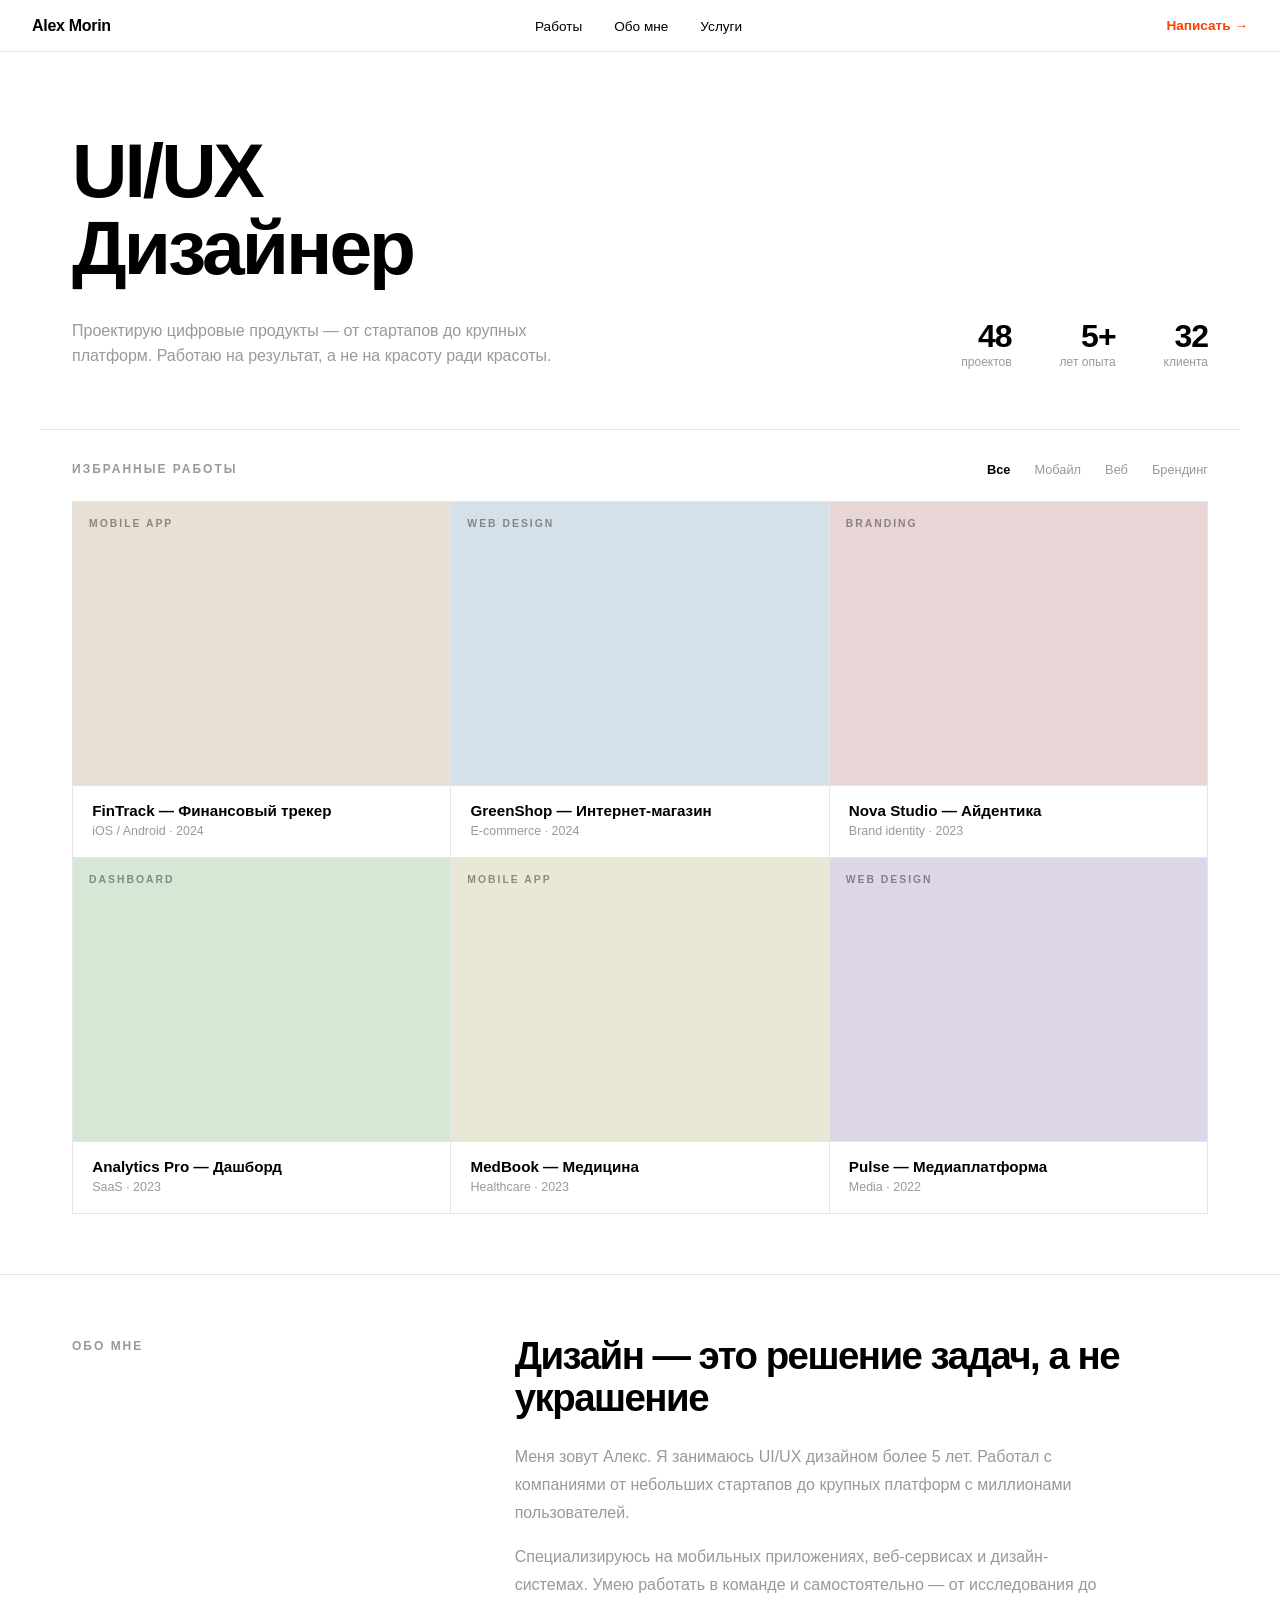
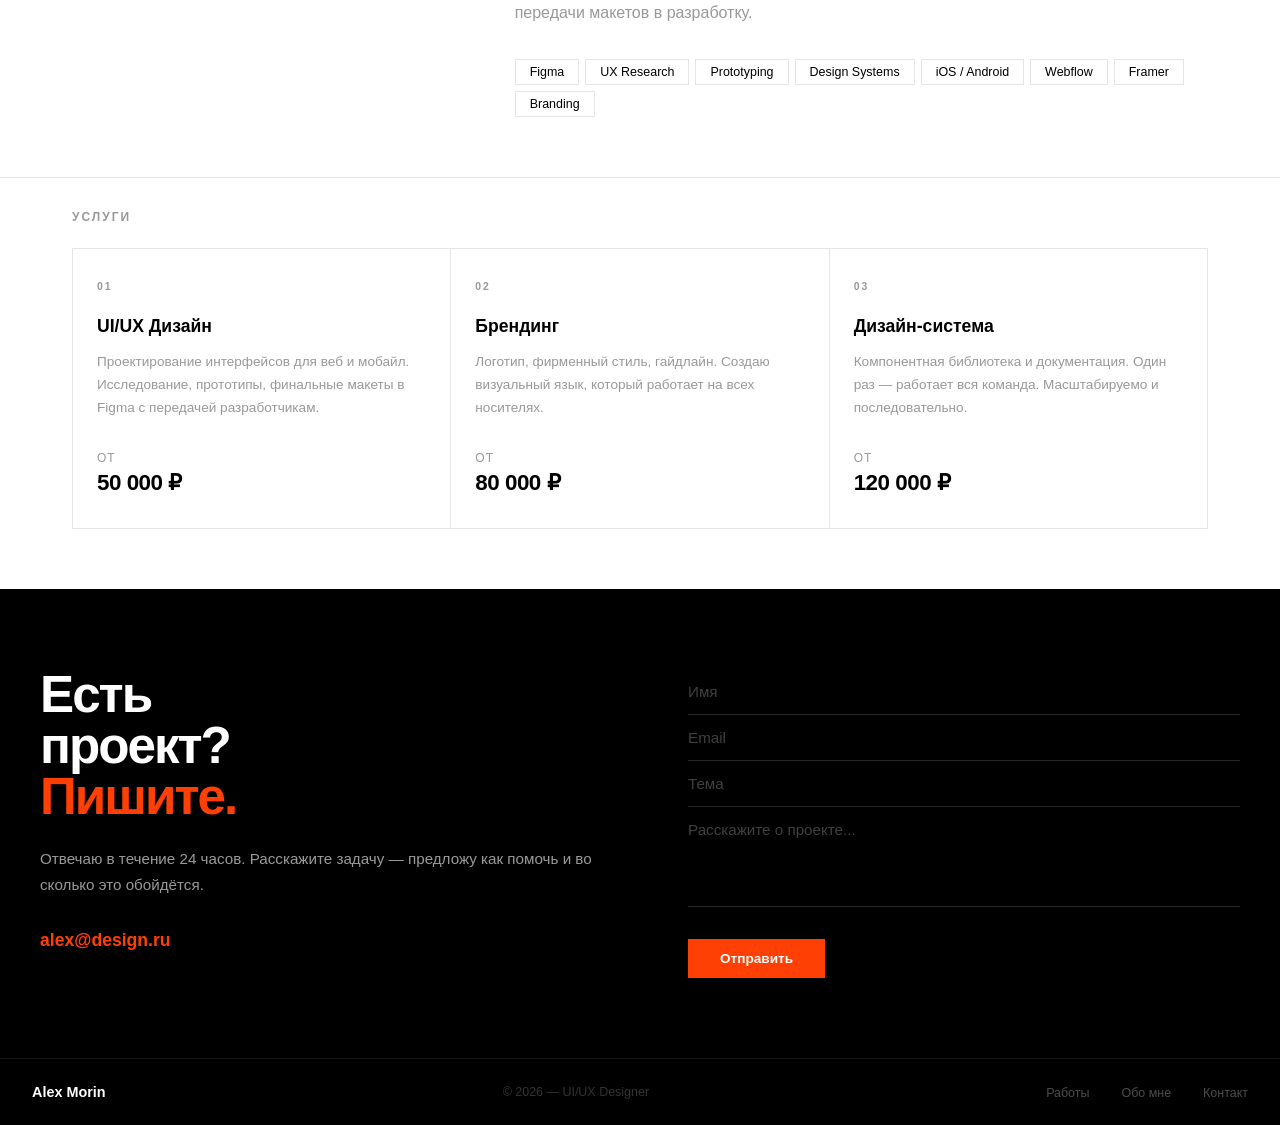
==== commit e002d8bf: "redesign: lebedev style - minimal white grid" ====
--- a/index.html
+++ b/index.html
@@ -3,251 +3,198 @@
 <head>
   <meta charset="UTF-8">
   <meta name="viewport" content="width=device-width, initial-scale=1.0">
-  <title>Alex Design — UI/UX Designer</title>
+  <title>Alex — UI/UX Designer</title>
   <link rel="stylesheet" href="style.css">
 </head>
 <body>
 
   <!-- NAV -->
-  <nav id="navbar">
-    <a href="#" class="nav-logo">Alex<span>.</span></a>
+  <nav>
+    <a href="#" class="nav-logo">Alex Morin</a>
     <ul class="nav-links">
       <li><a href="#works">Работы</a></li>
       <li><a href="#about">Обо мне</a></li>
       <li><a href="#services">Услуги</a></li>
-      <li><a href="#contact">Контакт</a></li>
     </ul>
-    <a href="#contact" class="nav-cta">Обсудить проект</a>
+    <a href="#contact" class="nav-contact">Написать →</a>
   </nav>
 
-  <!-- HERO -->
-  <section class="hero">
-    <div class="hero-bg-num">5+</div>
-    <div class="hero-inner">
-      <div class="hero-left">
-        <div class="hero-badge">UI/UX Designer</div>
-        <h1>Создаю<br>интерфейсы,<br>которые <em>работают</em></h1>
-        <p class="hero-desc">Дизайн — это не украшение. Это инструмент. Помогаю бизнесу расти через понятные и красивые цифровые продукты.</p>
-        <div class="hero-actions">
-          <a href="#works" class="btn-primary">Смотреть работы →</a>
-          <a href="#contact" class="btn-ghost">Связаться ↓</a>
-        </div>
-      </div>
-      <div class="hero-stats">
-        <div>
-          <div class="hero-stat-num">5<span>+</span></div>
-          <div class="hero-stat-lbl">Лет опыта</div>
-        </div>
-        <div>
-          <div class="hero-stat-num">48<span>+</span></div>
-          <div class="hero-stat-lbl">Проектов</div>
-        </div>
-        <div>
-          <div class="hero-stat-num">32<span>+</span></div>
-          <div class="hero-stat-lbl">Клиентов</div>
-        </div>
-      </div>
-    </div>
-  </section>
-
-  <!-- MARQUEE -->
-  <div class="marquee-wrap">
-    <div class="marquee-track">
-      <span>UI Design</span><span class="marquee-dot">·</span>
-      <span>UX Research</span><span class="marquee-dot">·</span>
-      <span>Branding</span><span class="marquee-dot">·</span>
-      <span>Web Design</span><span class="marquee-dot">·</span>
-      <span>Mobile Apps</span><span class="marquee-dot">·</span>
-      <span>Design Systems</span><span class="marquee-dot">·</span>
-      <span>Prototyping</span><span class="marquee-dot">·</span>
-      <span>Figma</span><span class="marquee-dot">·</span>
-      <span>UI Design</span><span class="marquee-dot">·</span>
-      <span>UX Research</span><span class="marquee-dot">·</span>
-      <span>Branding</span><span class="marquee-dot">·</span>
-      <span>Web Design</span><span class="marquee-dot">·</span>
-      <span>Mobile Apps</span><span class="marquee-dot">·</span>
-      <span>Design Systems</span><span class="marquee-dot">·</span>
-      <span>Prototyping</span><span class="marquee-dot">·</span>
-      <span>Figma</span><span class="marquee-dot">·</span>
+  <!-- HEADER -->
+  <div class="site-header reveal">
+    <h1>UI/UX<br>Дизайнер</h1>
+    <div class="header-sub">
+      <p class="header-desc">Проектирую цифровые продукты — от стартапов до крупных платформ. Работаю на результат, а не на красоту ради красоты.</p>
+      <div class="header-meta">
+        <div class="meta-item">
+          <div class="meta-val">48</div>
+          <div class="meta-lbl">проектов</div>
+        </div>
+        <div class="meta-item">
+          <div class="meta-val">5+</div>
+          <div class="meta-lbl">лет опыта</div>
+        </div>
+        <div class="meta-item">
+          <div class="meta-val">32</div>
+          <div class="meta-lbl">клиента</div>
+        </div>
+      </div>
     </div>
   </div>
 
   <!-- WORKS -->
-  <section class="works" id="works">
-    <div class="section-header reveal">
-      <div>
-        <div class="section-label">Портфолио</div>
-        <h2 class="section-title">Избранные<br><em>работы</em></h2>
-      </div>
-      <a href="#contact" class="section-link">Все проекты →</a>
+  <div class="works-section" id="works">
+    <div class="works-header">
+      <div class="works-title">Избранные работы</div>
+      <ul class="works-filter">
+        <li class="active">Все</li>
+        <li>Мобайл</li>
+        <li>Веб</li>
+        <li>Брендинг</li>
+      </ul>
     </div>
     <div class="works-grid reveal-stagger reveal">
-      <a href="#" class="work-card">
-        <img class="work-img" src="" alt="">
-        <div class="work-overlay">
-          <div class="work-cat">Mobile App</div>
+
+      <a href="#" class="work-item">
+        <div class="work-thumb">
+          <div class="work-thumb-bg"></div>
+          <span class="work-thumb-label">Mobile App</span>
+        </div>
+        <div class="work-info">
           <div class="work-name">FinTrack — Финансовый трекер</div>
-          <div class="work-arrow">Открыть проект →</div>
-        </div>
-      </a>
-      <a href="#" class="work-card">
-        <img class="work-img" src="" alt="">
-        <div class="work-overlay">
-          <div class="work-cat">Web Design</div>
-          <div class="work-name">GreenShop — Ecommerce</div>
-          <div class="work-arrow">Открыть проект →</div>
-        </div>
-      </a>
-      <a href="#" class="work-card">
-        <img class="work-img" src="" alt="">
-        <div class="work-overlay">
-          <div class="work-cat">Branding</div>
-          <div class="work-name">Nova Studio — Identity</div>
-          <div class="work-arrow">Открыть проект →</div>
-        </div>
-      </a>
-      <a href="#" class="work-card">
-        <img class="work-img" src="" alt="">
-        <div class="work-overlay">
-          <div class="work-cat">Dashboard</div>
-          <div class="work-name">Analytics Pro</div>
-          <div class="work-arrow">Открыть проект →</div>
-        </div>
-      </a>
-      <a href="#" class="work-card">
-        <img class="work-img" src="" alt="">
-        <div class="work-overlay">
-          <div class="work-cat">Mobile App</div>
-          <div class="work-name">MedBook — Здоровье</div>
-          <div class="work-arrow">Открыть проект →</div>
-        </div>
-      </a>
-    </div>
-  </section>
+          <div class="work-cat">iOS / Android · 2024</div>
+        </div>
+      </a>
+
+      <a href="#" class="work-item">
+        <div class="work-thumb">
+          <div class="work-thumb-bg"></div>
+          <span class="work-thumb-label">Web Design</span>
+        </div>
+        <div class="work-info">
+          <div class="work-name">GreenShop — Интернет-магазин</div>
+          <div class="work-cat">E-commerce · 2024</div>
+        </div>
+      </a>
+
+      <a href="#" class="work-item">
+        <div class="work-thumb">
+          <div class="work-thumb-bg"></div>
+          <span class="work-thumb-label">Branding</span>
+        </div>
+        <div class="work-info">
+          <div class="work-name">Nova Studio — Айдентика</div>
+          <div class="work-cat">Brand identity · 2023</div>
+        </div>
+      </a>
+
+      <a href="#" class="work-item">
+        <div class="work-thumb">
+          <div class="work-thumb-bg"></div>
+          <span class="work-thumb-label">Dashboard</span>
+        </div>
+        <div class="work-info">
+          <div class="work-name">Analytics Pro — Дашборд</div>
+          <div class="work-cat">SaaS · 2023</div>
+        </div>
+      </a>
+
+      <a href="#" class="work-item">
+        <div class="work-thumb">
+          <div class="work-thumb-bg"></div>
+          <span class="work-thumb-label">Mobile App</span>
+        </div>
+        <div class="work-info">
+          <div class="work-name">MedBook — Медицина</div>
+          <div class="work-cat">Healthcare · 2023</div>
+        </div>
+      </a>
+
+      <a href="#" class="work-item">
+        <div class="work-thumb">
+          <div class="work-thumb-bg"></div>
+          <span class="work-thumb-label">Web Design</span>
+        </div>
+        <div class="work-info">
+          <div class="work-name">Pulse — Медиаплатформа</div>
+          <div class="work-cat">Media · 2022</div>
+        </div>
+      </a>
+
+    </div>
+  </div>
 
   <!-- ABOUT -->
-  <section class="about" id="about">
-    <div class="about-inner">
-      <div class="about-photo reveal">
-        <div class="about-photo-box"></div>
-        <div class="about-tag">
-          <strong>5+</strong>
-          лет в дизайне
-        </div>
-      </div>
-      <div class="about-text reveal">
-        <div class="section-label">Обо мне</div>
-        <h2>Дизайнер с<br><em>аналитическим</em><br>мышлением</h2>
-        <p>Меня зовут Алекс. Я UI/UX дизайнер с опытом работы более 5 лет. Специализируюсь на создании цифровых продуктов — от мобильных приложений до сложных веб-платформ.</p>
-        <p>Верю, что хороший дизайн — это не про красоту, а про решение задачи. Каждый пиксель должен иметь причину.</p>
-        <div class="skills">
-          <span class="skill">Figma</span>
-          <span class="skill">UX Research</span>
-          <span class="skill">Prototyping</span>
-          <span class="skill">Design Systems</span>
-          <span class="skill">Motion</span>
-          <span class="skill">Branding</span>
-          <span class="skill">Webflow</span>
-          <span class="skill">Framer</span>
-        </div>
-      </div>
-    </div>
-  </section>
+  <div class="about-section" id="about">
+    <div class="about-inner reveal">
+      <div class="about-left">Обо мне</div>
+      <div class="about-right">
+        <h2>Дизайн — это решение задач, а не украшение</h2>
+        <p>Меня зовут Алекс. Я занимаюсь UI/UX дизайном более 5 лет. Работал с компаниями от небольших стартапов до крупных платформ с миллионами пользователей.</p>
+        <p>Специализируюсь на мобильных приложениях, веб-сервисах и дизайн-системах. Умею работать в команде и самостоятельно — от исследования до передачи макетов в разработку.</p>
+        <div class="skills-list">
+          <span class="skill-tag">Figma</span>
+          <span class="skill-tag">UX Research</span>
+          <span class="skill-tag">Prototyping</span>
+          <span class="skill-tag">Design Systems</span>
+          <span class="skill-tag">iOS / Android</span>
+          <span class="skill-tag">Webflow</span>
+          <span class="skill-tag">Framer</span>
+          <span class="skill-tag">Branding</span>
+        </div>
+      </div>
+    </div>
+  </div>
 
   <!-- SERVICES -->
-  <section class="services" id="services">
-    <div class="services-inner">
-      <div class="reveal">
-        <div class="section-label">Услуги</div>
-        <h2 class="section-title">Что я <em>делаю</em></h2>
-      </div>
-      <div class="services-grid reveal-stagger reveal">
-        <div class="service-card">
-          <span class="service-icon">✦</span>
-          <div class="service-name">UI/UX Дизайн</div>
-          <div class="service-desc">Проектирование интерфейсов для веб и мобайл. От исследования пользователей до готовых макетов в Figma.</div>
-          <div class="service-price">
-            от
-            <strong>50 000 ₽</strong>
-          </div>
-        </div>
-        <div class="service-card">
-          <span class="service-icon">◈</span>
-          <div class="service-name">Брендинг</div>
-          <div class="service-desc">Фирменный стиль, логотип, гайдлайн. Создаю визуальный язык, который отличает вас от конкурентов.</div>
-          <div class="service-price">
-            от
-            <strong>80 000 ₽</strong>
-          </div>
-        </div>
-        <div class="service-card">
-          <span class="service-icon">⬡</span>
-          <div class="service-name">Дизайн-система</div>
-          <div class="service-desc">Компонентная библиотека и документация для вашей команды разработки. Масштабируемо и последовательно.</div>
-          <div class="service-price">
-            от
-            <strong>120 000 ₽</strong>
-          </div>
-        </div>
-      </div>
-    </div>
-  </section>
-
-  <!-- PROCESS -->
-  <section class="process">
-    <div class="process-inner">
-      <div class="reveal">
-        <div class="section-label">Процесс</div>
-        <h2 class="section-title">Как я <em>работаю</em></h2>
-      </div>
-      <div class="process-grid reveal-stagger reveal">
-        <div class="process-step">
-          <div class="step-num">01</div>
-          <div class="step-title">Брифинг</div>
-          <div class="step-desc">Изучаю задачу, бизнес-цели и аудиторию. Задаю правильные вопросы.</div>
-        </div>
-        <div class="process-step">
-          <div class="step-num">02</div>
-          <div class="step-title">Исследование</div>
-          <div class="step-desc">Анализирую конкурентов, изучаю паттерны, выявляю точки роста.</div>
-        </div>
-        <div class="process-step">
-          <div class="step-num">03</div>
-          <div class="step-title">Дизайн</div>
-          <div class="step-desc">Создаю wireframes, прототипы и финальные макеты с итерациями.</div>
-        </div>
-        <div class="process-step">
-          <div class="step-num">04</div>
-          <div class="step-title">Передача</div>
-          <div class="step-desc">Готовые файлы, спецификации и поддержка команды разработки.</div>
-        </div>
-      </div>
-    </div>
-  </section>
+  <div class="services-section" id="services">
+    <div class="services-header">Услуги</div>
+    <div class="services-grid reveal-stagger reveal">
+
+      <div class="service-card">
+        <div class="service-num">01</div>
+        <div class="service-name">UI/UX Дизайн</div>
+        <div class="service-desc">Проектирование интерфейсов для веб и мобайл. Исследование, прототипы, финальные макеты в Figma с передачей разработчикам.</div>
+        <div class="service-price">от <strong>50 000 ₽</strong></div>
+      </div>
+
+      <div class="service-card">
+        <div class="service-num">02</div>
+        <div class="service-name">Брендинг</div>
+        <div class="service-desc">Логотип, фирменный стиль, гайдлайн. Создаю визуальный язык, который работает на всех носителях.</div>
+        <div class="service-price">от <strong>80 000 ₽</strong></div>
+      </div>
+
+      <div class="service-card">
+        <div class="service-num">03</div>
+        <div class="service-name">Дизайн-система</div>
+        <div class="service-desc">Компонентная библиотека и документация. Один раз — работает вся команда. Масштабируемо и последовательно.</div>
+        <div class="service-price">от <strong>120 000 ₽</strong></div>
+      </div>
+
+    </div>
+  </div>
 
   <!-- CONTACT -->
-  <section class="contact" id="contact">
+  <div class="contact-section" id="contact">
     <div class="contact-inner">
-      <div class="reveal">
-        <div class="section-label">Контакт</div>
-        <h2>Начнём <em>проект</em>?</h2>
-        <p>Расскажите о задаче — отвечу в течение 24 часов и предложу как могу помочь.</p>
+      <div class="contact-left reveal">
+        <h2>Есть<br>проект?<br><span>Пишите.</span></h2>
+        <p>Отвечаю в течение 24 часов. Расскажите задачу — предложу как помочь и во сколько это обойдётся.</p>
+        <a href="mailto:alex@design.ru" class="contact-email">alex@design.ru</a>
       </div>
       <form class="contact-form reveal">
-        <div class="form-row">
-          <input class="form-input" type="text" placeholder="Ваше имя">
-          <input class="form-input" type="email" placeholder="Email">
-        </div>
-        <input class="form-input" type="text" placeholder="Тема / название проекта">
+        <input class="form-input" type="text" placeholder="Имя">
+        <input class="form-input" type="email" placeholder="Email">
+        <input class="form-input" type="text" placeholder="Тема">
         <textarea class="form-input" placeholder="Расскажите о проекте..."></textarea>
-        <button class="form-submit" type="submit">Отправить →</button>
+        <button class="form-submit" type="submit">Отправить</button>
       </form>
     </div>
-  </section>
+  </div>
 
   <!-- FOOTER -->
   <footer>
-    <div class="footer-logo">Alex<span>.</span></div>
+    <a href="#" class="footer-logo">Alex Morin</a>
     <p>© 2026 — UI/UX Designer</p>
     <ul class="footer-links">
       <li><a href="#works">Работы</a></li>
@@ -257,17 +204,14 @@
   </footer>
 
   <script>
-    const nav = document.getElementById('navbar');
-    window.addEventListener('scroll', () => nav.classList.toggle('scrolled', window.scrollY > 60));
-
     const obs = new IntersectionObserver((entries) => {
       entries.forEach((en, i) => {
         if (en.isIntersecting) {
-          setTimeout(() => en.target.classList.add('visible'), i * 80);
+          setTimeout(() => en.target.classList.add('visible'), i * 60);
           obs.unobserve(en.target);
         }
       });
-    }, { threshold: 0.1 });
+    }, { threshold: 0.08 });
     document.querySelectorAll('.reveal').forEach(el => obs.observe(el));
   </script>
 </body>
--- a/style.css
+++ b/style.css
@@ -1,493 +1,333 @@
 *, *::before, *::after { margin: 0; padding: 0; box-sizing: border-box; }
 
 :root {
-  --black:   #0D0D0D;
-  --white:   #FFFFFF;
-  --gray:    #F4F4F2;
-  --gray2:   #E8E8E4;
-  --muted:   #888880;
-  --accent:  #FF4500;
-  --accent2: #CC3800;
-  --border:  rgba(0,0,0,0.08);
-  --ease:    cubic-bezier(0.16, 1, 0.3, 1);
-}
-
-html { scroll-behavior: smooth; font-size: 16px; }
+  --black:  #000000;
+  --white:  #ffffff;
+  --gray:   #f2f2f2;
+  --muted:  #999999;
+  --accent: #ff4005;
+  --border: #e5e5e5;
+}
+
+html { scroll-behavior: smooth; }
 
 body {
-  font-family: 'Segoe UI', system-ui, -apple-system, sans-serif;
+  font-family: 'Arial', 'Helvetica Neue', Helvetica, sans-serif;
   background: var(--white);
   color: var(--black);
   overflow-x: hidden;
-  animation: pageIn 0.6s var(--ease) both;
-}
-
-@keyframes pageIn {
-  from { opacity: 0; }
-  to   { opacity: 1; }
-}
-
-::-webkit-scrollbar { width: 3px; }
-::-webkit-scrollbar-track { background: var(--gray); }
-::-webkit-scrollbar-thumb { background: var(--accent); border-radius: 2px; }
+}
+
+::-webkit-scrollbar { width: 2px; }
+::-webkit-scrollbar-thumb { background: var(--black); }
 
 /* ── NAV ── */
 nav {
-  position: fixed; top: 0; left: 0; right: 0; z-index: 100;
-  padding: 0 3rem; height: 64px;
+  position: sticky; top: 0; z-index: 100;
+  background: var(--white);
+  border-bottom: 1px solid var(--border);
+  padding: 0 2rem;
+  height: 52px;
   display: flex; align-items: center; justify-content: space-between;
-  transition: background 0.4s, box-shadow 0.4s;
-}
-nav.scrolled {
-  background: rgba(255,255,255,0.96);
-  backdrop-filter: blur(16px);
-  box-shadow: 0 1px 0 var(--border);
-}
+}
+
 .nav-logo {
-  font-size: 1rem; font-weight: 800; letter-spacing: -0.5px;
+  font-size: 1rem; font-weight: 700;
   color: var(--black); text-decoration: none;
-  transition: color 0.2s;
-}
-.nav-logo span { color: var(--accent); }
+  letter-spacing: -0.3px;
+}
 .nav-logo:hover { color: var(--accent); }
 
-.nav-links { display: flex; gap: 2.5rem; list-style: none; }
+.nav-links {
+  display: flex; gap: 2rem; list-style: none;
+}
 .nav-links a {
-  font-size: 0.8rem; font-weight: 500; letter-spacing: 0.5px;
-  color: var(--muted); text-decoration: none;
-  transition: color 0.2s;
-}
-.nav-links a:hover { color: var(--black); }
-
-.nav-cta {
-  padding: 9px 22px;
-  background: var(--black); color: var(--white);
-  font-size: 0.78rem; font-weight: 600; letter-spacing: 0.5px;
-  text-decoration: none; border-radius: 100px;
-  transition: background 0.25s, transform 0.25s;
-}
-.nav-cta:hover { background: var(--accent); transform: translateY(-1px); }
-
-/* ── HERO ── */
-.hero {
-  min-height: 100vh;
+  font-size: 0.85rem; color: var(--black);
+  text-decoration: none;
+  transition: color 0.15s;
+}
+.nav-links a:hover { color: var(--accent); }
+
+.nav-contact {
+  font-size: 0.85rem; color: var(--accent);
+  text-decoration: none; font-weight: 700;
+}
+.nav-contact:hover { text-decoration: underline; }
+
+/* ── HEADER ── */
+.site-header {
+  padding: 80px 2rem 60px;
+  border-bottom: 1px solid var(--border);
+  max-width: 1200px; margin: 0 auto;
+}
+
+.site-header h1 {
+  font-size: clamp(2.8rem, 6vw, 6rem);
+  font-weight: 700; line-height: 1;
+  letter-spacing: -3px; color: var(--black);
+}
+
+.header-sub {
+  display: flex; align-items: flex-end;
+  justify-content: space-between; margin-top: 2rem;
+  gap: 2rem;
+}
+
+.header-desc {
+  font-size: 1rem; color: var(--muted);
+  line-height: 1.6; max-width: 480px;
+}
+
+.header-meta {
+  display: flex; gap: 3rem; flex-shrink: 0;
+}
+.meta-item { text-align: right; }
+.meta-val {
+  font-size: 2rem; font-weight: 700;
+  letter-spacing: -1px; color: var(--black);
+  line-height: 1;
+}
+.meta-lbl {
+  font-size: 0.75rem; color: var(--muted);
+  margin-top: 0.2rem;
+}
+
+/* ── WORKS ── */
+.works-section {
+  max-width: 1200px; margin: 0 auto;
+  padding: 0 2rem;
+}
+
+.works-header {
   display: flex; align-items: center;
-  padding: 120px 3rem 80px;
-  position: relative; overflow: hidden;
-  background: var(--black);
-}
-
-.hero-bg-num {
-  position: absolute; right: -0.05em; top: 50%;
-  transform: translateY(-50%);
-  font-size: clamp(180px, 30vw, 380px);
-  font-weight: 900; line-height: 1;
-  color: rgba(255,255,255,0.03);
-  letter-spacing: -10px;
-  pointer-events: none; user-select: none;
-}
-
-.hero-inner {
-  max-width: 1200px; margin: 0 auto; width: 100%;
-  display: grid; grid-template-columns: 1fr 1fr;
-  gap: 4rem; align-items: center;
-}
-
-.hero-badge {
-  display: inline-flex; align-items: center; gap: 8px;
-  font-size: 0.72rem; font-weight: 600; letter-spacing: 3px;
-  text-transform: uppercase; color: var(--accent);
-  margin-bottom: 1.5rem;
-}
-.hero-badge::before {
-  content: ''; display: block;
-  width: 24px; height: 2px; background: var(--accent);
-}
-
-.hero h1 {
-  font-size: clamp(3rem, 6vw, 6rem);
-  font-weight: 900; line-height: 0.95;
-  letter-spacing: -3px; color: var(--white);
-}
-.hero h1 em {
-  font-style: italic; font-weight: 300;
-  color: var(--accent);
-}
-
-.hero-desc {
-  margin-top: 1.8rem;
-  font-size: 1.05rem; line-height: 1.75;
-  color: rgba(255,255,255,0.45);
-  max-width: 400px;
-}
-
-.hero-actions {
-  display: flex; gap: 1rem; align-items: center;
-  margin-top: 2.5rem;
-}
-
-.btn-primary {
-  display: inline-flex; align-items: center; gap: 10px;
-  padding: 14px 32px;
-  background: var(--accent); color: var(--white);
-  font-size: 0.85rem; font-weight: 700; letter-spacing: 0.5px;
-  text-decoration: none; border-radius: 100px;
-  transition: background 0.25s, transform 0.3s var(--ease), gap 0.3s;
-}
-.btn-primary:hover { background: var(--accent2); transform: translateY(-2px); gap: 16px; }
-
-.btn-ghost {
-  font-size: 0.82rem; font-weight: 500;
-  color: rgba(255,255,255,0.5);
-  text-decoration: none;
-  display: inline-flex; align-items: center; gap: 6px;
-  transition: color 0.25s;
-}
-.btn-ghost:hover { color: var(--white); }
-
-.hero-stats {
-  display: flex; flex-direction: column; gap: 2rem;
-  border-left: 1px solid rgba(255,255,255,0.08);
-  padding-left: 3rem;
-}
-.hero-stat-num {
-  font-size: clamp(2.5rem, 4vw, 4rem);
-  font-weight: 900; color: var(--white);
-  letter-spacing: -2px; line-height: 1;
-}
-.hero-stat-num span { color: var(--accent); }
-.hero-stat-lbl {
-  font-size: 0.78rem; color: rgba(255,255,255,0.3);
-  margin-top: 0.3rem; letter-spacing: 1px;
-}
-
-/* ── MARQUEE ── */
-.marquee-wrap {
-  background: var(--accent);
-  padding: 14px 0; overflow: hidden;
-}
-.marquee-track {
-  display: flex; gap: 3rem;
-  animation: marquee 20s linear infinite;
-  white-space: nowrap;
-}
-.marquee-track span {
-  font-size: 0.72rem; font-weight: 700;
-  letter-spacing: 3px; text-transform: uppercase;
-  color: var(--white); opacity: 0.85;
-  flex-shrink: 0;
-}
-.marquee-dot { color: rgba(255,255,255,0.4) !important; }
-@keyframes marquee {
-  from { transform: translateX(0); }
-  to   { transform: translateX(-50%); }
-}
-
-/* ── WORKS ── */
-.works {
-  padding: 120px 3rem;
-  background: var(--white);
-}
-.section-header {
-  max-width: 1200px; margin: 0 auto 4rem;
-  display: flex; align-items: flex-end; justify-content: space-between;
-}
-.section-label {
-  font-size: 0.68rem; font-weight: 700;
-  letter-spacing: 4px; text-transform: uppercase;
-  color: var(--accent); margin-bottom: 0.8rem;
-}
-.section-title {
-  font-size: clamp(2rem, 4vw, 3.5rem);
-  font-weight: 900; letter-spacing: -2px;
-  line-height: 1; color: var(--black);
-}
-.section-title em { font-style: italic; font-weight: 300; }
-.section-link {
-  font-size: 0.8rem; font-weight: 600;
-  color: var(--muted); text-decoration: none;
-  display: inline-flex; align-items: center; gap: 6px;
-  transition: color 0.25s, gap 0.3s;
-  white-space: nowrap; padding-bottom: 4px;
-}
-.section-link:hover { color: var(--accent); gap: 12px; }
-
+  justify-content: space-between;
+  padding: 2rem 0 1.5rem;
+  border-bottom: 1px solid var(--border);
+}
+
+.works-title {
+  font-size: 0.75rem; font-weight: 700;
+  letter-spacing: 2px; text-transform: uppercase;
+  color: var(--muted);
+}
+
+.works-filter {
+  display: flex; gap: 1.5rem; list-style: none;
+}
+.works-filter li {
+  font-size: 0.8rem; color: var(--muted);
+  cursor: pointer; transition: color 0.15s;
+}
+.works-filter li:hover,
+.works-filter li.active { color: var(--black); font-weight: 700; }
+
+/* Сетка проектов */
 .works-grid {
-  max-width: 1200px; margin: 0 auto;
   display: grid;
-  grid-template-columns: repeat(12, 1fr);
-  gap: 16px;
-}
-
-.work-card {
-  position: relative; overflow: hidden;
-  border-radius: 12px; background: var(--gray);
+  grid-template-columns: repeat(3, 1fr);
+  border-left: 1px solid var(--border);
+}
+
+.work-item {
+  border-right: 1px solid var(--border);
+  border-bottom: 1px solid var(--border);
   text-decoration: none; color: var(--black);
-  transition: transform 0.5s var(--ease), box-shadow 0.5s;
-  display: block;
-}
-.work-card:hover {
-  transform: translateY(-6px);
-  box-shadow: 0 24px 60px rgba(0,0,0,0.12);
-}
-
-.work-card:nth-child(1) { grid-column: span 7; aspect-ratio: 16/9; }
-.work-card:nth-child(2) { grid-column: span 5; aspect-ratio: 4/3; }
-.work-card:nth-child(3) { grid-column: span 4; aspect-ratio: 4/3; }
-.work-card:nth-child(4) { grid-column: span 4; aspect-ratio: 4/3; }
-.work-card:nth-child(5) { grid-column: span 4; aspect-ratio: 4/3; }
-
-.work-img {
-  width: 100%; height: 100%; object-fit: cover;
-  transition: transform 0.7s var(--ease), filter 0.5s;
-  filter: brightness(0.92) saturate(0.9);
-}
-.work-card:hover .work-img {
-  transform: scale(1.05);
-  filter: brightness(1) saturate(1.05);
-}
-
-.work-overlay {
-  position: absolute; inset: 0;
-  background: linear-gradient(transparent 40%, rgba(0,0,0,0.8));
-  opacity: 0; transition: opacity 0.4s;
-  display: flex; flex-direction: column; justify-content: flex-end;
-  padding: 1.5rem;
-}
-.work-card:hover .work-overlay { opacity: 1; }
+  display: block; transition: background 0.2s;
+}
+.work-item:hover { background: var(--gray); }
+
+.work-thumb {
+  aspect-ratio: 4/3;
+  overflow: hidden; position: relative;
+}
+.work-thumb-bg {
+  width: 100%; height: 100%;
+  transition: transform 0.5s ease;
+}
+.work-item:hover .work-thumb-bg { transform: scale(1.03); }
+
+/* Цвета карточек */
+.work-item:nth-child(1) .work-thumb-bg { background: #e8e0d5; }
+.work-item:nth-child(2) .work-thumb-bg { background: #d5e0e8; }
+.work-item:nth-child(3) .work-thumb-bg { background: #e8d5d5; }
+.work-item:nth-child(4) .work-thumb-bg { background: #d5e8d5; }
+.work-item:nth-child(5) .work-thumb-bg { background: #e8e8d5; }
+.work-item:nth-child(6) .work-thumb-bg { background: #ddd5e8; }
+
+.work-thumb-label {
+  position: absolute; top: 1rem; left: 1rem;
+  font-size: 0.65rem; font-weight: 700;
+  letter-spacing: 2px; text-transform: uppercase;
+  color: rgba(0,0,0,0.4);
+}
+
+.work-info {
+  padding: 1rem 1.2rem 1.2rem;
+  border-top: 1px solid var(--border);
+}
+.work-name {
+  font-size: 0.95rem; font-weight: 700;
+  color: var(--black); margin-bottom: 0.3rem;
+}
 .work-cat {
-  font-size: 0.62rem; font-weight: 700;
-  letter-spacing: 3px; text-transform: uppercase;
-  color: var(--accent); margin-bottom: 0.3rem;
-}
-.work-name {
-  font-size: 1.1rem; font-weight: 700; color: var(--white);
-}
-.work-arrow {
-  margin-top: 0.5rem;
-  font-size: 0.75rem; color: rgba(255,255,255,0.5);
-}
-
-/* Placeholder gradients для карточек без изображений */
-.work-card:nth-child(1) .work-img { display: none; }
-.work-card:nth-child(1) { background: linear-gradient(135deg, #1a1a2e 0%, #16213e 50%, #0f3460 100%); }
-.work-card:nth-child(2) .work-img { display: none; }
-.work-card:nth-child(2) { background: linear-gradient(135deg, #2d1b69 0%, #11998e 100%); }
-.work-card:nth-child(3) .work-img { display: none; }
-.work-card:nth-child(3) { background: linear-gradient(135deg, #1e3c72 0%, #2a5298 100%); }
-.work-card:nth-child(4) .work-img { display: none; }
-.work-card:nth-child(4) { background: linear-gradient(135deg, #3d0000 0%, #9a1a1a 100%); }
-.work-card:nth-child(5) .work-img { display: none; }
-.work-card:nth-child(5) { background: linear-gradient(135deg, #0f2027 0%, #203a43 50%, #2c5364 100%); }
-
-/* Показываем оверлей всегда, с меньшей яркостью */
-.work-card .work-overlay {
-  background: linear-gradient(transparent 20%, rgba(0,0,0,0.7));
-  opacity: 0.6;
-}
-.work-card:hover .work-overlay { opacity: 1; }
-.work-cat, .work-name { opacity: 1; }
+  font-size: 0.78rem; color: var(--muted);
+}
 
 /* ── ABOUT ── */
-.about {
-  padding: 120px 3rem;
-  background: var(--gray);
+.about-section {
+  border-top: 1px solid var(--border);
+  border-bottom: 1px solid var(--border);
+  margin-top: 60px;
 }
 .about-inner {
   max-width: 1200px; margin: 0 auto;
-  display: grid; grid-template-columns: 1fr 1fr;
-  gap: 6rem; align-items: center;
-}
-.about-photo {
-  position: relative;
-}
-.about-photo-box {
-  aspect-ratio: 3/4; border-radius: 16px;
-  background: linear-gradient(135deg, #1a1a1a 0%, #333 100%);
-  overflow: hidden; position: relative;
-}
-.about-photo-box::after {
-  content: 'PHOTO';
-  position: absolute; inset: 0;
-  display: flex; align-items: center; justify-content: center;
-  font-size: 0.7rem; font-weight: 700; letter-spacing: 4px;
-  color: rgba(255,255,255,0.15);
-}
-.about-tag {
-  position: absolute; bottom: -1rem; right: -1rem;
-  background: var(--accent); color: var(--white);
-  padding: 1rem 1.5rem; border-radius: 10px;
+  padding: 60px 2rem;
+  display: grid; grid-template-columns: 1fr 2fr;
+  gap: 6rem;
+}
+.about-left {
   font-size: 0.75rem; font-weight: 700;
-  letter-spacing: 1px; text-align: center;
-  line-height: 1.4;
-}
-.about-tag strong { display: block; font-size: 1.6rem; letter-spacing: -1px; }
-
-.about-text .section-label { color: var(--accent); }
-.about-text h2 {
-  font-size: clamp(2rem, 3.5vw, 3rem);
-  font-weight: 900; letter-spacing: -1.5px;
-  line-height: 1.05; color: var(--black);
-  margin-bottom: 1.5rem;
-}
-.about-text h2 em { font-style: italic; font-weight: 300; color: var(--accent); }
-.about-text p {
-  font-size: 1rem; line-height: 1.85;
-  color: var(--muted); margin-bottom: 1rem;
-}
-
-.skills {
-  display: flex; flex-wrap: wrap; gap: 8px;
-  margin-top: 2rem;
-}
-.skill {
-  padding: 6px 16px;
-  background: var(--white); border: 1px solid var(--border);
-  border-radius: 100px;
-  font-size: 0.78rem; font-weight: 500; color: var(--black);
-  transition: background 0.2s, border-color 0.2s, color 0.2s;
-}
-.skill:hover { background: var(--black); color: var(--white); border-color: var(--black); }
+  letter-spacing: 2px; text-transform: uppercase;
+  color: var(--muted); padding-top: 4px;
+}
+.about-right h2 {
+  font-size: clamp(1.8rem, 3vw, 3rem);
+  font-weight: 700; letter-spacing: -1.5px;
+  line-height: 1.1; margin-bottom: 1.5rem;
+}
+.about-right p {
+  font-size: 1rem; color: var(--muted);
+  line-height: 1.75; max-width: 600px;
+  margin-bottom: 1rem;
+}
+.about-right p:last-of-type { margin-bottom: 2rem; }
+
+.skills-list {
+  display: flex; flex-wrap: wrap; gap: 6px;
+}
+.skill-tag {
+  padding: 5px 14px;
+  border: 1px solid var(--border);
+  font-size: 0.78rem; color: var(--black);
+  transition: background 0.15s, color 0.15s;
+}
+.skill-tag:hover { background: var(--black); color: var(--white); }
 
 /* ── SERVICES ── */
-.services {
-  padding: 120px 3rem;
-  background: var(--black);
-}
-.services-inner { max-width: 1200px; margin: 0 auto; }
-.services .section-label { color: var(--accent); }
-.services .section-title { color: var(--white); margin-bottom: 4rem; }
-
+.services-section {
+  max-width: 1200px; margin: 0 auto;
+  padding: 0 2rem 60px;
+}
+.services-header {
+  padding: 2rem 0 1.5rem;
+  border-bottom: 1px solid var(--border);
+  font-size: 0.75rem; font-weight: 700;
+  letter-spacing: 2px; text-transform: uppercase;
+  color: var(--muted);
+}
 .services-grid {
   display: grid; grid-template-columns: repeat(3, 1fr);
-  gap: 2px;
+  border-left: 1px solid var(--border);
 }
 .service-card {
-  background: rgba(255,255,255,0.03);
-  border: 1px solid rgba(255,255,255,0.06);
-  padding: 2.5rem 2rem; border-radius: 12px;
-  transition: background 0.3s, transform 0.4s var(--ease);
-  cursor: default;
-}
-.service-card:hover {
-  background: rgba(255,255,255,0.06);
-  transform: translateY(-4px);
-}
-.service-icon {
-  font-size: 2rem; margin-bottom: 1.5rem;
-  display: block;
+  border-right: 1px solid var(--border);
+  border-bottom: 1px solid var(--border);
+  padding: 2rem 1.5rem;
+  transition: background 0.2s;
+}
+.service-card:hover { background: var(--gray); }
+.service-num {
+  font-size: 0.65rem; font-weight: 700;
+  letter-spacing: 2px; color: var(--muted);
+  margin-bottom: 1.5rem;
 }
 .service-name {
-  font-size: 1.2rem; font-weight: 700;
-  color: var(--white); margin-bottom: 0.8rem;
+  font-size: 1.1rem; font-weight: 700;
+  margin-bottom: 0.8rem;
 }
 .service-desc {
-  font-size: 0.88rem; color: rgba(255,255,255,0.4);
-  line-height: 1.75; margin-bottom: 2rem;
+  font-size: 0.85rem; color: var(--muted);
+  line-height: 1.7; margin-bottom: 2rem;
 }
 .service-price {
-  font-size: 0.72rem; font-weight: 700;
-  letter-spacing: 2px; text-transform: uppercase;
-  color: var(--accent);
+  font-size: 0.75rem; color: var(--muted);
+  text-transform: uppercase; letter-spacing: 1px;
 }
 .service-price strong {
-  display: block; font-size: 1.6rem;
-  letter-spacing: -1px; color: var(--white);
+  display: block; font-size: 1.4rem;
+  letter-spacing: -0.5px; color: var(--black);
   margin-top: 0.2rem;
 }
 
-/* ── PROCESS ── */
-.process {
-  padding: 120px 3rem;
-  background: var(--white);
-}
-.process-inner { max-width: 1200px; margin: 0 auto; }
-.process-grid {
-  display: grid; grid-template-columns: repeat(4, 1fr);
-  gap: 2rem; margin-top: 4rem;
-}
-.process-step { position: relative; }
-.step-num {
-  font-size: 0.68rem; font-weight: 800;
-  letter-spacing: 2px; color: var(--accent);
-  margin-bottom: 1rem;
-}
-.step-title {
-  font-size: 1.05rem; font-weight: 700;
-  color: var(--black); margin-bottom: 0.6rem;
-}
-.step-desc {
-  font-size: 0.85rem; color: var(--muted);
-  line-height: 1.7;
-}
-.process-step::after {
-  content: '→';
-  position: absolute; right: -1rem; top: 1rem;
-  color: var(--border); font-size: 1.2rem;
-}
-.process-step:last-child::after { display: none; }
-
 /* ── CONTACT ── */
-.contact {
-  padding: 120px 3rem;
-  background: var(--gray);
+.contact-section {
+  background: var(--black);
+  padding: 80px 2rem;
 }
 .contact-inner {
-  max-width: 760px; margin: 0 auto; text-align: center;
-}
-.contact h2 {
-  font-size: clamp(2rem, 5vw, 4rem);
-  font-weight: 900; letter-spacing: -2px;
-  color: var(--black); margin-bottom: 1rem;
-}
-.contact h2 em { font-style: italic; font-weight: 300; color: var(--accent); }
-.contact p {
-  font-size: 1.05rem; color: var(--muted);
-  line-height: 1.7; margin-bottom: 3rem;
-}
+  max-width: 1200px; margin: 0 auto;
+  display: grid; grid-template-columns: 1fr 1fr;
+  gap: 6rem; align-items: start;
+}
+.contact-left h2 {
+  font-size: clamp(2rem, 4vw, 4rem);
+  font-weight: 700; letter-spacing: -2px;
+  color: var(--white); line-height: 1;
+  margin-bottom: 1.5rem;
+}
+.contact-left h2 span { color: var(--accent); }
+.contact-left p {
+  font-size: 0.95rem; color: var(--muted);
+  line-height: 1.7; margin-bottom: 2rem;
+}
+.contact-email {
+  font-size: 1.1rem; font-weight: 700;
+  color: var(--accent); text-decoration: none;
+}
+.contact-email:hover { text-decoration: underline; }
+
 .contact-form {
-  display: flex; flex-direction: column; gap: 12px;
-  text-align: left;
-}
-.form-row { display: grid; grid-template-columns: 1fr 1fr; gap: 12px; }
+  display: flex; flex-direction: column; gap: 0;
+}
 .form-input {
-  width: 100%; padding: 14px 18px;
-  background: var(--white); border: 1.5px solid var(--border);
-  border-radius: 10px; font-size: 0.92rem;
-  font-family: inherit; color: var(--black);
-  transition: border-color 0.25s, box-shadow 0.25s;
-  outline: none;
-}
-.form-input:focus {
-  border-color: var(--accent);
-  box-shadow: 0 0 0 3px rgba(255,69,0,0.08);
-}
-.form-input::placeholder { color: var(--muted); }
-textarea.form-input { min-height: 130px; resize: vertical; }
+  width: 100%; padding: 14px 0;
+  background: transparent;
+  border: none; border-bottom: 1px solid rgba(255,255,255,0.15);
+  font-size: 0.95rem; font-family: inherit;
+  color: var(--white); outline: none;
+  transition: border-color 0.2s;
+}
+.form-input:focus { border-color: var(--accent); }
+.form-input::placeholder { color: rgba(255,255,255,0.25); }
+textarea.form-input {
+  min-height: 100px; resize: none;
+  margin-bottom: 2rem;
+}
 .form-submit {
-  padding: 15px 40px;
-  background: var(--black); color: var(--white);
-  font-size: 0.88rem; font-weight: 700; letter-spacing: 0.5px;
-  border: none; border-radius: 100px; cursor: pointer;
-  font-family: inherit;
-  transition: background 0.25s, transform 0.3s var(--ease);
   align-self: flex-start;
-}
-.form-submit:hover { background: var(--accent); transform: translateY(-2px); }
+  padding: 12px 32px;
+  background: var(--accent); color: var(--white);
+  font-size: 0.85rem; font-weight: 700;
+  font-family: inherit; border: none;
+  cursor: pointer;
+  transition: background 0.2s;
+}
+.form-submit:hover { background: #cc3300; }
 
 /* ── FOOTER ── */
 footer {
   background: var(--black);
-  padding: 50px 3rem 40px;
-  display: flex; align-items: center; justify-content: space-between;
-}
-.footer-logo {
-  font-size: 1.1rem; font-weight: 800;
-  color: var(--white); letter-spacing: -0.5px;
-}
-.footer-logo span { color: var(--accent); }
+  border-top: 1px solid rgba(255,255,255,0.08);
+  padding: 1.5rem 2rem;
+  display: flex; align-items: center;
+  justify-content: space-between;
+}
 footer p {
   font-size: 0.78rem; color: rgba(255,255,255,0.2);
+}
+.footer-logo {
+  font-size: 0.9rem; font-weight: 700;
+  color: var(--white); text-decoration: none;
 }
 .footer-links {
   display: flex; gap: 2rem; list-style: none;
@@ -500,42 +340,36 @@
 
 /* ── REVEAL ── */
 .reveal {
-  opacity: 0; transform: translateY(30px);
-  transition: opacity 0.7s var(--ease), transform 0.7s var(--ease);
-}
-.reveal.visible { opacity: 1; transform: translateY(0); }
+  opacity: 0; transform: translateY(20px);
+  transition: opacity 0.6s ease, transform 0.6s ease;
+}
+.reveal.visible { opacity: 1; transform: none; }
 
 .reveal-stagger > * {
-  opacity: 0; transform: translateY(20px);
-  transition: opacity 0.55s var(--ease), transform 0.55s var(--ease);
+  opacity: 0; transform: translateY(16px);
+  transition: opacity 0.5s ease, transform 0.5s ease;
 }
 .reveal-stagger.visible > *:nth-child(1) { opacity:1; transform:none; transition-delay:0s; }
-.reveal-stagger.visible > *:nth-child(2) { opacity:1; transform:none; transition-delay:0.08s; }
-.reveal-stagger.visible > *:nth-child(3) { opacity:1; transform:none; transition-delay:0.16s; }
-.reveal-stagger.visible > *:nth-child(4) { opacity:1; transform:none; transition-delay:0.24s; }
-.reveal-stagger.visible > *:nth-child(5) { opacity:1; transform:none; transition-delay:0.32s; }
+.reveal-stagger.visible > *:nth-child(2) { opacity:1; transform:none; transition-delay:0.06s; }
+.reveal-stagger.visible > *:nth-child(3) { opacity:1; transform:none; transition-delay:0.12s; }
+.reveal-stagger.visible > *:nth-child(4) { opacity:1; transform:none; transition-delay:0.18s; }
+.reveal-stagger.visible > *:nth-child(5) { opacity:1; transform:none; transition-delay:0.24s; }
+.reveal-stagger.visible > *:nth-child(6) { opacity:1; transform:none; transition-delay:0.30s; }
 
 /* ── RESPONSIVE ── */
-@media (max-width: 1024px) {
-  .hero-inner { grid-template-columns: 1fr; }
-  .hero-stats { flex-direction: row; border-left: none; border-top: 1px solid rgba(255,255,255,0.08); padding-left: 0; padding-top: 2rem; }
-  .about-inner { grid-template-columns: 1fr; }
-  .about-photo { display: none; }
-  .works-grid { grid-template-columns: 1fr 1fr; }
-  .work-card { grid-column: span 1 !important; aspect-ratio: 4/3 !important; }
-  .process-grid { grid-template-columns: repeat(2, 1fr); }
-}
-@media (max-width: 768px) {
-  nav { padding: 0 1.5rem; }
+@media (max-width: 900px) {
+  .works-grid { grid-template-columns: repeat(2, 1fr); }
+  .services-grid { grid-template-columns: 1fr; }
+  .about-inner { grid-template-columns: 1fr; gap: 2rem; }
+  .contact-inner { grid-template-columns: 1fr; gap: 3rem; }
+  .header-sub { flex-direction: column; align-items: flex-start; }
+  .header-meta { gap: 2rem; }
+}
+@media (max-width: 600px) {
+  .works-grid { grid-template-columns: 1fr; }
   .nav-links { display: none; }
-  .hero { padding: 100px 1.5rem 60px; }
-  .works, .about, .services, .process, .contact { padding: 80px 1.5rem; }
-  .services-grid { grid-template-columns: 1fr; }
-  .form-row { grid-template-columns: 1fr; }
-  footer { flex-direction: column; gap: 1.5rem; text-align: center; padding: 40px 1.5rem; }
+  nav { padding: 0 1.2rem; }
+  .site-header, .works-section, .services-section { padding-left: 1.2rem; padding-right: 1.2rem; }
+  footer { flex-direction: column; gap: 1rem; text-align: center; }
   .footer-links { justify-content: center; }
-  .section-header { flex-direction: column; align-items: flex-start; gap: 1rem; }
-  .works-grid { grid-template-columns: 1fr; gap: 12px; }
-  .process-grid { grid-template-columns: 1fr; }
-  .process-step::after { display: none; }
-}
+}
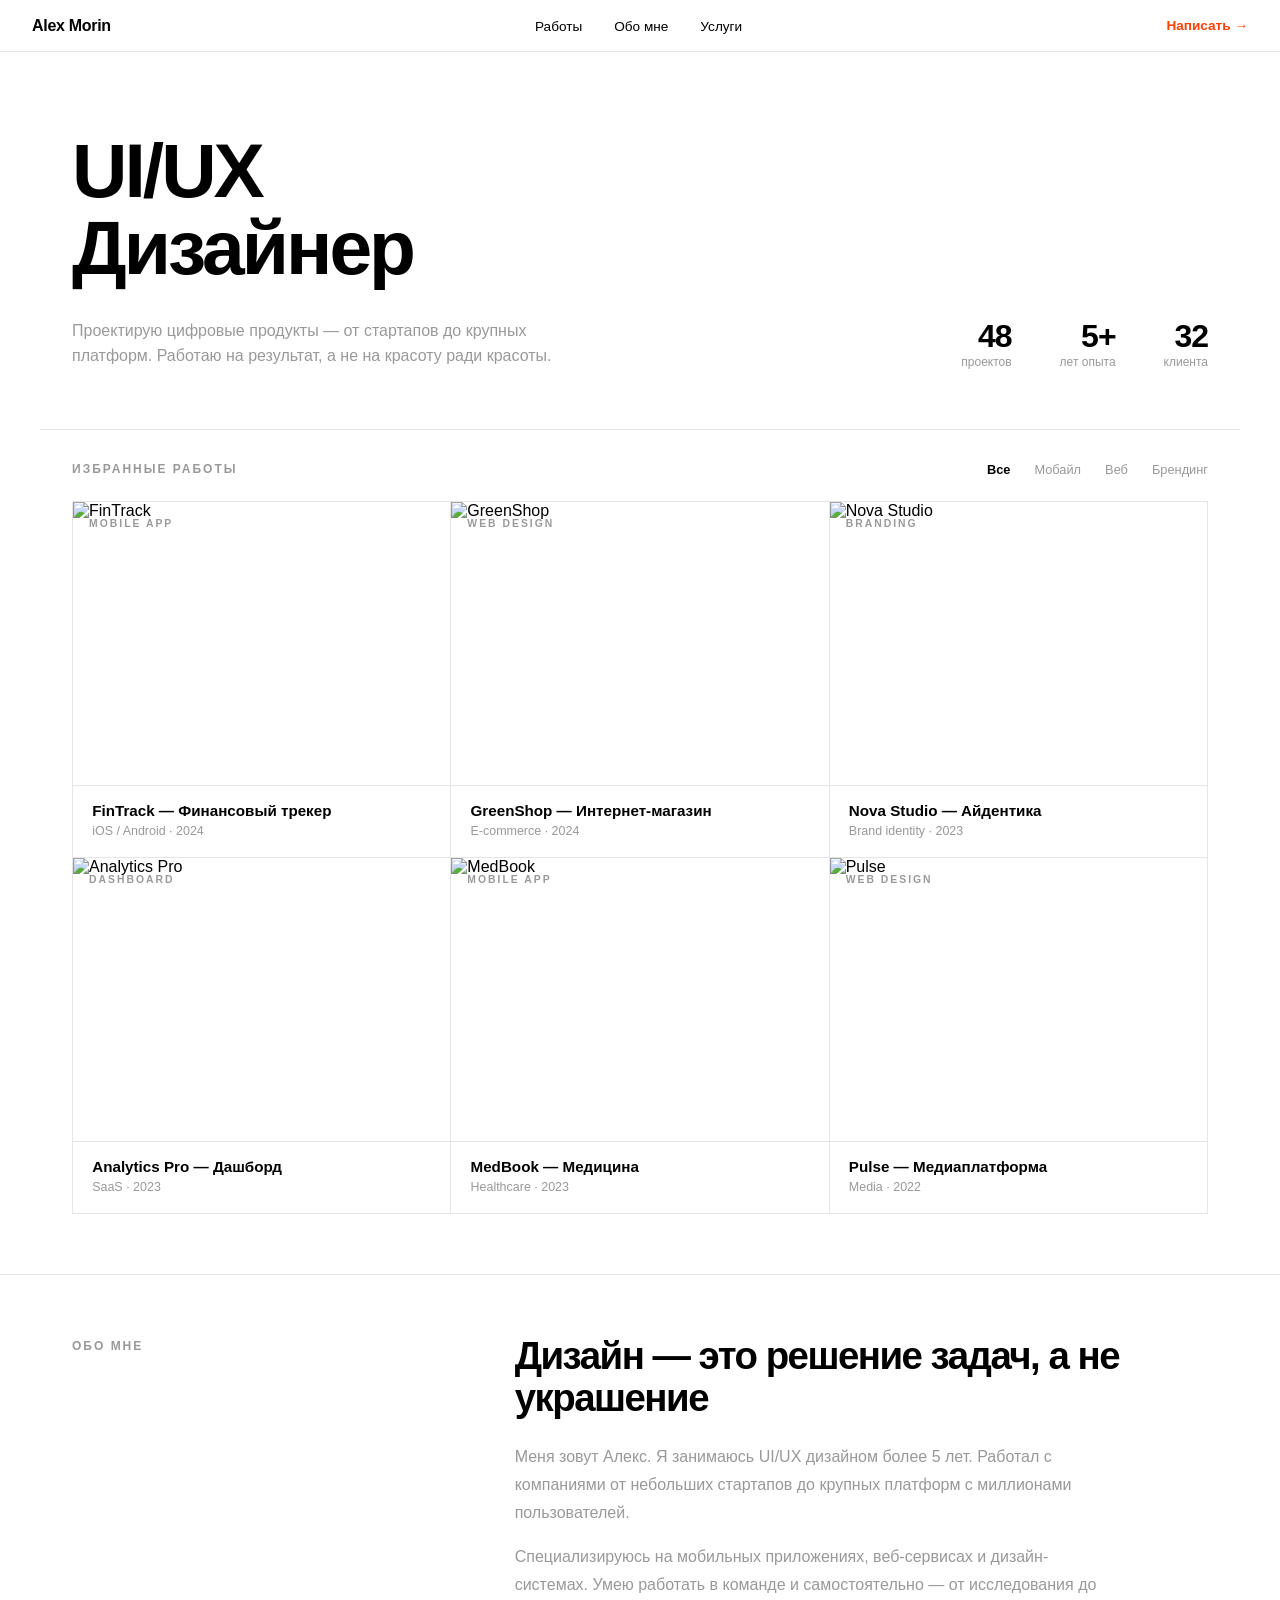
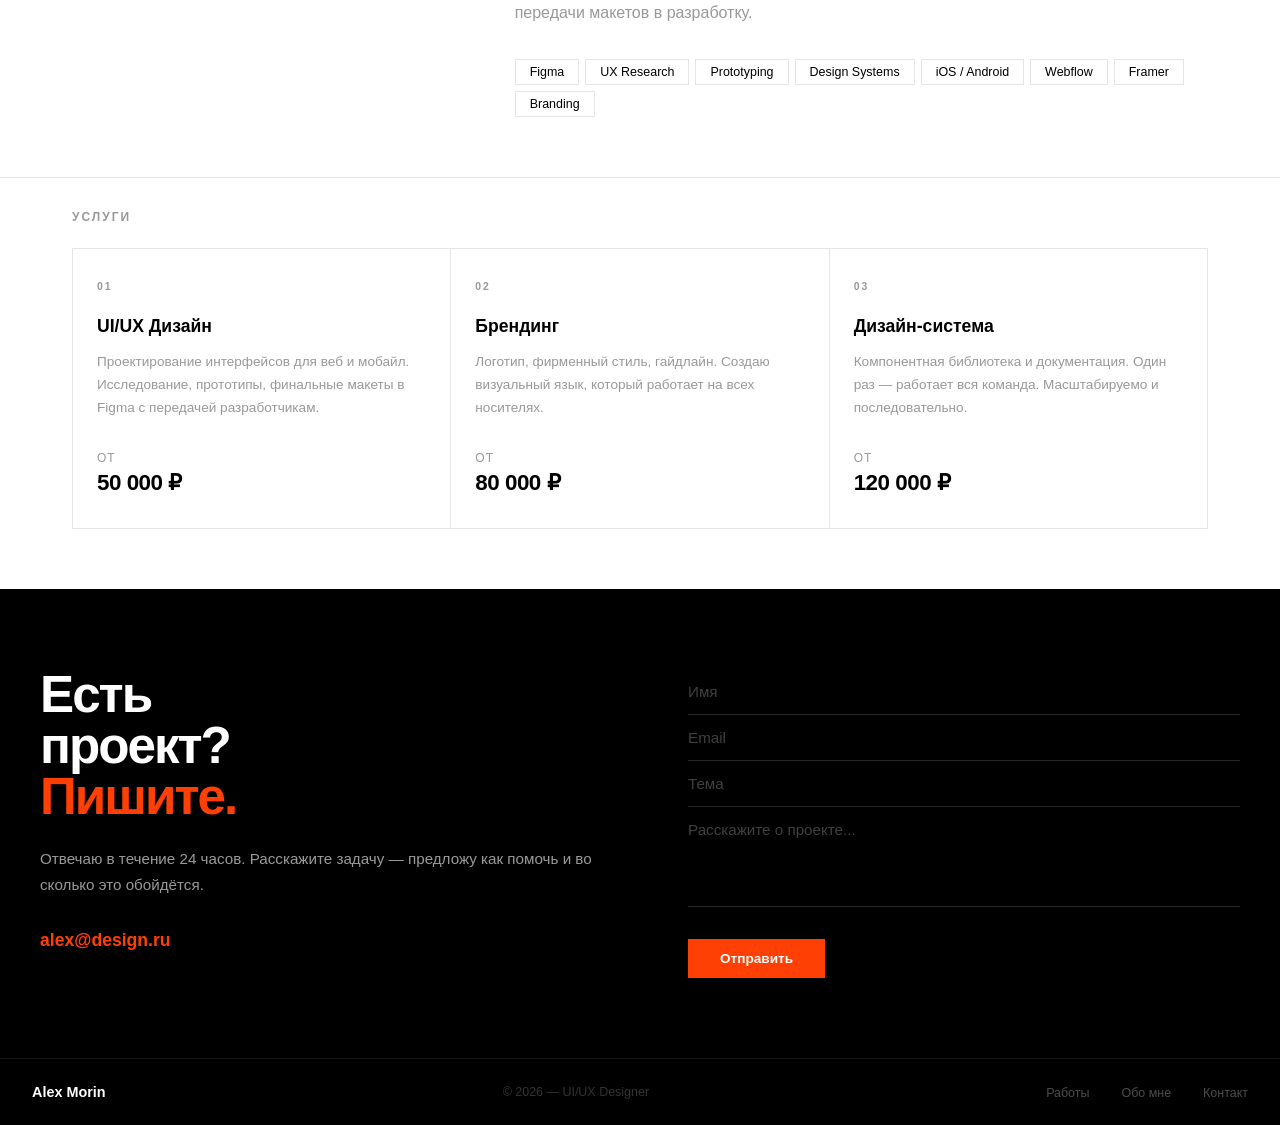
==== commit 5d068b3a: "add project images from unsplash" ====
--- a/index.html
+++ b/index.html
@@ -56,7 +56,7 @@
 
       <a href="#" class="work-item">
         <div class="work-thumb">
-          <div class="work-thumb-bg"></div>
+          <img class="work-thumb-bg" src="https://images.unsplash.com/photo-1611974789855-9c2a0a7236a3?w=800&q=80&fit=crop" alt="FinTrack">
           <span class="work-thumb-label">Mobile App</span>
         </div>
         <div class="work-info">
@@ -67,7 +67,7 @@
 
       <a href="#" class="work-item">
         <div class="work-thumb">
-          <div class="work-thumb-bg"></div>
+          <img class="work-thumb-bg" src="https://images.unsplash.com/photo-1607082348824-0a96f2a4b9da?w=800&q=80&fit=crop" alt="GreenShop">
           <span class="work-thumb-label">Web Design</span>
         </div>
         <div class="work-info">
@@ -78,7 +78,7 @@
 
       <a href="#" class="work-item">
         <div class="work-thumb">
-          <div class="work-thumb-bg"></div>
+          <img class="work-thumb-bg" src="https://images.unsplash.com/photo-1561070791-2526d30994b5?w=800&q=80&fit=crop" alt="Nova Studio">
           <span class="work-thumb-label">Branding</span>
         </div>
         <div class="work-info">
@@ -89,7 +89,7 @@
 
       <a href="#" class="work-item">
         <div class="work-thumb">
-          <div class="work-thumb-bg"></div>
+          <img class="work-thumb-bg" src="https://images.unsplash.com/photo-1551288049-bebda4e38f71?w=800&q=80&fit=crop" alt="Analytics Pro">
           <span class="work-thumb-label">Dashboard</span>
         </div>
         <div class="work-info">
@@ -100,7 +100,7 @@
 
       <a href="#" class="work-item">
         <div class="work-thumb">
-          <div class="work-thumb-bg"></div>
+          <img class="work-thumb-bg" src="https://images.unsplash.com/photo-1576091160399-112ba8d25d1d?w=800&q=80&fit=crop" alt="MedBook">
           <span class="work-thumb-label">Mobile App</span>
         </div>
         <div class="work-info">
@@ -111,7 +111,7 @@
 
       <a href="#" class="work-item">
         <div class="work-thumb">
-          <div class="work-thumb-bg"></div>
+          <img class="work-thumb-bg" src="https://images.unsplash.com/photo-1504711434969-e33886168f5c?w=800&q=80&fit=crop" alt="Pulse">
           <span class="work-thumb-label">Web Design</span>
         </div>
         <div class="work-info">
--- a/style.css
+++ b/style.css
@@ -142,17 +142,10 @@
 }
 .work-thumb-bg {
   width: 100%; height: 100%;
+  object-fit: cover; display: block;
   transition: transform 0.5s ease;
 }
-.work-item:hover .work-thumb-bg { transform: scale(1.03); }
-
-/* Цвета карточек */
-.work-item:nth-child(1) .work-thumb-bg { background: #e8e0d5; }
-.work-item:nth-child(2) .work-thumb-bg { background: #d5e0e8; }
-.work-item:nth-child(3) .work-thumb-bg { background: #e8d5d5; }
-.work-item:nth-child(4) .work-thumb-bg { background: #d5e8d5; }
-.work-item:nth-child(5) .work-thumb-bg { background: #e8e8d5; }
-.work-item:nth-child(6) .work-thumb-bg { background: #ddd5e8; }
+.work-item:hover .work-thumb-bg { transform: scale(1.04); }
 
 .work-thumb-label {
   position: absolute; top: 1rem; left: 1rem;
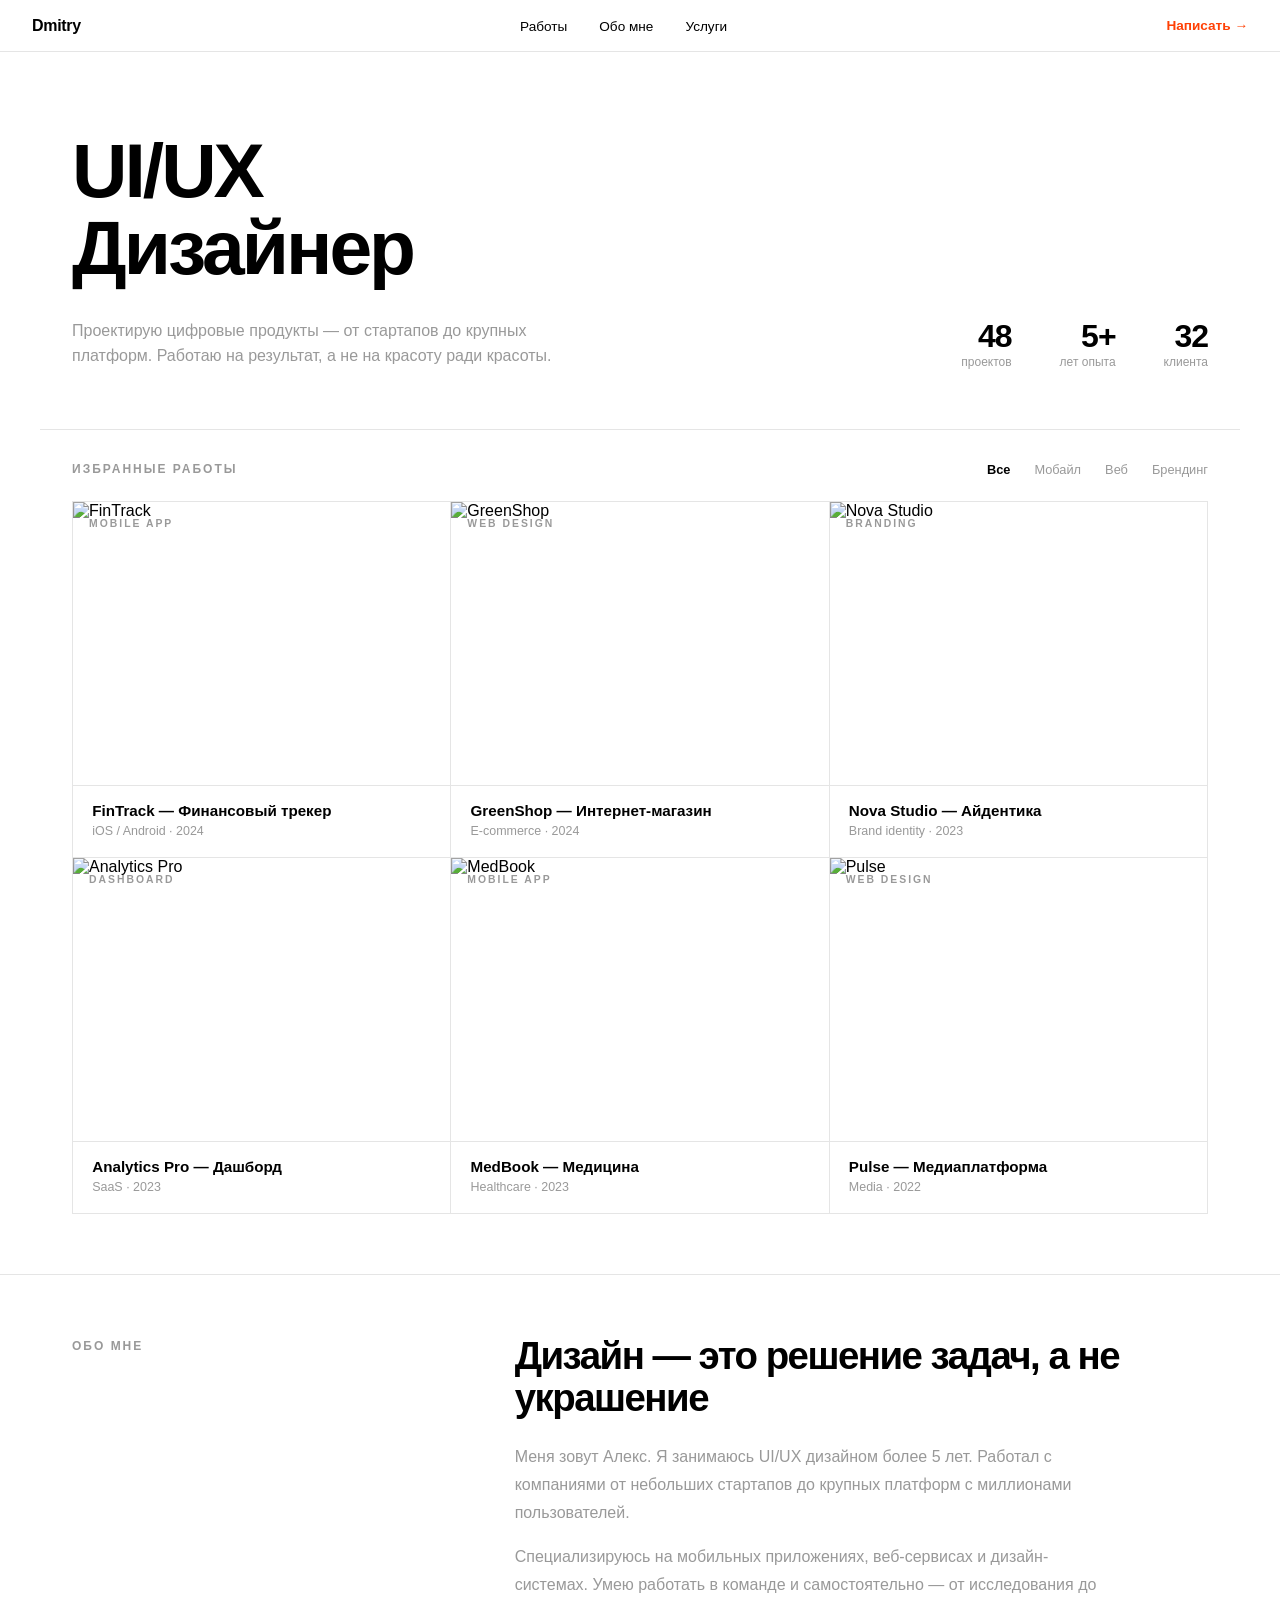
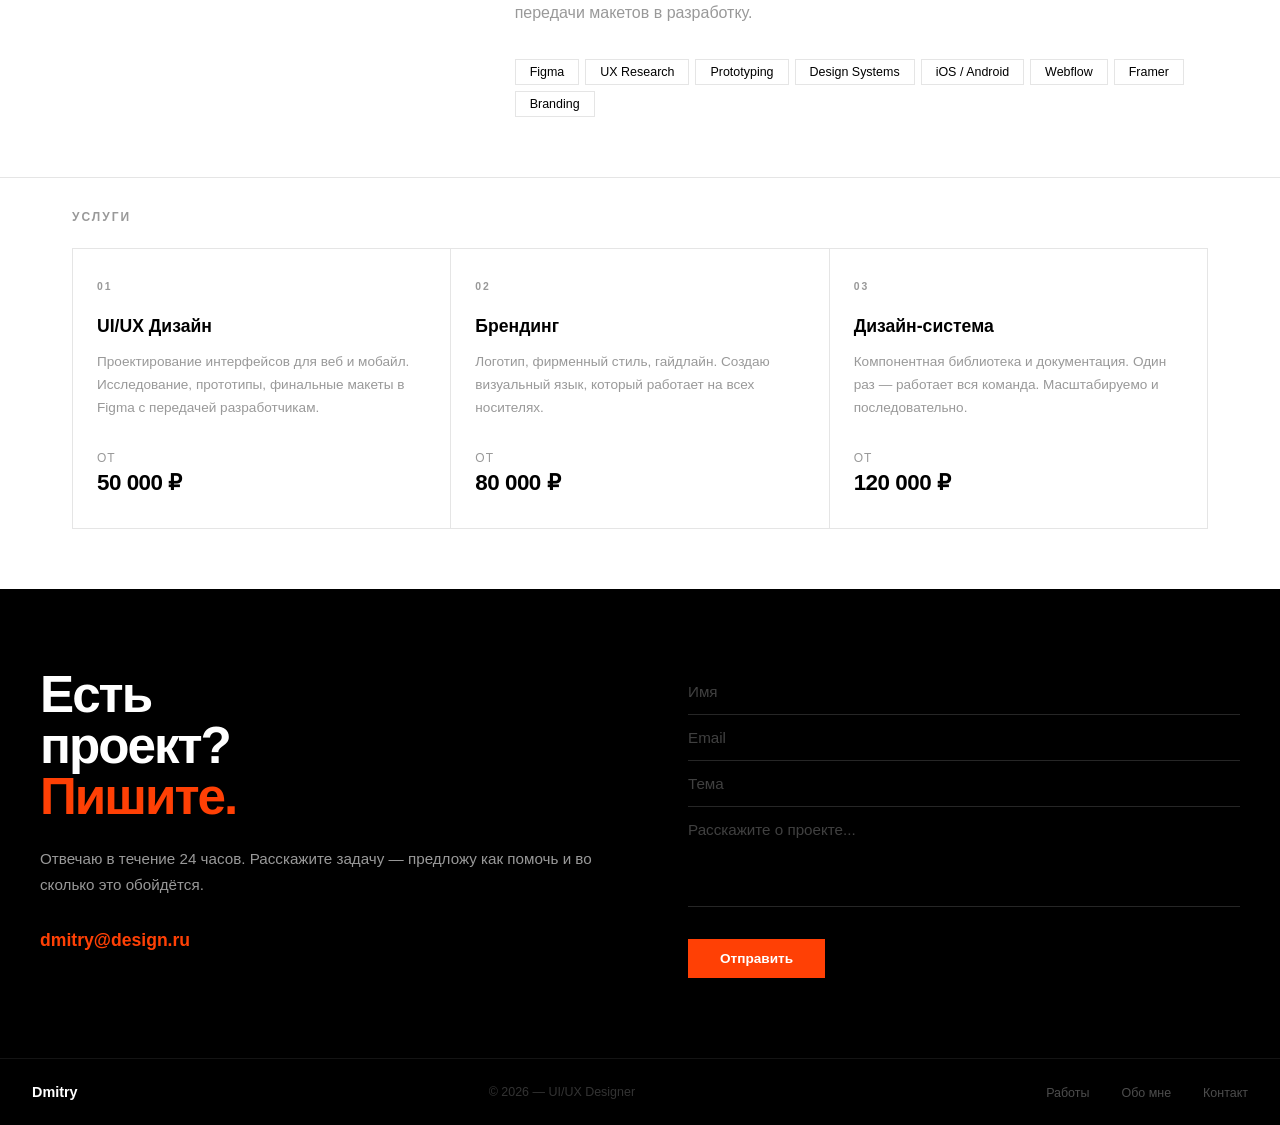
==== commit bdf4e840: "fix: rename to Dmitry" ====
--- a/index.html
+++ b/index.html
@@ -3,14 +3,14 @@
 <head>
   <meta charset="UTF-8">
   <meta name="viewport" content="width=device-width, initial-scale=1.0">
-  <title>Alex — UI/UX Designer</title>
+  <title>Dmitry — UI/UX Designer</title>
   <link rel="stylesheet" href="style.css">
 </head>
 <body>
 
   <!-- NAV -->
   <nav>
-    <a href="#" class="nav-logo">Alex Morin</a>
+    <a href="#" class="nav-logo">Dmitry</a>
     <ul class="nav-links">
       <li><a href="#works">Работы</a></li>
       <li><a href="#about">Обо мне</a></li>
@@ -180,7 +180,7 @@
       <div class="contact-left reveal">
         <h2>Есть<br>проект?<br><span>Пишите.</span></h2>
         <p>Отвечаю в течение 24 часов. Расскажите задачу — предложу как помочь и во сколько это обойдётся.</p>
-        <a href="mailto:alex@design.ru" class="contact-email">alex@design.ru</a>
+        <a href="mailto:dmitry@design.ru" class="contact-email">dmitry@design.ru</a>
       </div>
       <form class="contact-form reveal">
         <input class="form-input" type="text" placeholder="Имя">
@@ -194,7 +194,7 @@
 
   <!-- FOOTER -->
   <footer>
-    <a href="#" class="footer-logo">Alex Morin</a>
+    <a href="#" class="footer-logo">Dmitry</a>
     <p>© 2026 — UI/UX Designer</p>
     <ul class="footer-links">
       <li><a href="#works">Работы</a></li>
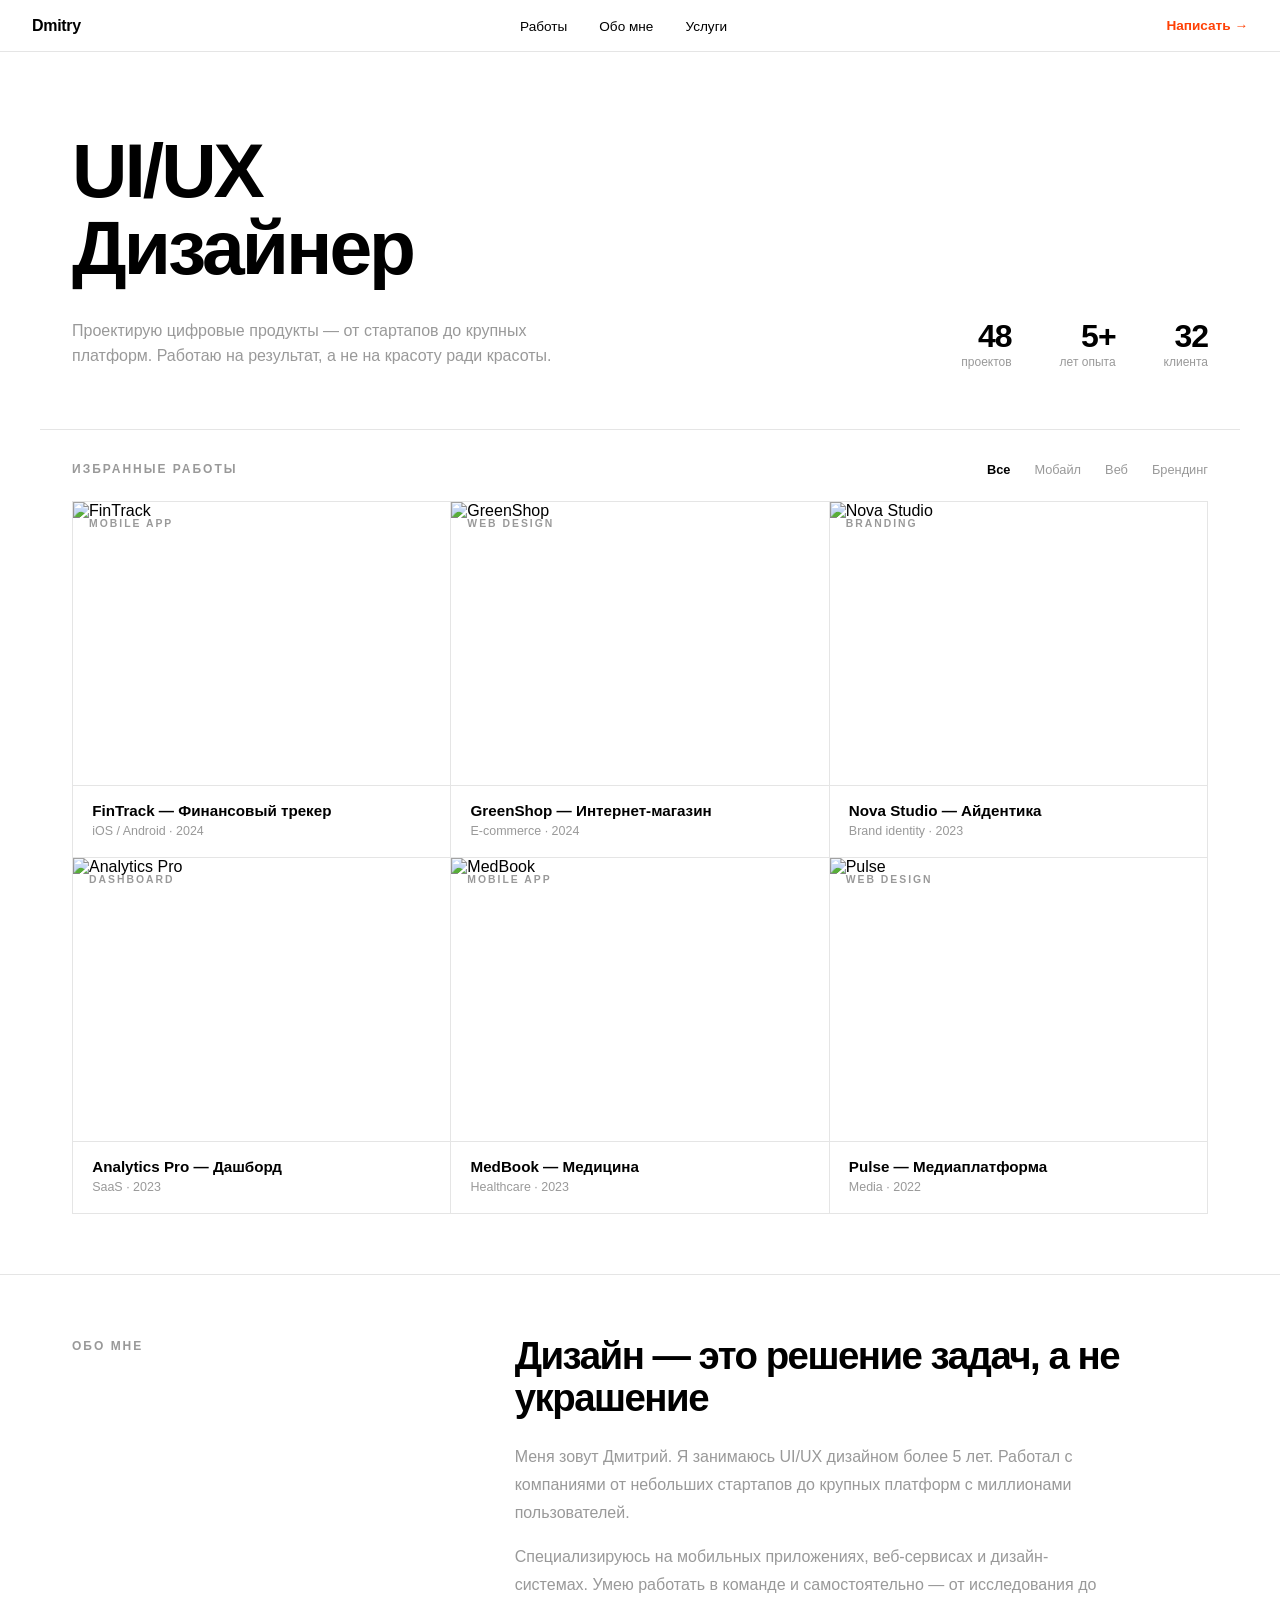
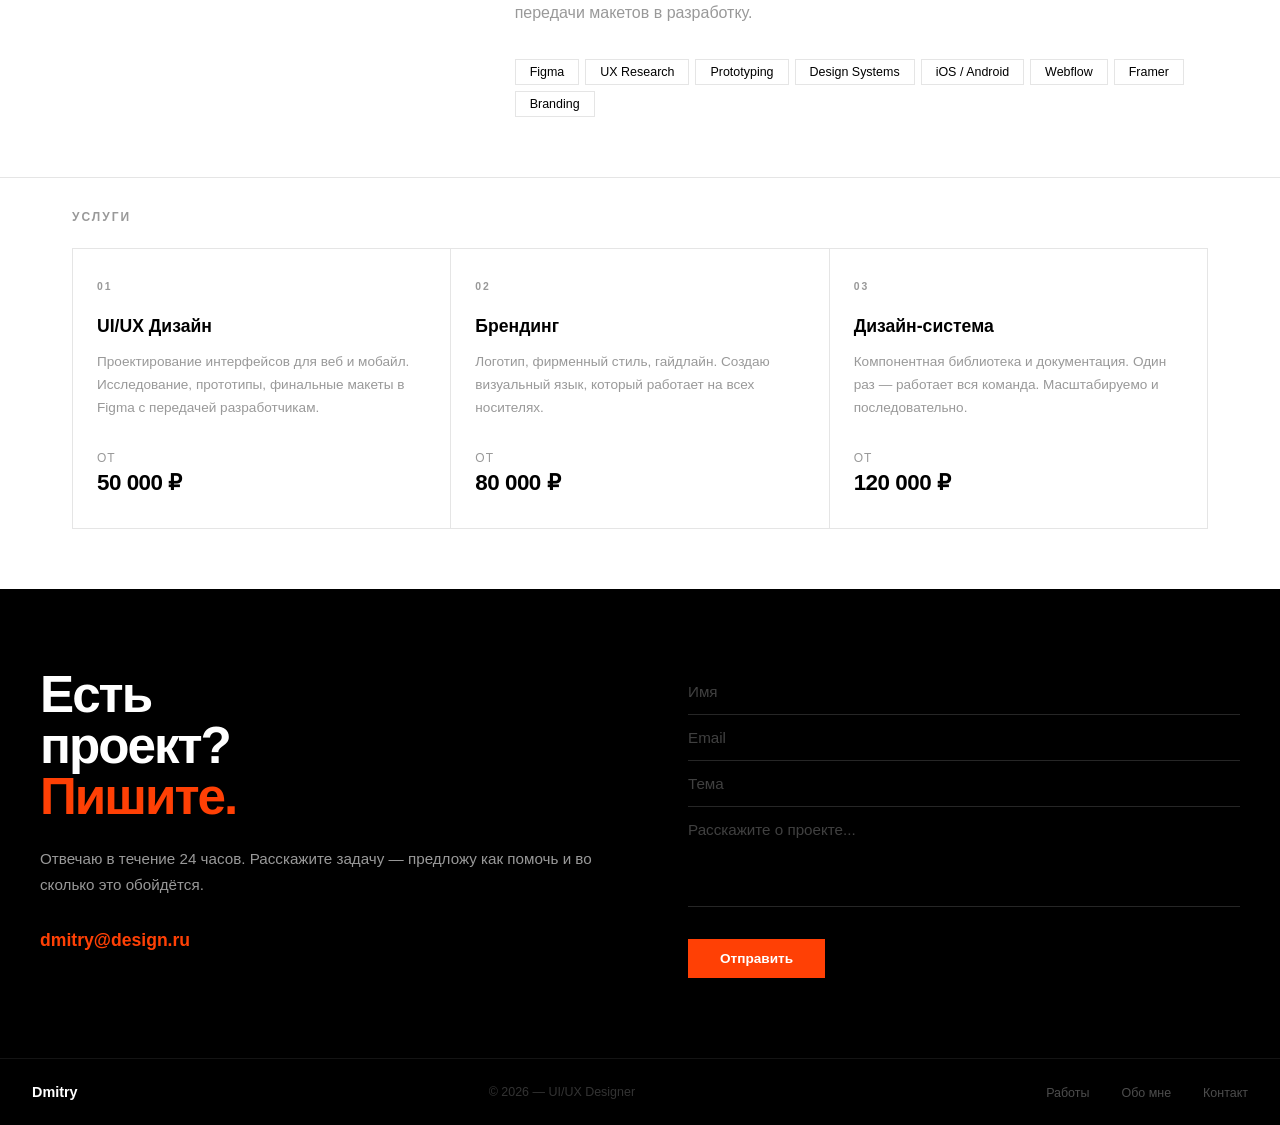
==== commit 5a57bf7d: "fix: Алекс → Дмитрий в about" ====
--- a/index.html
+++ b/index.html
@@ -129,7 +129,7 @@
       <div class="about-left">Обо мне</div>
       <div class="about-right">
         <h2>Дизайн — это решение задач, а не украшение</h2>
-        <p>Меня зовут Алекс. Я занимаюсь UI/UX дизайном более 5 лет. Работал с компаниями от небольших стартапов до крупных платформ с миллионами пользователей.</p>
+        <p>Меня зовут Дмитрий. Я занимаюсь UI/UX дизайном более 5 лет. Работал с компаниями от небольших стартапов до крупных платформ с миллионами пользователей.</p>
         <p>Специализируюсь на мобильных приложениях, веб-сервисах и дизайн-системах. Умею работать в команде и самостоятельно — от исследования до передачи макетов в разработку.</p>
         <div class="skills-list">
           <span class="skill-tag">Figma</span>
@@ -182,7 +182,7 @@
         <p>Отвечаю в течение 24 часов. Расскажите задачу — предложу как помочь и во сколько это обойдётся.</p>
         <a href="mailto:dmitry@design.ru" class="contact-email">dmitry@design.ru</a>
       </div>
-      <form class="contact-form reveal">
+      <form class="contact-form reveal" action="https://formspree.io/f/mzdjegeq" method="POST">
         <input class="form-input" type="text" placeholder="Имя">
         <input class="form-input" type="email" placeholder="Email">
         <input class="form-input" type="text" placeholder="Тема">
